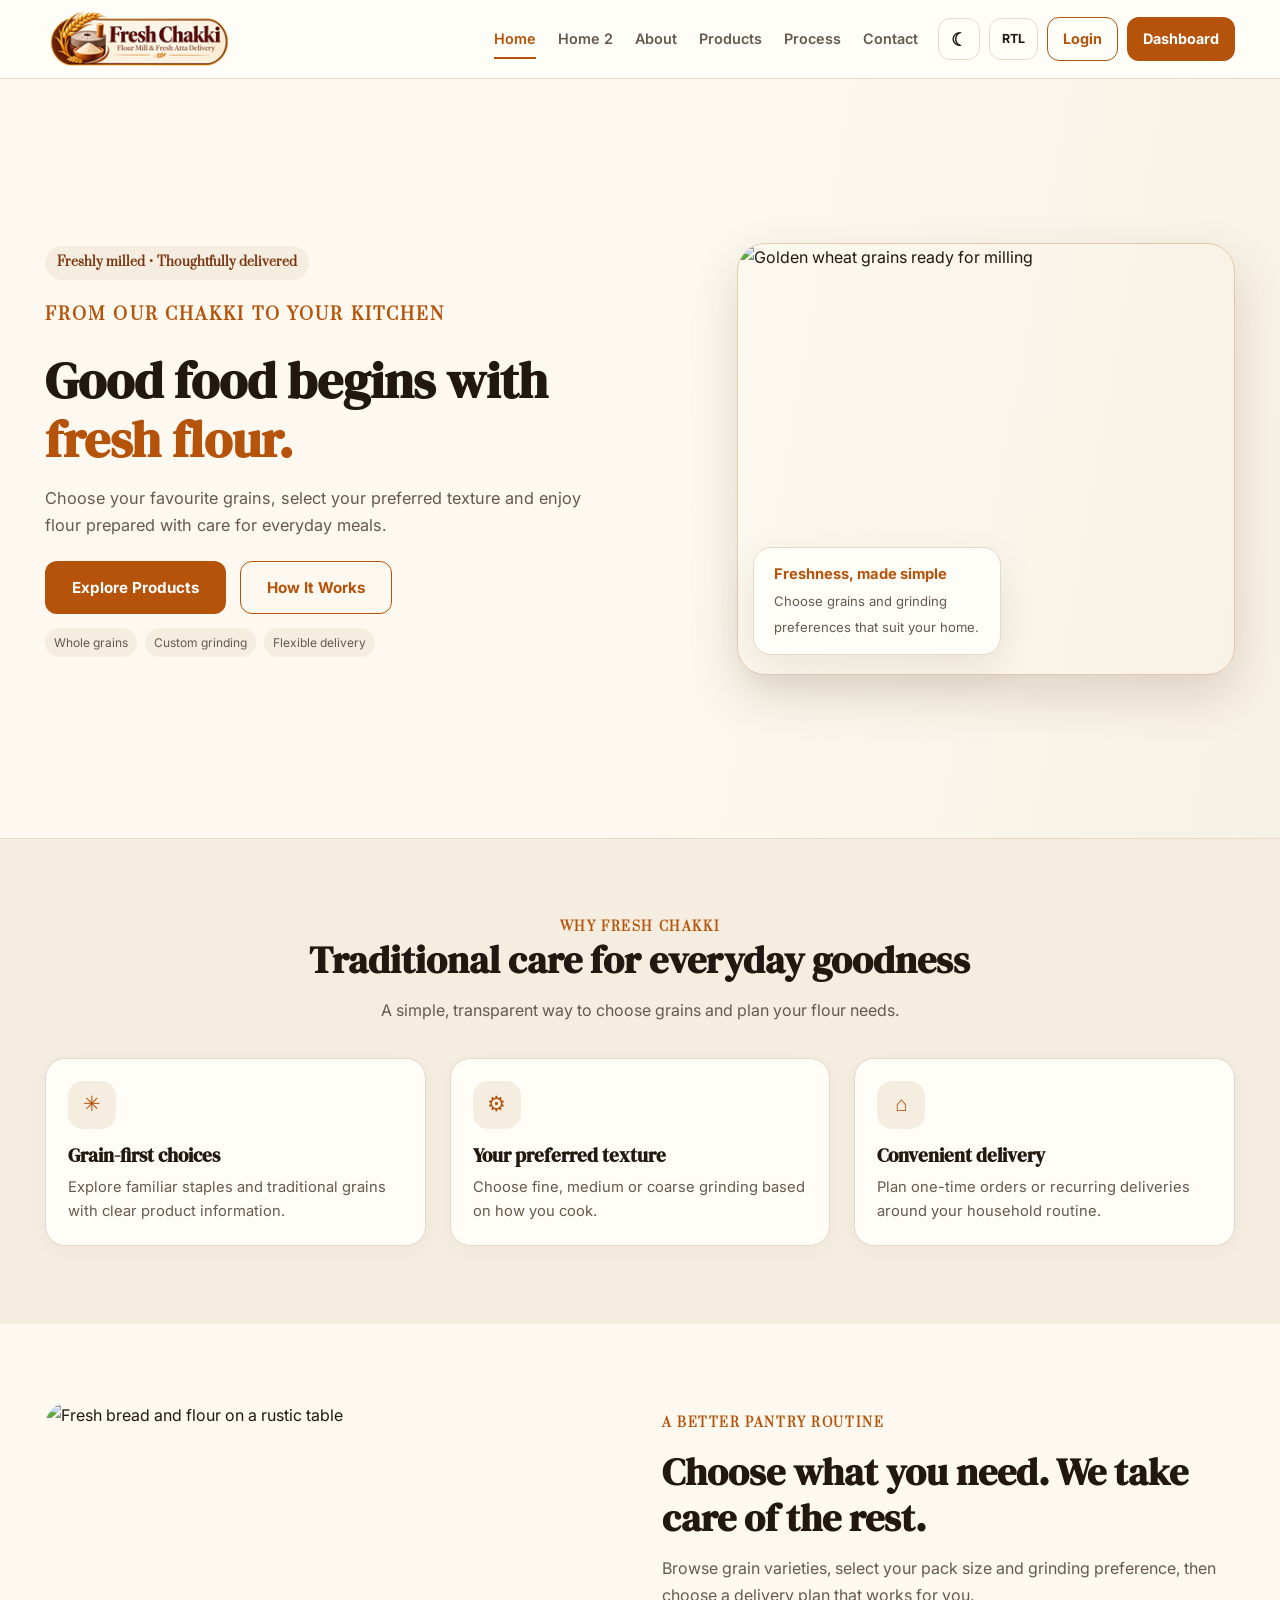
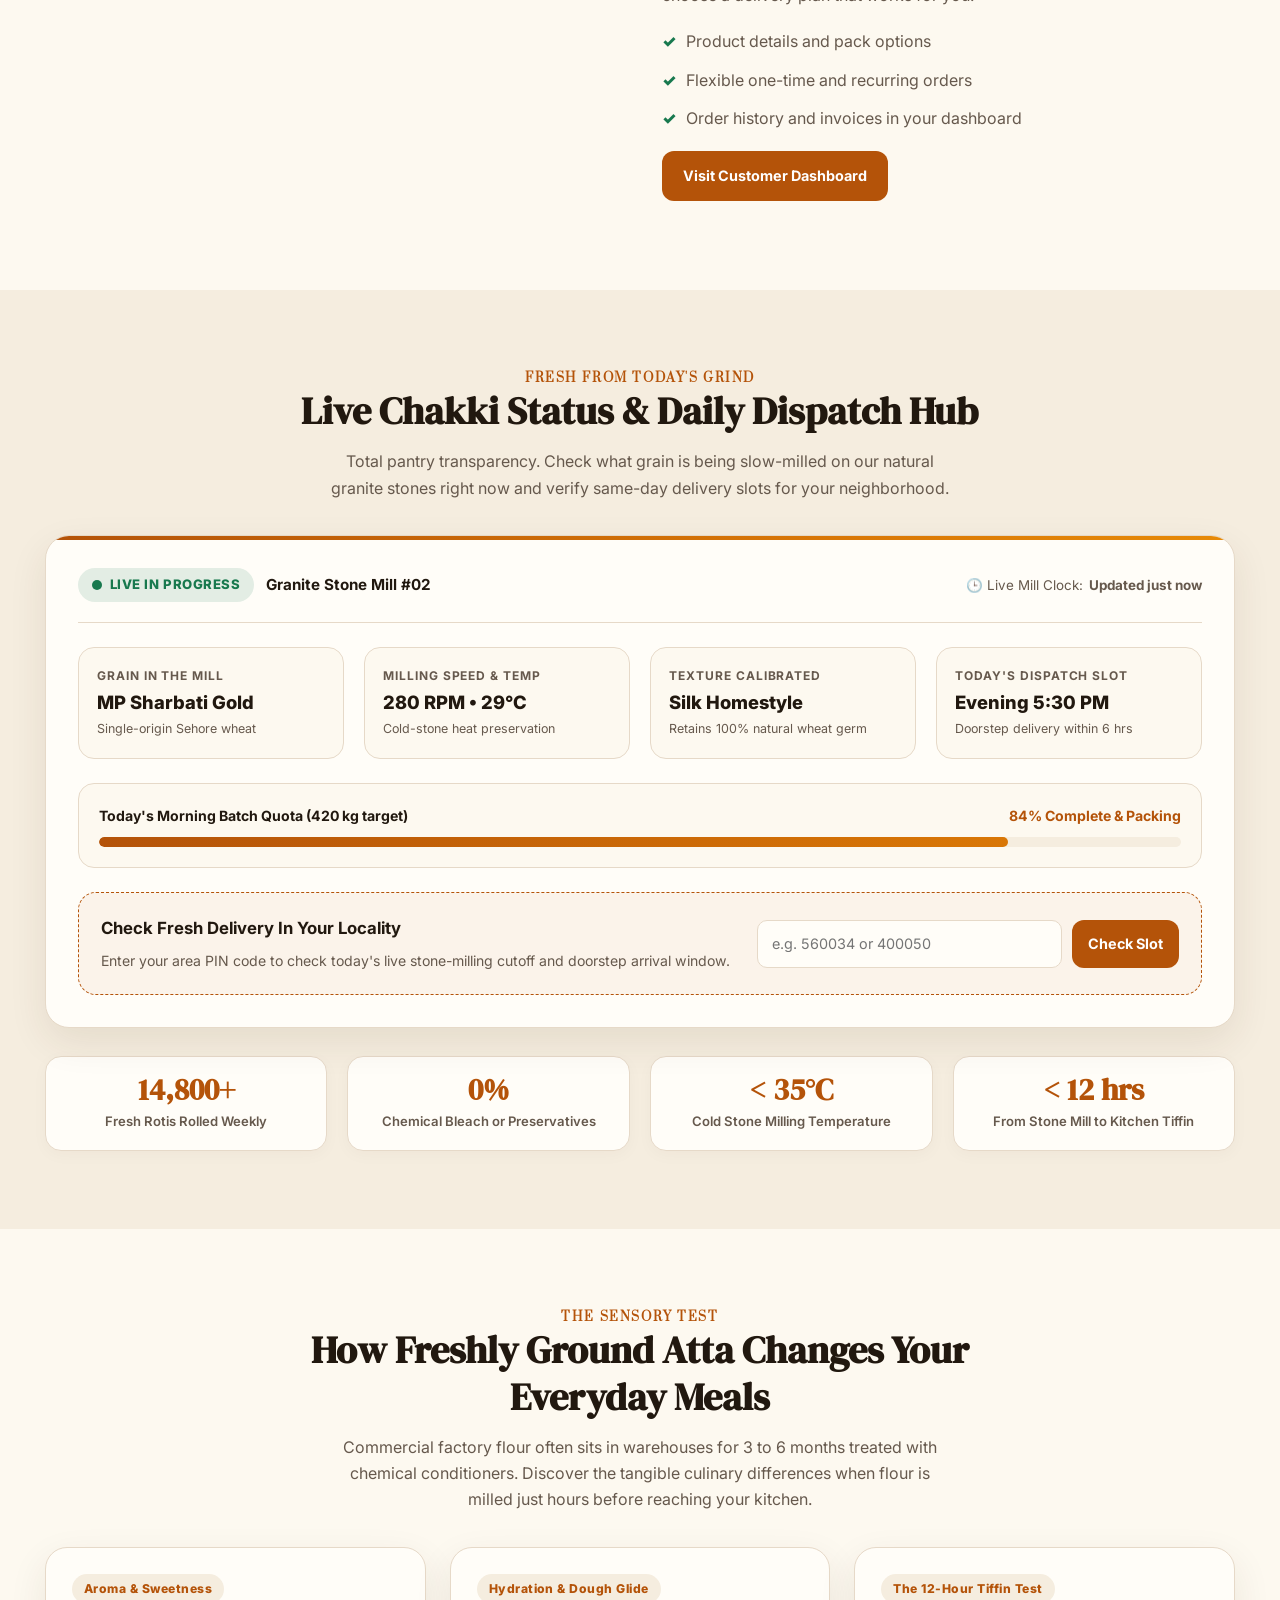
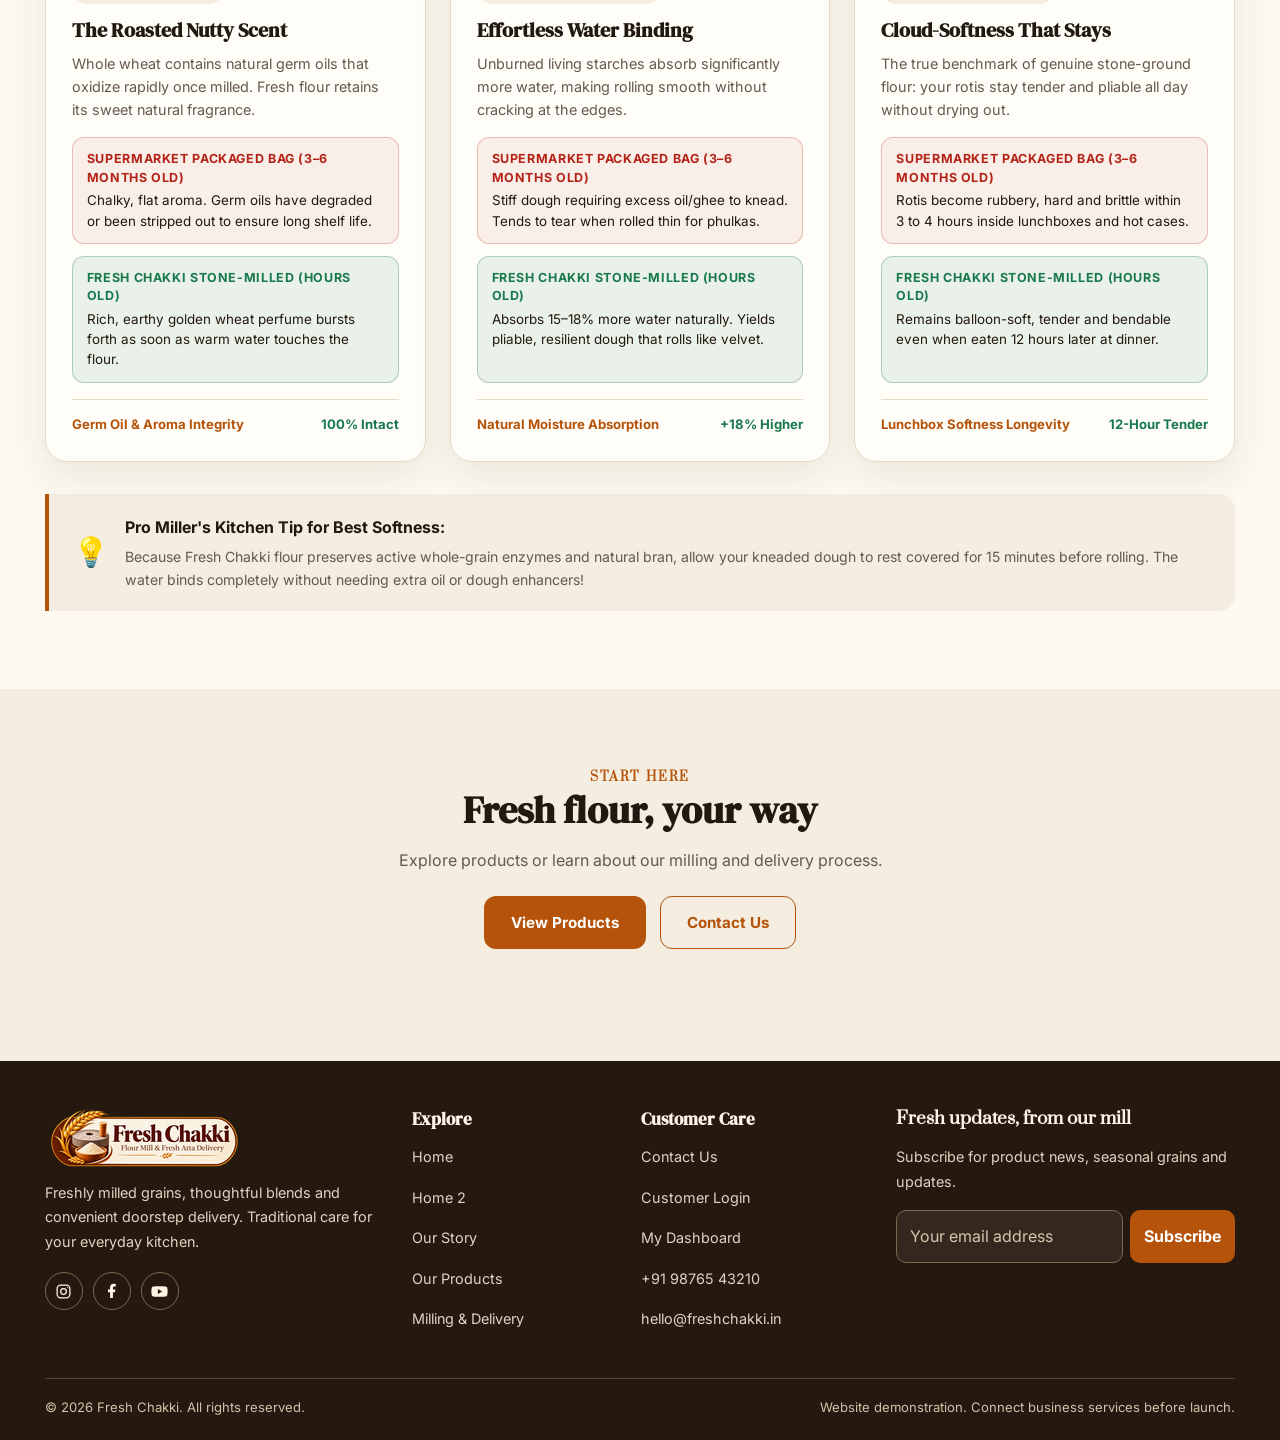
==== index.html @ 71155b8b "firsstCommit" ====
<!doctype html><html lang="en" dir="ltr" data-theme="light"><head><meta charset="utf-8"><meta name="viewport" content="width=device-width, initial-scale=1"><meta name="description" content="Freshly milled flour, traditional grains and convenient atta delivery."><title>Home | Fresh Chakki</title><link rel="icon" type="image/png" href="assets/images/favicon.png"><link rel="apple-touch-icon" href="assets/images/favicon.png"><link rel="stylesheet" href="assets/css/style.css"></head><body>
<header class="site-header"><div class="container header-main">
<a class="brand" href="index.html" aria-label="Fresh Chakki home"><img class="brand-logo" src="assets/images/fresh-chakki-logo.png" alt="Fresh Chakki – Flour Mill and Fresh Atta Delivery"></a>
<div class="nav-wrap"><nav class="main-nav" aria-label="Main navigation">
<a href="index.html" class="active">Home</a><a href="home-2.html">Home 2</a><a href="about.html">About</a><a href="products.html">Products</a><a href="process.html">Process</a><a href="contact.html">Contact</a>
</nav><div class="header-actions"><button class="icon-btn" data-theme-toggle title="Change theme" aria-label="Switch theme">☾</button><button class="rtl-btn" data-rtl-toggle>RTL</button><a class="btn btn-secondary btn-small" href="login.html">Login</a><a class="btn btn-primary btn-small" href="dashboard.html">Dashboard</a></div></div>
<div class="header-actions mobile-actions"><button class="icon-btn" data-theme-toggle aria-label="Switch theme">☾</button><button class="rtl-btn" data-rtl-toggle>RTL</button><button class="menu-btn" data-menu-toggle aria-label="Open navigation" aria-expanded="false">☰</button></div>
</div><div class="container mobile-nav"><a href="index.html">Home</a><a href="home-2.html">Home 2</a><a href="about.html">About</a><a href="products.html">Products</a><a href="process.html">Process</a><a href="contact.html">Contact</a><a href="login.html">Login</a><a href="dashboard.html">Dashboard</a></div></header>

<main><section class="hero"><div class="container hero-grid"><div class="hero-copy"><span class="pill">Freshly milled • Thoughtfully delivered</span><p class="eyebrow" style="margin-top:22px">From our chakki to your kitchen</p><h1>Good food begins with <span style="color:var(--brand)">fresh flour.</span></h1><p>Choose your favourite grains, select your preferred texture and enjoy flour prepared with care for everyday meals.</p><div class="hero-actions"><a class="btn btn-primary" href="products.html">Explore Products</a><a class="btn btn-secondary" href="process.html">How It Works</a></div><div class="tag-row"><span class="tag">Whole grains</span><span class="tag">Custom grinding</span><span class="tag">Flexible delivery</span></div></div><div class="hero-photo"><img src="https://images.unsplash.com/photo-1574323347407-f5e1ad6d020b?auto=format&fit=crop&w=1100&q=85" alt="Golden wheat grains ready for milling"><div class="photo-note"><strong>Freshness, made simple</strong><span>Choose grains and grinding preferences that suit your home.</span></div></div></div></section>
<section class="section soft"><div class="container"><div class="section-head"><p class="eyebrow">Why Fresh Chakki</p><h2>Traditional care for everyday goodness</h2><p>A simple, transparent way to choose grains and plan your flour needs.</p></div><div class="grid grid-3"><article class="card card-body"><div class="feature-icon">✳</div><h3>Grain-first choices</h3><p>Explore familiar staples and traditional grains with clear product information.</p></article><article class="card card-body"><div class="feature-icon">⚙</div><h3>Your preferred texture</h3><p>Choose fine, medium or coarse grinding based on how you cook.</p></article><article class="card card-body"><div class="feature-icon">⌂</div><h3>Convenient delivery</h3><p>Plan one-time orders or recurring deliveries around your household routine.</p></article></div></div></section>
<section class="section"><div class="container split"><img src="https://images.unsplash.com/photo-1509440159596-0249088772ff?auto=format&fit=crop&w=1000&q=85" alt="Fresh bread and flour on a rustic table"><div><p class="eyebrow">A better pantry routine</p><h2>Choose what you need. We take care of the rest.</h2><p>Browse grain varieties, select your pack size and grinding preference, then choose a delivery plan that works for you.</p><ul class="checks"><li>Product details and pack options</li><li>Flexible one-time and recurring orders</li><li>Order history and invoices in your dashboard</li></ul><a class="btn btn-primary" href="dashboard.html">Visit Customer Dashboard</a></div></div></section>

<!-- UNIQUE SECTION 1: Live Mill Status & Daily Dispatch Hub -->
<section class="section soft" id="live-dispatch-hub">
  <div class="container">
    <div class="section-head">
      <p class="eyebrow">Fresh From Today's Grind</p>
      <h2>Live Chakki Status &amp; Daily Dispatch Hub</h2>
      <p>Total pantry transparency. Check what grain is being slow-milled on our natural granite stones right now and verify same-day delivery slots for your neighborhood.</p>
    </div>

    <div class="live-board-wrap">
      <div class="live-board-header">
        <div style="display:flex;align-items:center;gap:12px;">
          <span class="live-status-pill"><span class="live-dot"></span> LIVE IN PROGRESS</span>
          <span style="font-size:0.95rem;font-weight:700;">Granite Stone Mill #02</span>
        </div>
        <div class="live-timestamp">
          <span>🕒 Live Mill Clock:</span>
          <strong>Updated just now</strong>
        </div>
      </div>

      <div class="live-metrics-grid">
        <div class="live-metric-card">
          <div class="live-metric-label">Grain In The Mill</div>
          <div class="live-metric-val">MP Sharbati Gold</div>
          <div class="live-metric-sub">Single-origin Sehore wheat</div>
        </div>
        <div class="live-metric-card">
          <div class="live-metric-label">Milling Speed &amp; Temp</div>
          <div class="live-metric-val">280 RPM • 29°C</div>
          <div class="live-metric-sub">Cold-stone heat preservation</div>
        </div>
        <div class="live-metric-card">
          <div class="live-metric-label">Texture Calibrated</div>
          <div class="live-metric-val">Silk Homestyle</div>
          <div class="live-metric-sub">Retains 100% natural wheat germ</div>
        </div>
        <div class="live-metric-card">
          <div class="live-metric-label">Today's Dispatch Slot</div>
          <div class="live-metric-val">Evening 5:30 PM</div>
          <div class="live-metric-sub">Doorstep delivery within 6 hrs</div>
        </div>
      </div>

      <div class="milling-progress-wrap">
        <div class="milling-progress-top">
          <span>Today's Morning Batch Quota (420 kg target)</span>
          <strong style="color:var(--brand)">84% Complete &amp; Packing</strong>
        </div>
        <div class="milling-progress-track">
          <div class="milling-progress-fill"></div>
        </div>
      </div>

      <div class="pincode-hub">
        <div class="pincode-copy">
          <h4>Check Fresh Delivery In Your Locality</h4>
          <p>Enter your area PIN code to check today's live stone-milling cutoff and doorstep arrival window.</p>
        </div>
        <div>
          <form class="pincode-form" data-pincode-form>
            <label class="visually-hidden" for="pincode-input">Enter Pincode</label>
            <input class="pincode-input" id="pincode-input" type="text" placeholder="e.g. 560034 or 400050" maxlength="6" required>
            <button class="btn btn-primary btn-small" type="submit">Check Slot</button>
          </form>
          <div class="pincode-feedback" data-pincode-feedback></div>
        </div>
      </div>
    </div>

    <div class="trust-stats-grid">
      <div class="trust-stat-box">
        <div class="trust-stat-number">14,800+</div>
        <div class="trust-stat-text">Fresh Rotis Rolled Weekly</div>
      </div>
      <div class="trust-stat-box">
        <div class="trust-stat-number">0%</div>
        <div class="trust-stat-text">Chemical Bleach or Preservatives</div>
      </div>
      <div class="trust-stat-box">
        <div class="trust-stat-number">&lt; 35°C</div>
        <div class="trust-stat-text">Cold Stone Milling Temperature</div>
      </div>
      <div class="trust-stat-box">
        <div class="trust-stat-number">&lt; 12 hrs</div>
        <div class="trust-stat-text">From Stone Mill to Kitchen Tiffin</div>
      </div>
    </div>
  </div>
</section>

<!-- UNIQUE SECTION 2: The Sensory Kitchen Spotlight -->
<section class="section">
  <div class="container">
    <div class="section-head">
      <p class="eyebrow">The Sensory Test</p>
      <h2>How Freshly Ground Atta Changes Your Everyday Meals</h2>
      <p>Commercial factory flour often sits in warehouses for 3 to 6 months treated with chemical conditioners. Discover the tangible culinary differences when flour is milled just hours before reaching your kitchen.</p>
    </div>

    <div class="sensory-card-grid">
      <article class="sensory-card">
        <span class="sensory-badge">Aroma &amp; Sweetness</span>
        <h3>The Roasted Nutty Scent</h3>
        <p>Whole wheat contains natural germ oils that oxidize rapidly once milled. Fresh flour retains its sweet natural fragrance.</p>
        <div class="sensory-row store">
          <strong>Supermarket Packaged Bag (3–6 Months Old)</strong>
          Chalky, flat aroma. Germ oils have degraded or been stripped out to ensure long shelf life.
        </div>
        <div class="sensory-row fresh">
          <strong>Fresh Chakki Stone-Milled (Hours Old)</strong>
          Rich, earthy golden wheat perfume bursts forth as soon as warm water touches the flour.
        </div>
        <div class="sensory-metric">
          <span>Germ Oil &amp; Aroma Integrity</span>
          <strong style="color:var(--success)">100% Intact</strong>
        </div>
      </article>

      <article class="sensory-card">
        <span class="sensory-badge">Hydration &amp; Dough Glide</span>
        <h3>Effortless Water Binding</h3>
        <p>Unburned living starches absorb significantly more water, making rolling smooth without cracking at the edges.</p>
        <div class="sensory-row store">
          <strong>Supermarket Packaged Bag (3–6 Months Old)</strong>
          Stiff dough requiring excess oil/ghee to knead. Tends to tear when rolled thin for phulkas.
        </div>
        <div class="sensory-row fresh">
          <strong>Fresh Chakki Stone-Milled (Hours Old)</strong>
          Absorbs 15–18% more water naturally. Yields pliable, resilient dough that rolls like velvet.
        </div>
        <div class="sensory-metric">
          <span>Natural Moisture Absorption</span>
          <strong style="color:var(--success)">+18% Higher</strong>
        </div>
      </article>

      <article class="sensory-card">
        <span class="sensory-badge">The 12-Hour Tiffin Test</span>
        <h3>Cloud-Softness That Stays</h3>
        <p>The true benchmark of genuine stone-ground flour: your rotis stay tender and pliable all day without drying out.</p>
        <div class="sensory-row store">
          <strong>Supermarket Packaged Bag (3–6 Months Old)</strong>
          Rotis become rubbery, hard and brittle within 3 to 4 hours inside lunchboxes and hot cases.
        </div>
        <div class="sensory-row fresh">
          <strong>Fresh Chakki Stone-Milled (Hours Old)</strong>
          Remains balloon-soft, tender and bendable even when eaten 12 hours later at dinner.
        </div>
        <div class="sensory-metric">
          <span>Lunchbox Softness Longevity</span>
          <strong style="color:var(--success)">12-Hour Tender</strong>
        </div>
      </article>
    </div>

    <div class="sensory-tip-banner">
      <div class="sensory-tip-icon">💡</div>
      <div class="sensory-tip-text">
        <h4>Pro Miller's Kitchen Tip for Best Softness:</h4>
        <p>Because Fresh Chakki flour preserves active whole-grain enzymes and natural bran, allow your kneaded dough to rest covered for 15 minutes before rolling. The water binds completely without needing extra oil or dough enhancers!</p>
      </div>
    </div>
  </div>
</section>
<section class="section soft"><div class="container section-head"><p class="eyebrow">Start here</p><h2>Fresh flour, your way</h2><p>Explore products or learn about our milling and delivery process.</p><div class="hero-actions" style="justify-content:center"><a class="btn btn-primary" href="products.html">View Products</a><a class="btn btn-secondary" href="contact.html">Contact Us</a></div></div></section></main>
<footer class="footer"><div class="container"><div class="footer-grid">
<div class="footer-brand-col"><a class="brand footer-brand" href="index.html" aria-label="Fresh Chakki home"><img class="footer-logo" src="assets/images/fresh-chakki-logo.png" alt="Fresh Chakki – Flour Mill and Fresh Atta Delivery"></a><p>Freshly milled grains, thoughtful blends and convenient doorstep delivery. Traditional care for your everyday kitchen.</p><div class="social-links" aria-label="Social media"><a href="#" aria-label="Instagram" title="Instagram"><svg viewBox="0 0 24 24" aria-hidden="true"><rect x="3" y="3" width="18" height="18" rx="5"/><circle cx="12" cy="12" r="4"/><circle cx="17.5" cy="6.5" r=".8" class="social-fill"/></svg></a><a href="#" aria-label="Facebook" title="Facebook"><svg viewBox="0 0 24 24" aria-hidden="true"><path d="M14 21v-8h3l.5-4H14V7c0-1.2.4-2 2-2h2V1.4C17.3 1.2 16.2 1 15 1c-3.2 0-5 1.9-5 5.4V9H7v4h3v8z"/></svg></a><a href="#" aria-label="YouTube" title="YouTube"><svg viewBox="0 0 24 24" aria-hidden="true"><path d="M23 7.2a3 3 0 0 0-2.1-2.1C19 4.6 12 4.6 12 4.6s-7 0-8.9.5A3 3 0 0 0 1 7.2 31 31 0 0 0 .5 12 31 31 0 0 0 1 16.8a3 3 0 0 0 2.1 2.1c1.9.5 8.9.5 8.9.5s7 0 8.9-.5a3 3 0 0 0 2.1-2.1 31 31 0 0 0 .5-4.8 31 31 0 0 0-.5-4.8ZM9.7 15.5v-7l6 3.5z"/></svg></a></div></div>
<div><h3>Explore</h3><p><a href="index.html">Home</a></p><p><a href="home-2.html">Home 2</a></p><p><a href="about.html">Our Story</a></p><p><a href="products.html">Our Products</a></p><p><a href="process.html">Milling &amp; Delivery</a></p></div>
<div><h3>Customer Care</h3><p><a href="contact.html">Contact Us</a></p><p><a href="login.html">Customer Login</a></p><p><a href="dashboard.html">My Dashboard</a></p><p><a href="tel:+919876543210">+91 98765 43210</a></p><p><a href="mailto:hello@freshchakki.in">hello@freshchakki.in</a></p></div>
<div class="newsletter-col"><h3>Fresh updates, from our mill</h3><p>Subscribe for product news, seasonal grains and updates.</p><form class="newsletter-form" data-demo-form data-message="Thank you for subscribing. Newsletter delivery needs backend setup."><label class="visually-hidden" for="newsletter-email">Email address</label><input id="newsletter-email" type="email" placeholder="Your email address" required><button type="submit" aria-label="Subscribe to newsletter">Subscribe</button></form></div>
</div><div class="footer-bottom"><span>© <span data-year></span> Fresh Chakki. All rights reserved.</span><span class="footer-note">Website demonstration. Connect business services before launch.</span></div></div></footer><div class="toast" role="status" aria-live="polite"></div>
<script src="assets/js/main.js"></script></body></html>
---- assets/css/style.css ----
@import url('https://fonts.googleapis.com/css2?family=DM+Serif+Display&family=Prata&family=Inter:wght@400;500;600;700;800&display=swap');
:root{--brand:#B45309;--brand-2:#78350F;--bg:#FDF9F0;--surface:#fffdf8;--surface-2:#f5eddf;--text:#21180f;--muted:#66594d;--border:#e6d9c8;--shadow:0 14px 38px rgba(65,39,12,.09);--success:#18794e;--danger:#b42318;--radius:20px}
[data-theme="dark"]{--bg:#181512;--surface:#231e19;--surface-2:#30271f;--text:#fff7e9;--muted:#d2c2ad;--border:#4c3c2d;--shadow:0 14px 38px rgba(0,0,0,.28);--success:#69d6a0;--danger:#ff8a80}
*{box-sizing:border-box}html{scroll-behavior:smooth}body{margin:0;background:var(--bg);color:var(--text);font-family:Inter,Arial,sans-serif;line-height:1.65;transition:background .2s,color .2s}a{color:inherit;text-decoration:none}button,input,select,textarea{font:inherit}button,a{ -webkit-tap-highlight-color:transparent}img{max-width:100%;display:block} .container{width:min(1200px,calc(100% - clamp(48px,7vw,112px)));margin-inline:auto}
h1,h2,h3,.brand-name{font-family:'DM Serif Display',Georgia,serif;line-height:1.2}h1{font-size:clamp(2.35rem,5vw,4.5rem);margin:0 0 20px}h2{font-size:clamp(1.7rem,3vw,2.6rem);margin:0 0 14px}h3{font-size:1.2rem;margin:0 0 8px}p{color:var(--muted);margin:0 0 16px}.eyebrow{color:var(--brand);font-weight:800;letter-spacing:.13em;text-transform:uppercase;font-size:.76rem}.section{padding:78px 0}.section-head{max-width:690px;margin:0 auto 34px;text-align:center}.section-head p{max-width:620px;margin:0 auto}.grid{display:grid;gap:22px}.grid-2{grid-template-columns:repeat(2,minmax(0,1fr))}.grid-3{grid-template-columns:repeat(3,minmax(0,1fr))}.grid-4{grid-template-columns:repeat(4,minmax(0,1fr))}
.site-header{position:sticky;top:0;z-index:50;background:color-mix(in srgb,var(--surface) 94%,transparent);backdrop-filter:blur(14px);border-bottom:1px solid var(--border)}.header-main{min-height:78px;display:flex;align-items:center;justify-content:space-between;gap:20px}.brand{display:flex;align-items:center;gap:11px;min-width:max-content}.brand-mark{width:43px;height:43px;border-radius:50%;background:var(--brand);color:#fff8e9;display:grid;place-items:center;font-size:1.35rem;border:3px solid color-mix(in srgb,var(--brand) 25%,var(--surface))}.brand-name{font-size:1.12rem;font-weight:700;color:var(--text)}.brand-tag{font-size:.65rem;color:var(--muted);letter-spacing:.04em}.nav-wrap{display:flex;align-items:center;gap:20px}.main-nav{display:flex;align-items:center;gap:22px}.main-nav a{font-size:.9rem;font-weight:600;color:var(--muted);padding:8px 0;position:relative}.main-nav a:hover,.main-nav a.active{color:var(--brand)}.main-nav a.active:after{content:"";height:2px;background:var(--brand);position:absolute;bottom:0;left:0;right:0}.header-actions{display:flex;align-items:center;gap:9px}.mobile-actions{display:none}.icon-btn,.rtl-btn,.menu-btn{height:42px;min-width:42px;border:1px solid var(--border);border-radius:12px;background:var(--surface);color:var(--text);display:inline-flex;align-items:center;justify-content:center;cursor:pointer;font-weight:700}.icon-btn{font-size:1.15rem}.rtl-btn{padding:0 12px;font-size:.78rem}.menu-btn{display:none;font-size:1.2rem}.btn{display:inline-flex;align-items:center;justify-content:center;gap:8px;padding:12px 20px;border-radius:12px;border:1px solid transparent;font-weight:700;font-size:.9rem;cursor:pointer;transition:.2s;min-height:46px}.btn-primary{background:var(--brand);color:#fff!important}.btn-primary:hover{background:var(--brand-2);transform:translateY(-1px)}.btn-secondary{background:transparent;border-color:var(--brand);color:var(--brand)}.btn-secondary:hover{background:var(--surface-2)}.btn-small{min-height:40px;padding:9px 15px}.mobile-nav{display:none;padding:0 0 18px}.mobile-nav.open{display:grid;gap:4px}.mobile-nav a{padding:10px 12px;border-radius:10px;color:var(--muted);font-weight:600}.mobile-nav a:hover{background:var(--surface-2);color:var(--brand)}
.hero{position:relative;min-height:clamp(560px,calc(100vh - 78px),760px);display:flex;align-items:center;padding:clamp(48px,6vh,76px) 0;background-color:var(--bg);background-image:linear-gradient(100deg,rgba(253,249,240,.92) 0%,rgba(253,249,240,.83) 52%,rgba(245,237,223,.68) 100%),url('https://images.unsplash.com/photo-1437252611977-07f74518abd7?auto=format&fit=crop&w=1800&q=85');background-size:cover;background-position:center;border-bottom:1px solid var(--border);overflow:hidden}[data-theme="dark"] .hero{background-image:linear-gradient(100deg,rgba(24,21,18,.93) 0%,rgba(24,21,18,.84) 52%,rgba(35,30,25,.74) 100%),url('https://images.unsplash.com/photo-1437252611977-07f74518abd7?auto=format&fit=crop&w=1800&q=85')}.hero>.container{width:min(1200px,calc(100% - clamp(48px,7vw,112px)));margin-inline:auto;flex:0 0 auto}.hero-grid{display:grid;grid-template-columns:1.12fr .88fr;gap:clamp(34px,4.5vw,58px);align-items:center}.hero-copy{max-width:600px}.hero-copy h1{font-size:clamp(2.45rem,4vw,3.85rem);line-height:1.15;margin:0 0 16px}.hero-copy p{font-size:clamp(1.02rem,1.15vw,1.12rem);max-width:540px;line-height:1.65;margin:0 0 22px}.hero-actions{display:flex;gap:14px;flex-wrap:wrap;margin-top:22px}.hero-actions .btn{padding:13px 26px;min-height:48px;font-size:.95rem;font-weight:700}.hero-photo{position:relative;display:flex;justify-content:flex-end}.hero-photo img{width:100%;max-width:520px;height:clamp(380px,48vh,460px);object-fit:cover;border-radius:28px;box-shadow:0 20px 50px rgba(65,39,12,.16);border:1px solid color-mix(in srgb,var(--brand) 28%,transparent)}.photo-note{position:absolute;bottom:20px;inset-inline-start:16px;background:var(--surface);border:1px solid var(--border);padding:14px 20px;border-radius:18px;box-shadow:var(--shadow);max-width:248px}.photo-note strong{display:block;color:var(--brand);font-size:.92rem}.photo-note span{font-size:.82rem;color:var(--muted)}
.pill{display:inline-flex;padding:7px 12px;border-radius:999px;background:var(--surface-2);color:var(--brand-2);font-size:.78rem;font-weight:800}.card{background:var(--surface);border:1px solid var(--border);border-radius:var(--radius);overflow:hidden;box-shadow:0 5px 22px rgba(65,39,12,.035)}.card-body{padding:22px}.card p{font-size:.92rem}.card-img{width:100%;height:205px;object-fit:cover}.feature-icon{width:48px;height:48px;border-radius:15px;background:var(--surface-2);color:var(--brand);display:grid;place-items:center;font-size:1.3rem;margin-bottom:15px}.soft{background:var(--surface-2)}.split{display:grid;grid-template-columns:1fr 1fr;gap:44px;align-items:center}.split img{width:100%;height:410px;object-fit:cover;border-radius:24px}.checks{list-style:none;padding:0;margin:20px 0;display:grid;gap:12px}.checks li{display:flex;gap:10px;color:var(--muted)}.checks li:before{content:"✓";color:var(--success);font-weight:900}
.page-hero{position:relative;min-height:clamp(560px,calc(100vh - 78px),760px);display:flex;flex-direction:column;align-items:center;justify-content:center;padding:clamp(60px,8vh,92px) 0;text-align:center;color:#FFF8F0;background-color:#1E150E;background-image:linear-gradient(180deg,rgba(20,14,8,.62) 0%,rgba(28,19,11,.76) 100%),var(--hero-bg,url('https://images.unsplash.com/photo-1500937386664-56d1dfef3854?auto=format&fit=crop&w=1800&q=85'));background-size:cover;background-position:center;border-bottom:1px solid var(--border);overflow:hidden}.page-hero.hero-about{--hero-bg:url('https://images.unsplash.com/photo-1500937386664-56d1dfef3854?auto=format&fit=crop&w=1800&q=85')}.page-hero.hero-products{--hero-bg:url('https://images.unsplash.com/photo-1586201375761-83865001e31c?auto=format&fit=crop&w=1800&q=85')}.page-hero.hero-process{--hero-bg:url('https://images.unsplash.com/photo-1509440159596-0249088772ff?auto=format&fit=crop&w=1800&q=85')}.page-hero.hero-contact{--hero-bg:url('https://images.unsplash.com/photo-1464226184884-fa280b87c399?auto=format&fit=crop&w=1800&q=85')}.page-hero.hero-login{--hero-bg:url('https://images.unsplash.com/photo-1574323347407-f5e1ad6d020b?auto=format&fit=crop&w=1800&q=85')}.page-hero.hero-signup{--hero-bg:url('https://images.unsplash.com/photo-1506368249639-73a05d6f6488?auto=format&fit=crop&w=1800&q=85')}.page-hero>.container{position:relative;z-index:2;width:min(1200px,calc(100% - clamp(48px,7vw,112px)));margin-inline:auto;flex:0 0 auto}.page-hero .eyebrow{display:inline-flex;align-items:center;gap:8px;padding:7px 18px;border-radius:999px;background:rgba(217,119,6,.24);border:1px solid rgba(253,230,138,.45);color:#FDE68A;font-size:.78rem;margin:0 0 18px;backdrop-filter:blur(10px)}.page-hero h1{color:#FFF8F0;font-size:clamp(2.5rem,4.4vw,4rem);line-height:1.15;margin:0 auto 16px;max-width:820px;text-shadow:0 4px 24px rgba(0,0,0,.35)}.page-hero p{color:#EFE3D3;max-width:660px;margin:0 auto;font-size:clamp(1.04rem,1.2vw,1.16rem);line-height:1.65}.page-hero-actions{display:flex;justify-content:center;gap:14px;flex-wrap:wrap;margin-top:26px}.page-hero-actions .btn-secondary{color:#FFF8F0;border-color:rgba(253,230,138,.55);background:rgba(255,255,255,.08);backdrop-filter:blur(8px)}.page-hero-actions .btn-secondary:hover{background:rgba(217,119,6,.28);border-color:#FDE68A}.page-hero-meta{display:flex;justify-content:center;gap:12px;flex-wrap:wrap;margin-top:24px}.page-hero-chip{display:inline-flex;align-items:center;gap:7px;padding:7px 15px;border-radius:999px;background:rgba(20,14,9,.58);border:1px solid rgba(255,248,240,.22);color:#F8EFE4;font-size:.82rem;font-weight:600;backdrop-filter:blur(8px)}.product-card .card-img{height:190px}.price{font-weight:800;color:var(--brand);font-size:1.05rem}.tag-row{display:flex;gap:8px;flex-wrap:wrap;margin:14px 0}.tag{font-size:.75rem;padding:5px 9px;background:var(--surface-2);border-radius:999px;color:var(--muted)}.plan-card{padding:28px}.plan-card.popular{border:2px solid var(--brand);transform:translateY(-7px)}.plan-price{font-size:2rem;font-weight:800;color:var(--brand);margin:12px 0}.plan-price small{font-size:.8rem;color:var(--muted);font-weight:500}.form-card{max-width:540px;margin:48px auto 64px;background:var(--surface);border:1px solid var(--border);border-radius:24px;padding:28px;box-shadow:var(--shadow)}.grid-2>.form-card{margin:0;max-width:none;width:100%}.field{display:grid;gap:7px;margin-bottom:16px}.field label{font-size:.86rem;font-weight:700}.field input,.field select,.field textarea{width:100%;padding:13px 14px;border-radius:11px;border:1px solid var(--border);background:var(--bg);color:var(--text);outline:none}.field input:focus,.field select:focus,.field textarea:focus{border-color:var(--brand);box-shadow:0 0 0 3px color-mix(in srgb,var(--brand) 18%,transparent)}.field input::placeholder,.field textarea::placeholder{color:var(--muted);opacity:.85}.form-row{display:grid;grid-template-columns:1fr 1fr;gap:14px}.notice{padding:14px 16px;background:var(--surface-2);border:1px solid var(--border);border-radius:12px;color:var(--muted);font-size:.88rem}.toast{position:fixed;bottom:22px;inset-inline-end:22px;background:var(--text);color:var(--bg);padding:13px 18px;border-radius:12px;z-index:100;box-shadow:var(--shadow);display:none}.toast.show{display:block}
.contact-box{padding:28px}.contact-item{display:flex;gap:14px;margin:18px 0;align-items:flex-start}.contact-item .feature-icon{margin-bottom:0;flex-shrink:0}.contact-item b{display:block;margin-bottom:2px}.contact-item a{color:var(--muted);font-weight:600;transition:color .2s}.contact-item a:hover{color:var(--brand)}.footer{background:#24180f;color:#fff4e5;padding:48px 0 22px}.footer p,.footer a{color:#e2d3c0}.footer-grid{display:grid;grid-template-columns:1.4fr 1fr 1fr;gap:35px}.footer h3{color:#fff4e5}.footer-bottom{border-top:1px solid #594534;margin-top:30px;padding-top:18px;font-size:.82rem;color:#d5c1a9}
.dashboard-shell{display:grid;grid-template-columns:260px 1fr;min-height:calc(100vh - 78px)}.dash-side{background:var(--surface);border-inline-end:1px solid var(--border);padding:25px 17px}.dash-side h3{padding:0 12px}.dash-nav{display:grid;gap:5px;margin-top:20px}.dash-nav button{border:0;background:transparent;color:var(--muted);text-align:start;padding:12px 13px;border-radius:11px;cursor:pointer;font-weight:600}.dash-nav button.active,.dash-nav button:hover{background:var(--surface-2);color:var(--brand)}.dash-main{padding:34px;min-width:0}.dash-panel{display:none}.dash-panel.active{display:block}.stat-card{padding:20px}.stat-value{font-size:1.8rem;font-weight:800;color:var(--brand)}.table-wrap{overflow:auto}.data-table{width:100%;border-collapse:collapse;min-width:560px}.data-table th,.data-table td{text-align:start;padding:14px;border-bottom:1px solid var(--border);font-size:.88rem}.data-table th{color:var(--muted);background:var(--surface-2)}.status{font-size:.75rem;font-weight:800;color:var(--success);background:color-mix(in srgb,var(--success) 12%,var(--surface));padding:5px 9px;border-radius:999px}.order-layout{display:grid;grid-template-columns:1fr 1fr;gap:22px}.qty-control{display:flex;align-items:center;gap:12px}.qty-control button{width:34px;height:34px;border:1px solid var(--border);border-radius:9px;background:var(--surface-2);color:var(--text);cursor:pointer}
[dir="rtl"]{direction:rtl} [dir="rtl"] body{text-align:inherit} [dir="rtl"] .main-nav a.active:after{left:0;right:0} [dir="rtl"] .checks li{flex-direction:row} [dir="rtl"] .dash-nav button{text-align:start} [dir="rtl"] .data-table th,[dir="rtl"] .data-table td{text-align:start}
@media(max-width:980px){.main-nav{gap:13px}.nav-wrap{gap:12px}.header-actions .btn{padding:10px 13px}.hero-grid{gap:30px}.grid-4{grid-template-columns:repeat(2,1fr)}}
@media(max-width:760px){.mobile-actions{display:flex}.container,.hero>.container,.page-hero>.container{width:min(100% - 32px,600px)}.header-main{min-height:70px}.nav-wrap{display:none}.menu-btn{display:inline-flex}.header-actions{gap:7px}.hero{min-height:auto;padding:48px 0 56px}.hero-grid,.split,.grid-2,.grid-3,.footer-grid,.order-layout{grid-template-columns:1fr}.hero-photo img{height:330px}.photo-note{inset-inline-start:12px}.section{padding:56px 0}.grid-4{grid-template-columns:1fr 1fr}.plan-card.popular{transform:none}.dashboard-shell{grid-template-columns:1fr}.dash-side{border-inline-end:0;border-bottom:1px solid var(--border);padding:15px}.dash-side h3{margin:0}.dash-nav{display:flex;overflow:auto;margin-top:12px}.dash-nav button{white-space:nowrap}.dash-main{padding:22px 14px}.form-card{padding:22px;margin:28px auto 40px}.page-hero{min-height:460px;padding:54px 0}}
@media(max-width:440px){.brand-tag{display:none}.brand-name{font-size:1rem}.header-actions .btn{min-height:39px;padding:8px 10px;font-size:.78rem}.icon-btn,.rtl-btn,.menu-btn{height:39px;min-width:39px}.grid-4{grid-template-columns:1fr}.form-row{grid-template-columns:1fr}.hero-photo img{height:280px}}

/* Fresh Chakki identity refresh */
:root{--font-primary:'DM Serif Display',Georgia,serif;--font-secondary:'Prata',Georgia,serif;--font-body:'Inter',Arial,sans-serif}
body{font-family:var(--font-body)}
h1,h2,h3,.brand-name{font-family:var(--font-primary)}
.eyebrow,.pill,.price,.plan-price,.footer .newsletter-col h3{font-family:var(--font-secondary)}
.brand{gap:0;min-width:0;display:inline-flex;align-items:center}
.brand-logo{display:block;width:190px;height:57px;object-fit:contain;object-position:left center}
.footer-brand{margin-bottom:12px}
.footer-logo{width:200px;height:60px;object-fit:contain}
.auth-logo{width:200px;height:60px;object-fit:contain}
.footer-grid{grid-template-columns:1.35fr .8fr .9fr 1.35fr;gap:28px}
.footer h3{font-size:1.08rem;margin:0 0 16px}
.footer p{font-size:.9rem;line-height:1.7}
.social-links{display:flex;gap:10px;margin-top:18px}
.social-links a{width:38px;height:38px;border:1px solid #80674f;border-radius:50%;display:grid;place-items:center;transition:.2s}
.social-links a:hover{background:#b45309;border-color:#b45309;transform:translateY(-2px)}
.social-links svg{width:17px;height:17px;fill:none;stroke:#fff4e5;stroke-width:1.8;stroke-linecap:round;stroke-linejoin:round}
.social-links a:nth-child(2) svg,.social-links a:nth-child(3) svg{fill:#fff4e5;stroke:none}
.social-links .social-fill{fill:#fff4e5;stroke:none}
.newsletter-form{display:flex;gap:7px;align-items:stretch;margin-top:14px}
.newsletter-form input{min-width:0;width:100%;padding:12px 13px;border:1px solid #80674f;border-radius:10px;background:#34271d;color:#fff4e5;outline:none}
.newsletter-form input::placeholder{color:#d8c5ae}
.newsletter-form button{border:0;border-radius:10px;padding:0 14px;background:#b45309;color:white;font-weight:700;cursor:pointer}
.newsletter-form button:hover{background:#d97706}
.footer-bottom{display:flex;justify-content:space-between;gap:14px;flex-wrap:wrap}
.visually-hidden{position:absolute!important;width:1px;height:1px;padding:0;margin:-1px;overflow:hidden;clip:rect(0,0,0,0);white-space:nowrap;border:0}
[data-theme="dark"] .brand-logo,[data-theme="dark"] .footer-logo,[data-theme="dark"] .auth-logo{filter:drop-shadow(0 2px 5px rgba(0,0,0,.22))}
@media(max-width:980px){.footer-grid{grid-template-columns:1fr 1fr}}
@media(max-width:760px){.brand-logo{width:158px;height:48px}.footer-grid{grid-template-columns:1fr 1fr;gap:24px}.footer-brand-col,.newsletter-col{grid-column:1/-1}.footer-bottom{display:grid}.footer-note{display:block}}
@media(max-width:440px){.brand-logo{width:140px;height:43px}.footer-grid{grid-template-columns:1fr}.footer-brand-col,.newsletter-col{grid-column:auto}.newsletter-form{max-width:100%}}

/* ==========================================================================
   Navigation Badges & Edition Links
   ========================================================================== */
.nav-edition-link{display:inline-flex;align-items:center;gap:6px}
.nav-pill-badge{font-size:.65rem;padding:2px 7px;border-radius:999px;background:linear-gradient(135deg,#b45309,#d97706);color:#fff;font-weight:800;letter-spacing:.04em;text-transform:uppercase;box-shadow:0 2px 6px rgba(180,83,9,.25);vertical-align:middle;line-height:1.2}

/* ==========================================================================
   Keyframe Animations
   ========================================================================== */
@keyframes fcPulseLive{0%,100%{transform:scale(1);opacity:1;box-shadow:0 0 0 0 rgba(24,121,78,.6)}50%{transform:scale(1.15);opacity:.9;box-shadow:0 0 0 7px rgba(24,121,78,0)}}
@keyframes fcFloatSlow{0%,100%{transform:translateY(0)}50%{transform:translateY(-8px)}}
@keyframes fcFloatAlt{0%,100%{transform:translateY(0) rotate(0deg)}50%{transform:translateY(-6px) rotate(1.5deg)}}
@keyframes fcShimmerGold{0%{background-position:0% 50%}50%{background-position:100% 50%}100%{background-position:0% 50%}}
@keyframes fcGlowPulse{0%,100%{box-shadow:0 12px 35px rgba(180,83,9,.15)}50%{box-shadow:0 16px 45px rgba(180,83,9,.28)}}

/* ==========================================================================
   Home 1: New Section 1 - Live Mill Status & Daily Dispatch Hub
   ========================================================================== */
.live-board-wrap{background:var(--surface);border:1px solid var(--border);border-radius:24px;padding:32px;box-shadow:var(--shadow);position:relative;overflow:hidden}
.live-board-wrap::before{content:"";position:absolute;top:0;left:0;right:0;height:4px;background:linear-gradient(90deg,var(--brand),#d97706,#f59e0b,var(--brand));background-size:200% 100%;animation:fcShimmerGold 6s ease infinite}
.live-board-header{display:flex;align-items:center;justify-content:space-between;flex-wrap:wrap;gap:16px;padding-bottom:20px;border-bottom:1px solid var(--border)}
.live-status-pill{display:inline-flex;align-items:center;gap:8px;padding:6px 14px;border-radius:999px;background:color-mix(in srgb,var(--success) 12%,var(--surface));color:var(--success);font-size:.82rem;font-weight:800;letter-spacing:.04em}
.live-dot{width:10px;height:10px;border-radius:50%;background:var(--success);display:inline-block;animation:fcPulseLive 2s infinite ease-in-out}
.live-timestamp{font-size:.84rem;color:var(--muted);display:flex;align-items:center;gap:6px}

.live-metrics-grid{display:grid;grid-template-columns:repeat(4,1fr);gap:18px;margin:24px 0}
.live-metric-card{background:var(--bg);border:1px solid var(--border);border-radius:16px;padding:18px;transition:.25s ease}
.live-metric-card:hover{transform:translateY(-2px);border-color:var(--brand)}
.live-metric-label{font-size:.75rem;text-transform:uppercase;letter-spacing:.08em;color:var(--muted);margin-bottom:6px;font-weight:700}
.live-metric-val{font-size:1.15rem;font-weight:800;color:var(--text);line-height:1.3}
.live-metric-sub{font-size:.78rem;color:var(--muted);margin-top:4px}

.milling-progress-wrap{background:var(--bg);border:1px solid var(--border);border-radius:16px;padding:20px;margin-bottom:24px}
.milling-progress-top{display:flex;justify-content:space-between;align-items:center;margin-bottom:10px;font-size:.88rem;font-weight:700}
.milling-progress-track{height:10px;border-radius:999px;background:var(--surface-2);overflow:hidden;position:relative}
.milling-progress-fill{height:100%;width:84%;background:linear-gradient(90deg,var(--brand),#d97706);border-radius:999px;transition:width 1s ease}

.pincode-hub{display:grid;grid-template-columns:1.2fr .8fr;gap:24px;align-items:center;background:color-mix(in srgb,var(--brand) 6%,var(--surface));border:1px dashed var(--brand);border-radius:18px;padding:22px}
.pincode-copy h4{font-size:1.05rem;margin:0 0 6px;color:var(--text)}
.pincode-copy p{margin:0;font-size:.88rem;color:var(--muted)}
.pincode-form{display:flex;gap:10px}
.pincode-input{flex:1;min-width:0;padding:11px 14px;border:1px solid var(--border);border-radius:10px;background:var(--surface);color:var(--text);font-size:.9rem;outline:none}
.pincode-input:focus{border-color:var(--brand);box-shadow:0 0 0 3px color-mix(in srgb,var(--brand) 20%,transparent)}
.pincode-feedback{grid-column:1/-1;margin-top:8px;padding:10px 14px;border-radius:10px;background:color-mix(in srgb,var(--success) 12%,var(--surface));color:var(--success);font-size:.85rem;font-weight:700;display:none}
.pincode-feedback.show{display:block}

.trust-stats-grid{display:grid;grid-template-columns:repeat(4,1fr);gap:18px;margin-top:28px}
.trust-stat-box{text-align:center;padding:18px 12px;border-radius:16px;background:var(--surface);border:1px solid var(--border);box-shadow:0 4px 16px rgba(65,39,12,.03)}
.trust-stat-number{font-size:1.85rem;font-weight:900;font-family:var(--font-primary);color:var(--brand);line-height:1}
.trust-stat-text{font-size:.82rem;font-weight:600;color:var(--muted);margin-top:6px}

/* ==========================================================================
   Home 1: New Section 2 - The Sensory Kitchen Spotlight
   ========================================================================== */
.sensory-card-grid{display:grid;grid-template-columns:repeat(3,1fr);gap:24px}
.sensory-card{background:var(--surface);border:1px solid var(--border);border-radius:22px;padding:26px;box-shadow:var(--shadow);display:flex;flex-direction:column;justify-content:space-between;transition:.3s ease}
.sensory-card:hover{transform:translateY(-5px);border-color:color-mix(in srgb,var(--brand) 40%,var(--border))}
.sensory-badge{display:inline-block;padding:5px 12px;border-radius:999px;font-size:.76rem;font-weight:800;letter-spacing:.04em;background:var(--surface-2);color:var(--brand);margin-bottom:14px}
.sensory-card h3{font-size:1.25rem;margin-bottom:10px}
.sensory-card p{font-size:.9rem;line-height:1.6}
.sensory-comparison{display:grid;gap:12px;margin:20px 0}
.sensory-row{padding:12px 14px;border-radius:12px;font-size:.84rem;line-height:1.5}
.sensory-row.store{background:color-mix(in srgb,var(--danger) 7%,var(--surface));border:1px solid color-mix(in srgb,var(--danger) 25%,transparent);color:var(--text)}
.sensory-row.store strong{color:var(--danger);display:block;margin-bottom:3px;font-size:.78rem;text-transform:uppercase;letter-spacing:.05em}
.sensory-row.fresh{background:color-mix(in srgb,var(--success) 9%,var(--surface));border:1px solid color-mix(in srgb,var(--success) 30%,transparent);color:var(--text)}
.sensory-row.fresh strong{color:var(--success);display:block;margin-bottom:3px;font-size:.78rem;text-transform:uppercase;letter-spacing:.05em}
.sensory-metric{display:flex;align-items:center;justify-content:space-between;padding-top:14px;border-top:1px solid var(--border);font-size:.82rem;font-weight:700;color:var(--brand)}
.sensory-tip-banner{margin-top:32px;background:var(--surface-2);border-left:4px solid var(--brand);border-radius:0 16px 16px 0;padding:20px 24px;display:flex;align-items:center;gap:16px}
[dir="rtl"] .sensory-tip-banner{border-left:0;border-right:4px solid var(--brand);border-radius:16px 0 0 16px}
.sensory-tip-icon{font-size:1.8rem;line-height:1}
.sensory-tip-text h4{margin:0 0 4px;font-size:1rem;color:var(--text)}
.sensory-tip-text p{margin:0;font-size:.88rem;color:var(--muted)}

/* ==========================================================================
   Home 2: Atelier Edition Master Styling
   ========================================================================== */
.h2-hero{padding:75px 0 85px;position:relative;background:radial-gradient(ellipse 80% 60% at 50% -10%,color-mix(in srgb,var(--brand) 16%,transparent),transparent 80%);overflow:hidden}
.h2-hero-grid{display:grid;grid-template-columns:1.15fr .85fr;gap:54px;align-items:center}
.h2-pre-badge{display:inline-flex;align-items:center;gap:8px;padding:8px 16px;border-radius:999px;background:color-mix(in srgb,var(--brand) 14%,var(--surface));border:1px solid color-mix(in srgb,var(--brand) 30%,transparent);color:var(--brand);font-size:.82rem;font-weight:800;letter-spacing:.06em;text-transform:uppercase;box-shadow:0 4px 14px rgba(180,83,9,.08)}
.h2-title{font-size:clamp(2.5rem,4.5vw,4.4rem);line-height:1.12;margin:20px 0 18px;font-family:var(--font-primary)}
.h2-title-gradient{background:linear-gradient(135deg,var(--brand) 0%,#d97706 50%,#b45309 100%);-webkit-background-clip:text;-webkit-text-fill-color:transparent;display:inline-block}
.h2-lead{font-size:1.12rem;color:var(--muted);max-width:580px;line-height:1.7}

/* Texture Selector Widget */
.texture-selector-panel{margin-top:28px;background:var(--surface);border:1px solid var(--border);border-radius:18px;padding:18px 20px;box-shadow:var(--shadow)}
.texture-selector-title{font-size:.82rem;font-weight:800;text-transform:uppercase;letter-spacing:.08em;color:var(--muted);margin-bottom:12px;display:flex;align-items:center;gap:8px}
.texture-btn-group{display:flex;gap:8px;flex-wrap:wrap}
.texture-btn{padding:9px 16px;border-radius:10px;border:1px solid var(--border);background:var(--surface-2);color:var(--text);font-size:.86rem;font-weight:700;cursor:pointer;transition:.2s ease}
.texture-btn:hover{border-color:var(--brand);background:var(--surface)}
.texture-btn.active{background:var(--brand);border-color:var(--brand);color:#fff;box-shadow:0 4px 14px rgba(180,83,9,.3)}
.texture-info-box{margin-top:14px;padding:11px 14px;border-radius:10px;background:var(--bg);border:1px dashed var(--border);font-size:.84rem;color:var(--muted);display:flex;justify-content:space-between;align-items:center;flex-wrap:wrap;gap:8px}
.texture-info-box strong{color:var(--brand)}

/* Hero Right: Photo with Floating Live Badges */
.h2-hero-visual{position:relative}
.h2-main-photo{width:100%;height:520px;object-fit:cover;border-radius:32px;box-shadow:0 24px 60px rgba(65,39,12,.16);border:1px solid color-mix(in srgb,var(--brand) 25%,transparent)}
.floating-badge{position:absolute;background:var(--surface);border:1px solid var(--border);border-radius:18px;padding:14px 18px;box-shadow:0 16px 40px rgba(0,0,0,.12);backdrop-filter:blur(16px);max-width:240px;z-index:2}
.floating-badge.fb-top-right{top:24px;inset-inline-end:-16px;animation:fcFloatSlow 5s ease-in-out infinite}
.floating-badge.fb-bottom-left{bottom:30px;inset-inline-start:-20px;animation:fcFloatAlt 6s ease-in-out infinite}
.fb-label{font-size:.72rem;text-transform:uppercase;letter-spacing:.06em;color:var(--muted);font-weight:700;display:block;margin-bottom:4px}
.fb-val{font-size:1.05rem;font-weight:800;color:var(--text);display:flex;align-items:center;gap:6px}
.fb-sub{font-size:.78rem;color:var(--brand);margin-top:3px;font-weight:600}

/* Trust Pill Row */
.h2-trust-strip{display:flex;gap:20px;align-items:center;flex-wrap:wrap;margin-top:32px;padding-top:24px;border-top:1px solid var(--border)}
.h2-trust-item{display:flex;align-items:center;gap:8px;font-size:.86rem;font-weight:700;color:var(--muted)}
.h2-trust-item span.icon{color:var(--brand);font-size:1.1rem}

/* ==========================================================================
   Home 2 Section 1: The Cold-Stone Grinding Science (Interactive Matrix)
   ========================================================================== */
.science-matrix-grid{display:grid;grid-template-columns:repeat(2,1fr);gap:24px;margin-top:36px}
.science-card{background:var(--surface);border:1px solid var(--border);border-radius:24px;padding:28px;box-shadow:var(--shadow);position:relative;overflow:hidden;transition:.3s ease}
.science-card:hover{transform:translateY(-4px);border-color:color-mix(in srgb,var(--brand) 45%,var(--border))}
.science-card-header{display:flex;align-items:center;gap:14px;margin-bottom:18px}
.science-icon{width:46px;height:46px;border-radius:14px;background:var(--surface-2);color:var(--brand);display:grid;place-items:center;font-size:1.35rem;flex-shrink:0}
.science-card h3{font-size:1.25rem;margin:0 0 4px}
.science-card p{font-size:.9rem;line-height:1.6;margin-bottom:18px}
.science-vs-table{display:grid;gap:10px;background:var(--bg);border:1px solid var(--border);border-radius:14px;padding:14px}
.science-vs-item{display:flex;justify-content:space-between;align-items:center;font-size:.85rem}
.science-vs-item .vs-label{color:var(--muted);font-weight:600}
.science-vs-item .vs-chakki{color:var(--success);font-weight:800;display:flex;align-items:center;gap:4px}
.science-vs-item .vs-roller{color:var(--danger);font-weight:600;opacity:.85}
.science-meter{margin-top:14px;height:7px;background:var(--surface-2);border-radius:999px;overflow:hidden}
.science-meter-fill{height:100%;border-radius:999px;background:linear-gradient(90deg,var(--brand),var(--success))}

/* ==========================================================================
   Home 2 Section 2: Heritage Grain Reserve Vault
   ========================================================================== */
.reserve-grain-grid{display:grid;grid-template-columns:repeat(4,1fr);gap:20px;margin-top:38px}
.reserve-card{background:var(--surface);border:1px solid var(--border);border-radius:24px;padding:24px;box-shadow:var(--shadow);display:flex;flex-direction:column;justify-content:space-between;position:relative;transition:.3s cubic-bezier(.25,.8,.25,1)}
.reserve-card:hover{transform:translateY(-6px);border-color:var(--brand);box-shadow:0 18px 45px rgba(180,83,9,.12)}
.reserve-top{margin-bottom:16px}
.reserve-tag-row{display:flex;justify-content:space-between;align-items:center;gap:6px;margin-bottom:12px}
.reserve-origin{font-size:.72rem;font-weight:800;letter-spacing:.05em;text-transform:uppercase;color:var(--brand);background:var(--surface-2);padding:4px 9px;border-radius:999px}
.reserve-gi-badge{font-size:.68rem;font-weight:800;background:color-mix(in srgb,var(--brand) 12%,var(--surface));color:var(--brand);padding:3px 7px;border-radius:6px;border:1px solid color-mix(in srgb,var(--brand) 25%,transparent)}
.reserve-card h3{font-size:1.22rem;margin:0 0 6px}
.reserve-card p.reserve-desc{font-size:.88rem;color:var(--muted);line-height:1.55;margin-bottom:16px}
.flavor-profile-box{background:var(--bg);border:1px solid var(--border);border-radius:14px;padding:12px 14px;margin-bottom:16px}
.flavor-label{font-size:.72rem;text-transform:uppercase;letter-spacing:.06em;color:var(--muted);font-weight:700;display:block;margin-bottom:4px}
.flavor-val{font-size:.84rem;font-weight:600;color:var(--text)}
.spec-radar{display:grid;gap:8px;margin-bottom:18px}
.spec-radar-row{display:flex;justify-content:space-between;font-size:.78rem;font-weight:700;color:var(--muted)}
.spec-radar-row strong{color:var(--text)}
.reserve-btn{width:100%;margin-top:auto}

/* ==========================================================================
   Home 2 Section 3: Smart Farm-to-Table Cold Chain & Batch QR Simulator
   ========================================================================== */
.trace-timeline-grid{display:grid;grid-template-columns:repeat(4,1fr);gap:20px;position:relative;margin:40px 0 46px}
.trace-timeline-grid::after{content:"";position:absolute;top:32px;left:40px;right:40px;height:2px;background:var(--border);z-index:0}
[dir="rtl"] .trace-timeline-grid::after{left:40px;right:40px}
.trace-step-card{background:var(--surface);border:1px solid var(--border);border-radius:20px;padding:24px;position:relative;z-index:1;box-shadow:var(--shadow);transition:.25s ease}
.trace-step-card:hover{border-color:var(--brand);transform:translateY(-3px)}
.trace-num{width:42px;height:42px;border-radius:50%;background:var(--brand);color:#fff;display:grid;place-items:center;font-weight:800;font-size:1rem;margin-bottom:16px;border:4px solid var(--surface);box-shadow:0 0 0 2px var(--brand)}
.trace-step-card h4{font-size:1.08rem;margin:0 0 8px}
.trace-step-card p{font-size:.86rem;color:var(--muted);line-height:1.55;margin:0}

/* Batch Scanner Card */
.batch-sim-card{background:var(--surface);border:1px solid var(--border);border-radius:26px;padding:32px;box-shadow:var(--shadow)}
.batch-sim-head{display:flex;justify-content:space-between;align-items:center;flex-wrap:wrap;gap:16px;margin-bottom:24px;padding-bottom:18px;border-bottom:1px solid var(--border)}
.batch-sim-head h3{margin:0;font-size:1.3rem}
.batch-tabs{display:flex;gap:8px;flex-wrap:wrap}
.batch-tab-btn{padding:8px 14px;border-radius:10px;border:1px solid var(--border);background:var(--surface-2);color:var(--text);font-size:.84rem;font-weight:700;cursor:pointer;transition:.2s}
.batch-tab-btn:hover{background:var(--surface);border-color:var(--brand)}
.batch-tab-btn.active{background:var(--brand);color:#fff;border-color:var(--brand)}
.batch-data-grid{display:grid;grid-template-columns:repeat(4,1fr);gap:16px;background:var(--bg);border:1px solid var(--border);border-radius:18px;padding:22px}
.batch-data-item .b-label{font-size:.74rem;text-transform:uppercase;letter-spacing:.08em;color:var(--muted);font-weight:700;display:block;margin-bottom:4px}
.batch-data-item .b-val{font-size:1.05rem;font-weight:800;color:var(--text)}
.batch-data-item .b-sub{font-size:.78rem;color:var(--brand);margin-top:2px;font-weight:600}

/* ==========================================================================
   Home 2 Section 4: Interactive Custom Roti & Flour Configurator
   ========================================================================== */
.configurator-shell{background:var(--surface);border:1px solid var(--border);border-radius:28px;padding:36px;box-shadow:var(--shadow);display:grid;grid-template-columns:1.2fr .8fr;gap:40px}
.config-controls{display:grid;gap:26px}
.config-group label{font-size:.88rem;font-weight:800;text-transform:uppercase;letter-spacing:.06em;color:var(--muted);display:block;margin-bottom:10px}
.config-pill-row{display:flex;gap:10px;flex-wrap:wrap}
.config-pill{padding:10px 18px;border-radius:12px;border:1px solid var(--border);background:var(--surface-2);color:var(--text);font-size:.88rem;font-weight:700;cursor:pointer;transition:.2s ease}
.config-pill:hover{border-color:var(--brand);background:var(--surface)}
.config-pill.active{background:var(--brand);color:#fff;border-color:var(--brand);box-shadow:0 4px 14px rgba(180,83,9,.25)}

/* Configurator Results Panel */
.config-result-panel{background:var(--bg);border:1px solid var(--border);border-radius:22px;padding:28px;display:flex;flex-direction:column;justify-content:space-between}
.config-result-top h4{font-size:1.15rem;margin:0 0 6px}
.config-result-top p{font-size:.85rem;color:var(--muted);margin-bottom:20px}
.config-big-metric{margin:18px 0;padding:18px;background:var(--surface);border-radius:16px;border:1px solid var(--border);text-align:center}
.config-big-metric .metric-num{font-size:2.4rem;font-weight:900;color:var(--brand);font-family:var(--font-primary);line-height:1}
.config-big-metric .metric-sub{font-size:.84rem;color:var(--muted);margin-top:6px;font-weight:600}
.blend-recipe-wrap{margin:18px 0}
.blend-recipe-label{font-size:.78rem;text-transform:uppercase;letter-spacing:.06em;color:var(--muted);font-weight:700;margin-bottom:8px;display:flex;justify-content:space-between}
.blend-bar{height:12px;border-radius:999px;display:flex;overflow:hidden;background:var(--surface-2)}
.blend-seg-1{width:70%;background:var(--brand);height:100%}
.blend-seg-2{width:20%;background:#d97706;height:100%}
.blend-seg-3{width:10%;background:#78350f;height:100%}
.blend-legend{display:flex;gap:12px;flex-wrap:wrap;margin-top:10px;font-size:.78rem;color:var(--muted);font-weight:600}
.blend-legend span{display:flex;align-items:center;gap:5px}
.blend-legend .dot{width:8px;height:8px;border-radius:50%}

/* ==========================================================================
   Home 2 Section 5: Master Chefs & Nutritionist Sensory Reviews
   ========================================================================== */
.chef-reviews-grid{display:grid;grid-template-columns:repeat(3,1fr);gap:24px;margin-top:36px}
.chef-card{background:var(--surface);border:1px solid var(--border);border-radius:24px;padding:28px;box-shadow:var(--shadow);display:flex;flex-direction:column;justify-content:space-between;transition:.3s ease}
.chef-card:hover{transform:translateY(-4px);border-color:color-mix(in srgb,var(--brand) 40%,var(--border))}
.chef-card-quote{font-size:.95rem;line-height:1.7;color:var(--text);margin-bottom:20px;font-style:italic}
.chef-stars{color:#f59e0b;font-size:1.05rem;letter-spacing:2px;margin-bottom:14px}
.chef-profile-row{display:flex;align-items:center;gap:14px;padding-top:16px;border-top:1px solid var(--border)}
.chef-avatar{width:50px;height:50px;border-radius:50%;object-fit:cover;border:2px solid var(--brand)}
.chef-info h4{margin:0;font-size:.98rem;color:var(--text)}
.chef-info span{font-size:.78rem;color:var(--muted);display:block}
.chef-verified{font-size:.72rem;font-weight:800;color:var(--success);display:flex;align-items:center;gap:4px;margin-top:2px}

/* ==========================================================================
   Home 2 Section 6: Artisanal Mill FAQ & 100% Cloud-Soft Roti Guarantee
   ========================================================================== */
.faq-accordion-wrap{max-width:820px;margin:32px auto 0;display:grid;gap:14px}
.faq-accordion-item{background:var(--surface);border:1px solid var(--border);border-radius:18px;overflow:hidden;box-shadow:0 4px 18px rgba(65,39,12,.03);transition:.2s}
.faq-question-btn{width:100%;text-align:start;padding:20px 24px;border:0;background:transparent;color:var(--text);font-size:1.06rem;font-weight:700;font-family:var(--font-primary);cursor:pointer;display:flex;justify-content:space-between;align-items:center;gap:16px}
[dir="rtl"] .faq-question-btn{text-align:start}
.faq-chevron{font-size:1.15rem;transition:transform .25s ease;color:var(--brand)}
.faq-accordion-item.open .faq-chevron{transform:rotate(180deg)}
.faq-answer-panel{max-height:0;overflow:hidden;transition:max-height .35s ease-out;padding:0 24px;color:var(--muted);font-size:.92rem;line-height:1.65}
.faq-accordion-item.open .faq-answer-panel{max-height:300px;padding-bottom:20px}

.guarantee-box{margin-top:44px;background:linear-gradient(135deg,color-mix(in srgb,var(--brand) 12%,var(--surface)),var(--surface-2));border:2px solid var(--brand);border-radius:24px;padding:32px;display:flex;align-items:center;gap:28px;box-shadow:var(--shadow)}
.guarantee-icon{width:70px;height:70px;border-radius:50%;background:var(--brand);color:#fff;display:grid;place-items:center;font-size:2rem;flex-shrink:0;box-shadow:0 8px 24px rgba(180,83,9,.3)}
.guarantee-copy h3{margin:0 0 6px;font-size:1.35rem;color:var(--text)}
.guarantee-copy p{margin:0;font-size:.92rem;color:var(--muted);line-height:1.6}

/* ==========================================================================
   Responsive Breakpoints for New Sections & Home 2
   ========================================================================== */
@media(max-width:1024px){
  .live-metrics-grid{grid-template-columns:repeat(2,1fr)}
  .reserve-grain-grid{grid-template-columns:repeat(2,1fr)}
  .trace-timeline-grid{grid-template-columns:repeat(2,1fr)}
  .trace-timeline-grid::after{display:none}
  .batch-data-grid{grid-template-columns:repeat(2,1fr)}
  .configurator-shell{grid-template-columns:1fr}
}

@media(max-width:768px){
  .h2-hero{padding:50px 0 60px}
  .h2-hero-grid{grid-template-columns:1fr;gap:36px}
  .h2-main-photo{height:360px}
  .floating-badge{position:static;max-width:100%;margin-top:12px;animation:none}
  .floating-badge.fb-top-right,.floating-badge.fb-bottom-left{position:static;inset-inline-start:auto;inset-inline-end:auto}
  .live-board-wrap{padding:22px 18px}
  .live-metrics-grid{grid-template-columns:1fr}
  .pincode-hub{grid-template-columns:1fr}
  .pincode-form{flex-direction:column}
  .trust-stats-grid{grid-template-columns:repeat(2,1fr)}
  .sensory-card-grid{grid-template-columns:1fr}
  .science-matrix-grid{grid-template-columns:1fr}
  .reserve-grain-grid{grid-template-columns:1fr}
  .trace-timeline-grid{grid-template-columns:1fr}
  .batch-data-grid{grid-template-columns:1fr}
  .chef-reviews-grid{grid-template-columns:1fr}
  .guarantee-box{flex-direction:column;text-align:center;padding:24px}
}

@media(max-width:480px){
  .trust-stats-grid{grid-template-columns:1fr}
  .config-pill-row{flex-direction:column}
  .config-pill{width:100%;text-align:center}
}

/* ==========================================================================
   ATELIER RESERVE LUXURY STYLING (AWWWARDS-CALIBER WOW FACTOR)
   ========================================================================== */
:root {
  --gold-gradient: linear-gradient(135deg, #FBE3A1 0%, #D97706 50%, #92400E 100%);
  --gold-glow: 0 0 35px rgba(217,119,6,0.3);
  --gold-border: rgba(217,119,6,0.35);
  --glass-dark: rgba(26,20,15,0.78);
  --glass-border: rgba(217,119,6,0.25);
}

/* Keyframes */
@keyframes spinMillStone {
  from { transform: rotate(0deg); }
  to { transform: rotate(360deg); }
}
@keyframes pulseAura {
  0%, 100% { box-shadow: 0 0 25px rgba(217,119,6,0.18); }
  50% { box-shadow: 0 0 50px rgba(245,158,11,0.38); }
}
@keyframes floatBadgeSmooth {
  0%, 100% { transform: translateY(0); }
  50% { transform: translateY(-8px); }
}
@keyframes needleOscillate {
  0%, 100% { transform: rotate(32deg); }
  50% { transform: rotate(38deg); }
}

/* Atelier Container & Section Overrides */
.atelier-hero {
  position: relative;
  min-height: clamp(560px, calc(100vh - 78px), 760px);
  display: flex;
  align-items: center;
  justify-content: center;
  padding: clamp(48px, 6vh, 76px) 0;
  background-color: #16100A;
  background-image: radial-gradient(ellipse 90% 70% at 50% -15%, rgba(217,119,6,0.26), transparent 75%),
                    linear-gradient(105deg, rgba(18,14,10,0.90) 0%, rgba(24,18,13,0.80) 55%, rgba(18,14,10,0.88) 100%),
                    url('../images/granite-cold-stone-mill.jpg');
  background-size: cover;
  background-position: center;
  color: #F8EFE4;
  overflow: hidden;
  border-bottom: 1px solid var(--gold-border);
}
.atelier-hero::before {
  content: "";
  position: absolute;
  top: 0; left: 0; right: 0; bottom: 0;
  background-image: radial-gradient(rgba(217,119,6,0.12) 1px, transparent 1px);
  background-size: 32px 32px;
  pointer-events: none;
  opacity: 0.55;
}
.atelier-hero .container {
  position: relative;
  z-index: 2;
  width: min(1200px, calc(100% - clamp(48px, 7vw, 112px)));
  margin-inline: auto;
  flex: 0 0 auto;
}

.atelier-badge-strip {
  display: flex;
  align-items: center;
  gap: 12px;
  flex-wrap: wrap;
  margin-bottom: 16px;
}
.atelier-pill-gold {
  display: inline-flex;
  align-items: center;
  gap: 8px;
  padding: 7px 18px;
  border-radius: 999px;
  background: rgba(217,119,6,0.18);
  border: 1px solid var(--gold-border);
  color: #F8EFE4;
  font-size: 0.8rem;
  font-weight: 800;
  letter-spacing: 0.08em;
  text-transform: uppercase;
  backdrop-filter: blur(12px);
  box-shadow: 0 4px 16px rgba(0,0,0,0.25);
}
.atelier-pill-gold .sparkle {
  color: #F59E0B;
}

.atelier-headline {
  font-size: clamp(2.7rem, 4.4vw, 4.2rem);
  line-height: 1.15;
  margin: 0 0 16px;
  font-family: var(--font-primary);
  font-weight: 400;
  color: #FFF7ED;
  letter-spacing: -0.01em;
}
.atelier-headline em {
  font-style: italic;
  background: var(--gold-gradient);
  -webkit-background-clip: text;
  -webkit-text-fill-color: transparent;
  display: inline-block;
  font-family: 'DM Serif Display', Georgia, serif;
}
.atelier-subtext {
  font-size: clamp(1.02rem, 1.2vw, 1.12rem);
  line-height: 1.65;
  color: #D4C3B2;
  max-width: 540px;
  margin-bottom: 24px;
}

.atelier-hero .hero-actions {
  display: flex;
  gap: 14px;
  flex-wrap: wrap;
  margin-top: 0;
}
.atelier-hero .hero-actions .btn {
  padding: 13px 26px;
  min-height: 48px;
  font-size: 0.95rem;
  font-weight: 700;
  border-radius: 14px;
}

.atelier-hero-trust-row {
  display: flex;
  gap: 24px;
  flex-wrap: wrap;
  margin-top: 24px;
  padding-top: 18px;
  border-top: 1px solid rgba(217,119,6,0.25);
  font-size: 0.88rem;
  color: #D4C3B2;
}
.atelier-hero-trust-row > div {
  display: flex;
  align-items: center;
  gap: 7px;
  font-weight: 600;
}

/* Kinetic Stone Mill Stage */
.kinetic-mill-stage {
  position: relative;
  background: rgba(28,22,17,0.85);
  border: 1px solid var(--gold-border);
  border-radius: 28px;
  padding: 26px 30px;
  backdrop-filter: blur(24px);
  box-shadow: 0 25px 70px rgba(0,0,0,0.6), var(--gold-glow);
  display: flex;
  flex-direction: column;
  align-items: center;
  justify-content: center;
  max-width: 480px;
  width: 100%;
  margin: 0 auto;
}
.mill-stone-graphic-wrap {
  position: relative;
  width: 210px;
  height: 210px;
  display: grid;
  place-items: center;
  margin: 10px 0 20px;
}
.mill-stone-ring {
  position: absolute;
  inset: -10px;
  border: 2px dashed rgba(217,119,6,0.45);
  border-radius: 50%;
  animation: spinMillStone 60s linear infinite;
}
.mill-stone-disc {
  width: 185px;
  height: 185px;
  border-radius: 50%;
  background: radial-gradient(circle at 35% 35%, #594D41 0%, #2A231C 70%, #15110E 100%);
  border: 5px solid #786756;
  box-shadow: inset 0 0 25px rgba(0,0,0,0.85), 0 15px 35px rgba(0,0,0,0.65);
  position: relative;
  animation: spinMillStone 18s linear infinite;
  display: grid;
  place-items: center;
}
.stone-groove {
  position: absolute;
  width: 90%;
  height: 2px;
  background: rgba(217,119,6,0.45);
  box-shadow: 0 0 4px rgba(217,119,6,0.3);
}
.stone-groove:nth-child(1) { transform: rotate(0deg); }
.stone-groove:nth-child(2) { transform: rotate(30deg); }
.stone-groove:nth-child(3) { transform: rotate(60deg); }
.stone-groove:nth-child(4) { transform: rotate(90deg); }
.stone-groove:nth-child(5) { transform: rotate(120deg); }
.stone-groove:nth-child(6) { transform: rotate(150deg); }
.mill-center-eye {
  width: 40px;
  height: 40px;
  border-radius: 50%;
  background: #0E0B09;
  border: 3px solid #D97706;
  z-index: 3;
  display: grid;
  place-items: center;
  box-shadow: inset 0 0 8px rgba(0,0,0,0.9), 0 0 14px rgba(217,119,6,0.6);
}
.mill-center-eye::after {
  content: "";
  width: 14px;
  height: 14px;
  border-radius: 50%;
  background: #F59E0B;
}

/* Mill HUD Telemetry Cards */
.mill-hud-grid {
  display: grid;
  grid-template-columns: repeat(3, 1fr);
  gap: 12px;
  width: 100%;
  margin-top: 6px;
}
.mill-hud-item {
  background: rgba(18,14,11,0.9);
  border: 1px solid rgba(217,119,6,0.25);
  border-radius: 14px;
  padding: 10px 12px;
  text-align: center;
}
.hud-label {
  font-size: 0.68rem;
  letter-spacing: 0.08em;
  text-transform: uppercase;
  color: #B8A693;
  font-weight: 700;
  display: block;
  margin-bottom: 3px;
}
.hud-val {
  font-size: 1.15rem;
  font-weight: 900;
  color: #FFF7ED;
  font-family: var(--font-primary);
  line-height: 1.2;
}
.hud-status {
  font-size: 0.72rem;
  color: #10B981;
  font-weight: 700;
  display: flex;
  align-items: center;
  justify-content: center;
  gap: 5px;
  margin-top: 3px;
}

/* ==========================================================================
   SECTION 1: Interactive Grain Sommelier & Tasting Flight
   ========================================================================== */
.sommelier-wrapper {
  margin-top: 38px;
}
.sommelier-flight-nav {
  display: grid;
  grid-template-columns: repeat(4, 1fr);
  gap: 16px;
  margin-bottom: 28px;
}
.sommelier-vial-btn {
  background: var(--surface);
  border: 1px solid var(--border);
  border-radius: 20px;
  padding: 18px;
  cursor: pointer;
  text-align: start;
  transition: all 0.3s cubic-bezier(0.25, 0.8, 0.25, 1);
  position: relative;
  overflow: hidden;
}
[dir="rtl"] .sommelier-vial-btn {
  text-align: start;
}
.sommelier-vial-btn:hover {
  transform: translateY(-4px);
  border-color: var(--brand);
}
.sommelier-vial-btn.active {
  background: color-mix(in srgb, var(--brand) 10%, var(--surface));
  border: 2px solid var(--brand);
  box-shadow: 0 12px 30px rgba(180,83,9,0.15);
}
.vial-flex-row {
  display: flex;
  align-items: center;
  gap: 14px;
}
.vial-thumb {
  width: 52px;
  height: 52px;
  border-radius: 50%;
  object-fit: cover;
  flex-shrink: 0;
  border: 2px solid var(--border);
  box-shadow: 0 4px 10px rgba(0,0,0,0.08);
  transition: transform 0.25s ease;
}
.sommelier-vial-btn:hover .vial-thumb {
  transform: scale(1.08);
}
.sommelier-vial-btn.active .vial-thumb {
  border-color: var(--brand);
}

.somm-dual-photos {
  display: grid;
  grid-template-columns: 1fr 1fr;
  gap: 14px;
}
.somm-photo-item {
  border-radius: 20px;
  overflow: hidden;
  height: 380px;
  position: relative;
  box-shadow: 0 14px 34px rgba(0,0,0,0.12);
}
.somm-photo-item img {
  width: 100%;
  height: 100%;
  object-fit: cover;
  transition: transform 0.5s ease;
}
.somm-photo-item:hover img {
  transform: scale(1.06);
}
.somm-photo-caption {
  position: absolute;
  bottom: 12px;
  left: 12px;
  right: 12px;
  background: rgba(18,14,11,0.75);
  backdrop-filter: blur(8px);
  color: #FFF;
  padding: 6px 12px;
  border-radius: 10px;
  font-size: 0.72rem;
  font-weight: 800;
  letter-spacing: 0.05em;
  text-transform: uppercase;
  border: 1px solid rgba(255,255,255,0.15);
}

.lab-photo-preview {
  width: 100%;
  height: 170px;
  border-radius: 16px;
  object-fit: cover;
  margin-bottom: 18px;
  border: 1px solid rgba(0,0,0,0.08);
}

.blueprint-split {
  display: grid;
  grid-template-columns: 1fr 1.1fr;
  gap: 40px;
  align-items: center;
}
.blueprint-photo-frame {
  position: relative;
  height: 100%;
  min-height: 380px;
  border-radius: 24px;
  overflow: hidden;
  box-shadow: 0 20px 50px rgba(0,0,0,0.3);
  border: 1px solid var(--gold-border);
}
.blueprint-photo-frame img {
  width: 100%;
  height: 100%;
  object-fit: cover;
}
.blueprint-photo-badge {
  position: absolute;
  bottom: 14px;
  left: 14px;
  right: 14px;
  background: rgba(18,14,11,0.88);
  backdrop-filter: blur(12px);
  border: 1px solid rgba(217,119,6,0.35);
  border-radius: 14px;
  padding: 12px 16px;
  color: #FFF7ED;
}
.blueprint-photo-badge span {
  font-size: 0.72rem;
  letter-spacing: 0.08em;
  text-transform: uppercase;
  color: #F59E0B;
  font-weight: 800;
  display: block;
  margin-bottom: 2px;
}
.blueprint-photo-badge strong {
  font-size: 0.88rem;
  font-weight: 700;
}
.vial-origin-pill {
  font-size: 0.7rem;
  font-weight: 800;
  letter-spacing: 0.06em;
  text-transform: uppercase;
  color: var(--brand);
  display: inline-block;
  margin-bottom: 6px;
}
.vial-name {
  font-size: 1.08rem;
  font-family: var(--font-primary);
  font-weight: 700;
  color: var(--text);
  margin-bottom: 6px;
}
.vial-trait {
  font-size: 0.78rem;
  color: var(--muted);
}

.sommelier-stage-card {
  background: var(--surface);
  border: 1px solid var(--border);
  border-radius: 30px;
  padding: 38px;
  box-shadow: var(--shadow);
  display: grid;
  grid-template-columns: 1fr 1.15fr;
  gap: 40px;
  align-items: center;
}
.sommelier-photo-frame {
  position: relative;
  border-radius: 24px;
  overflow: hidden;
  box-shadow: 0 20px 45px rgba(0,0,0,0.12);
  height: 380px;
}
.sommelier-photo-frame img {
  width: 100%;
  height: 100%;
  object-fit: cover;
  transition: transform 0.6s ease;
}
.sommelier-photo-frame:hover img {
  transform: scale(1.05);
}
.sommelier-tag-cloud {
  display: flex;
  gap: 8px;
  flex-wrap: wrap;
  margin: 16px 0 22px;
}
.tasting-note-tag {
  padding: 6px 14px;
  border-radius: 999px;
  background: var(--surface-2);
  border: 1px solid var(--border);
  color: var(--text);
  font-size: 0.8rem;
  font-weight: 700;
}
.chef-pairing-box {
  background: var(--bg);
  border: 1px dashed var(--brand);
  border-radius: 18px;
  padding: 18px 22px;
  margin: 22px 0;
}
.pairing-label {
  font-size: 0.74rem;
  text-transform: uppercase;
  letter-spacing: 0.08em;
  color: var(--brand);
  font-weight: 800;
  display: block;
  margin-bottom: 4px;
}
.pairing-text {
  font-size: 0.92rem;
  color: var(--text);
  font-weight: 600;
  margin: 0;
}

/* ==========================================================================
   SECTION 2: Bespoke Monogram Kraft Bag Studio
   ========================================================================== */
.monogram-studio-grid {
  display: grid;
  grid-template-columns: 1.15fr 0.85fr;
  gap: 45px;
  align-items: center;
  background: var(--surface);
  border: 1px solid var(--border);
  border-radius: 32px;
  padding: 42px;
  box-shadow: var(--shadow);
}
.monogram-controls {
  display: grid;
  gap: 22px;
}
.monogram-field label {
  font-size: 0.82rem;
  text-transform: uppercase;
  letter-spacing: 0.08em;
  font-weight: 800;
  color: var(--muted);
  display: block;
  margin-bottom: 8px;
}
.monogram-input {
  width: 100%;
  padding: 14px 18px;
  border-radius: 14px;
  border: 1px solid var(--border);
  background: var(--bg);
  color: var(--text);
  font-size: 1.05rem;
  font-weight: 700;
  outline: none;
  transition: all 0.2s ease;
}
.monogram-input:focus {
  border-color: var(--brand);
  box-shadow: 0 0 0 4px color-mix(in srgb, var(--brand) 20%, transparent);
}

/* The Live Kraft Bag Mockup */
.bag-mockup-stage {
  display: grid;
  place-items: center;
  padding: 20px 0;
}
.bespoke-kraft-sack {
  width: 290px;
  background: linear-gradient(175deg, #DFCEB7 0%, #CDB697 40%, #B89C76 100%);
  border-radius: 20px 20px 14px 14px;
  box-shadow: 0 28px 65px rgba(65,39,12,0.22), inset 0 3px 12px rgba(255,255,255,0.4);
  position: relative;
  overflow: hidden;
  padding: 28px 24px 34px;
  color: #38291A;
  border: 1px solid #AC906D;
  transition: transform 0.3s ease;
}
.bespoke-kraft-sack:hover {
  transform: translateY(-5px) rotate(-1deg);
}
.sack-stitch-top {
  position: absolute;
  top: 14px; left: 16px; right: 16px;
  height: 2px;
  border-top: 2px dashed #7A5C3D;
  opacity: 0.7;
}
.sack-wax-seal {
  width: 58px;
  height: 58px;
  border-radius: 50%;
  background: radial-gradient(circle at 35% 35%, #EF4444 0%, #B91C1C 60%, #7F1D1D 100%);
  border: 3px solid #FCA5A5;
  box-shadow: 0 6px 18px rgba(185,28,28,0.45);
  display: grid;
  place-items: center;
  color: #FFF;
  font-size: 1.3rem;
  font-weight: 900;
  margin: 10px auto 16px;
  font-family: var(--font-primary);
}
.sack-brand-head {
  text-align: center;
  font-size: 0.75rem;
  letter-spacing: 0.18em;
  text-transform: uppercase;
  color: #5C4530;
  font-weight: 800;
  margin-bottom: 12px;
  border-bottom: 1px solid rgba(92,69,48,0.2);
  padding-bottom: 8px;
}
.sack-monogram-recipient {
  text-align: center;
  font-size: 1.35rem;
  font-family: var(--font-primary);
  color: #21160B;
  font-weight: 800;
  line-height: 1.25;
  margin: 12px 0 8px;
  min-height: 38px;
}
.sack-details-table {
  margin-top: 18px;
  padding-top: 14px;
  border-top: 1px dashed rgba(92,69,48,0.3);
  font-size: 0.78rem;
  line-height: 1.6;
  color: #4A3725;
}
.sack-details-table strong {
  color: #1A1208;
}

/* ==========================================================================
   SECTION 3: 12-Hour Roti Tensile & Elasticity Lab
   ========================================================================== */
.elasticity-lab-card {
  background: var(--surface);
  border: 1px solid var(--border);
  border-radius: 32px;
  padding: 40px;
  box-shadow: var(--shadow);
}
.lab-slider-container {
  max-width: 680px;
  margin: 28px auto 40px;
  text-align: center;
}
.lab-time-slider {
  width: 100%;
  height: 8px;
  border-radius: 999px;
  background: var(--surface-2);
  outline: none;
  accent-color: var(--brand);
  cursor: pointer;
}
.lab-slider-labels {
  display: flex;
  justify-content: space-between;
  margin-top: 12px;
  font-size: 0.8rem;
  font-weight: 800;
  color: var(--muted);
}
.lab-slider-labels span.active {
  color: var(--brand);
}

.lab-comparison-stage {
  display: grid;
  grid-template-columns: 1fr 1fr;
  gap: 32px;
}
.lab-side-box {
  border-radius: 24px;
  padding: 28px;
  position: relative;
  overflow: hidden;
  transition: all 0.3s ease;
}
.lab-side-box.store-dead {
  background: color-mix(in srgb, var(--danger) 7%, var(--surface));
  border: 1px solid color-mix(in srgb, var(--danger) 30%, transparent);
}
.lab-side-box.chakki-alive {
  background: color-mix(in srgb, var(--success) 8%, var(--surface));
  border: 2px solid var(--brand);
  box-shadow: 0 14px 38px rgba(180,83,9,0.12);
}
.lab-badge {
  display: inline-block;
  padding: 5px 12px;
  border-radius: 999px;
  font-size: 0.74rem;
  font-weight: 800;
  letter-spacing: 0.05em;
  text-transform: uppercase;
  margin-bottom: 14px;
}
.lab-side-box.store-dead .lab-badge {
  background: color-mix(in srgb, var(--danger) 18%, transparent);
  color: var(--danger);
}
.lab-side-box.chakki-alive .lab-badge {
  background: var(--brand);
  color: #fff;
}
.lab-metric-dial-row {
  display: grid;
  grid-template-columns: repeat(3, 1fr);
  gap: 12px;
  margin-top: 22px;
  padding-top: 18px;
  border-top: 1px solid var(--border);
  text-align: center;
}
.lab-dial-val {
  font-size: 1.25rem;
  font-weight: 900;
  font-family: var(--font-primary);
  line-height: 1;
}
.lab-dial-lbl {
  font-size: 0.72rem;
  color: var(--muted);
  font-weight: 700;
  margin-top: 4px;
}

/* ==========================================================================
   SECTION 4: Kinetic Granite vs Roller Thermal Blueprint
   ========================================================================== */
.thermal-blueprint-wrap {
  background: #15110E;
  color: #F8EFE4;
  border-radius: 32px;
  padding: 45px;
  border: 1px solid var(--gold-border);
  box-shadow: 0 25px 70px rgba(0,0,0,0.6);
  position: relative;
  overflow: hidden;
}
.thermal-blueprint-wrap h2, .thermal-blueprint-wrap h3 {
  color: #FFF7ED;
}
.thermal-blueprint-wrap p {
  color: #D2C2AD;
}
.thermal-slider-hub {
  background: rgba(30,24,19,0.8);
  border: 1px solid rgba(217,119,6,0.3);
  border-radius: 20px;
  padding: 24px;
  margin: 30px 0;
  display: grid;
  grid-template-columns: 1.2fr 0.8fr;
  gap: 30px;
  align-items: center;
}
.thermal-bar-container {
  height: 14px;
  border-radius: 999px;
  background: #2D231A;
  overflow: hidden;
  position: relative;
  margin: 12px 0;
}
.thermal-bar-fill {
  height: 100%;
  width: 32%;
  background: linear-gradient(90deg, #10B981, #F59E0B 70%, #EF4444 100%);
  border-radius: 999px;
  transition: width 0.3s ease;
}

/* ==========================================================================
   SECTION 5: Private Mill Membership & Connoisseur Concierge
   ========================================================================== */
.concierge-tier-grid {
  display: grid;
  grid-template-columns: repeat(3, 1fr);
  gap: 26px;
  margin-top: 36px;
}
.concierge-card {
  background: var(--surface);
  border: 1px solid var(--border);
  border-radius: 28px;
  padding: 34px 28px;
  box-shadow: var(--shadow);
  display: flex;
  flex-direction: column;
  justify-content: space-between;
  position: relative;
  transition: all 0.3s cubic-bezier(0.25, 0.8, 0.25, 1);
}
.concierge-card:hover {
  transform: translateY(-8px);
  border-color: var(--brand);
  box-shadow: 0 22px 55px rgba(180,83,9,0.14);
}
.concierge-card.signature {
  border: 2px solid var(--brand);
  background: color-mix(in srgb, var(--brand) 6%, var(--surface));
  transform: translateY(-10px);
}
.concierge-pill {
  font-size: 0.72rem;
  font-weight: 800;
  letter-spacing: 0.08em;
  text-transform: uppercase;
  color: var(--brand);
  background: var(--surface-2);
  padding: 5px 12px;
  border-radius: 999px;
  display: inline-block;
  margin-bottom: 12px;
}
.concierge-card.signature .concierge-pill {
  background: var(--brand);
  color: #fff;
}
.concierge-price {
  font-size: 2.2rem;
  font-weight: 900;
  font-family: var(--font-primary);
  color: var(--brand);
  margin: 14px 0 6px;
}
.concierge-price small {
  font-size: 0.85rem;
  font-weight: 500;
  color: var(--muted);
}
.concierge-brass-badge {
  display: flex;
  align-items: center;
  gap: 8px;
  background: color-mix(in srgb, var(--brand) 12%, var(--surface));
  border: 1px dashed var(--brand);
  border-radius: 12px;
  padding: 10px 14px;
  font-size: 0.82rem;
  font-weight: 700;
  color: var(--brand);
  margin: 18px 0;
}

/* ==========================================================================
   SECTION 6: Master Miller Provenance Certificate & Seal
   ========================================================================== */
.provenance-cert-card {
  max-width: 860px;
  margin: 40px auto 0;
  background: var(--surface);
  border: 3px double var(--brand);
  border-radius: 28px;
  padding: 44px;
  box-shadow: var(--shadow);
  text-align: center;
  position: relative;
  overflow: hidden;
}
.provenance-seal-emblem {
  width: 82px;
  height: 82px;
  border-radius: 50%;
  background: radial-gradient(circle, #D97706 0%, #78350F 100%);
  border: 4px solid #FDE68A;
  box-shadow: 0 10px 30px rgba(180,83,9,0.35);
  display: grid;
  place-items: center;
  font-size: 2.2rem;
  color: #FFF;
  margin: 0 auto 20px;
}

/* Mobile & Tablet Overrides for Luxury Home 2 */
@media(max-width: 1024px) {
  .sommelier-flight-nav { grid-template-columns: repeat(2, 1fr); }
  .sommelier-stage-card { grid-template-columns: 1fr; }
  .monogram-studio-grid { grid-template-columns: 1fr; }
  .lab-comparison-stage { grid-template-columns: 1fr; }
  .concierge-tier-grid { grid-template-columns: 1fr; }
  .concierge-card.signature { transform: none; }
  .thermal-slider-hub { grid-template-columns: 1fr; }
}

@media(max-width: 768px) {
  .atelier-hero { min-height: auto; padding: 48px 0 56px; }
  .atelier-hero .container { width: min(100% - 32px, 600px); }
  .atelier-headline { font-size: 2.25rem; }
  .kinetic-mill-stage { padding: 18px 14px; }
  .mill-hud-grid { grid-template-columns: 1fr; }
  .sommelier-flight-nav { grid-template-columns: 1fr; }
  .bespoke-kraft-sack { width: 100%; max-width: 320px; }
  .monogram-studio-grid { padding: 24px 18px; }
  .provenance-cert-card { padding: 26px 18px; }
}

/* ==========================================================================
   About Page: The Grain Custodians & Native Seed Sanctum (#farmer-partnerships)
   ========================================================================== */
.custodians-grid {
  display: grid;
  grid-template-columns: repeat(3, 1fr);
  gap: 26px;
  margin-top: 36px;
}
.custodian-card {
  background: var(--surface);
  border: 1px solid var(--border);
  border-radius: 24px;
  overflow: hidden;
  box-shadow: var(--shadow);
  display: flex;
  flex-direction: column;
  transition: transform 0.3s ease, border-color 0.3s ease, box-shadow 0.3s ease;
}
.custodian-card:hover {
  transform: translateY(-5px);
  border-color: var(--brand);
  box-shadow: 0 18px 45px rgba(65, 39, 12, 0.12);
}
.custodian-img-wrap {
  position: relative;
  height: 220px;
  overflow: hidden;
}
.custodian-img {
  width: 100%;
  height: 100%;
  object-fit: cover;
  transition: transform 0.5s ease;
}
.custodian-card:hover .custodian-img {
  transform: scale(1.05);
}
.custodian-origin-badge {
  position: absolute;
  top: 14px;
  inset-inline-start: 14px;
  background: rgba(20, 16, 12, 0.85);
  color: #FFF;
  border: 1px solid rgba(217, 119, 6, 0.4);
  backdrop-filter: blur(8px);
  font-size: 0.74rem;
  font-weight: 800;
  letter-spacing: 0.05em;
  text-transform: uppercase;
  padding: 5px 12px;
  border-radius: 999px;
}
.custodian-body {
  padding: 24px;
  display: flex;
  flex-direction: column;
  flex: 1;
}
.custodian-farmer {
  font-size: 0.8rem;
  font-weight: 700;
  color: var(--brand);
  text-transform: uppercase;
  letter-spacing: 0.06em;
  margin-bottom: 6px;
}
.custodian-body h3 {
  font-size: 1.25rem;
  margin: 0 0 10px;
  color: var(--text);
}
.custodian-body p {
  font-size: 0.9rem;
  color: var(--muted);
  line-height: 1.6;
  margin-bottom: 20px;
  flex: 1;
}
.custodian-footer {
  padding-top: 14px;
  border-top: 1px solid var(--border);
  display: flex;
  align-items: center;
  justify-content: space-between;
  font-size: 0.82rem;
  font-weight: 700;
  color: var(--success);
}
.custodian-pledge-banner {
  margin-top: 36px;
  background: var(--surface-2);
  border: 1px solid var(--border);
  border-left: 5px solid var(--brand);
  border-radius: 18px;
  padding: 24px 30px;
  display: flex;
  align-items: center;
  gap: 24px;
}
[dir="rtl"] .custodian-pledge-banner {
  border-left: 1px solid var(--border);
  border-right: 5px solid var(--brand);
}
.custodian-pledge-quote {
  font-family: var(--font-primary);
  font-size: clamp(1.1rem, 1.4vw, 1.3rem);
  font-style: italic;
  color: var(--text);
  line-height: 1.45;
  margin: 0 0 6px;
}
.custodian-pledge-author {
  font-size: 0.85rem;
  font-weight: 700;
  color: var(--brand);
  text-transform: uppercase;
  letter-spacing: 0.06em;
  margin: 0;
}

/* ==========================================================================
   Products Page: Master Flour Texture & Roti Pairing Guide (#texture-pairing-guide)
   ========================================================================== */
.texture-guide-grid {
  display: grid;
  grid-template-columns: repeat(4, 1fr);
  gap: 22px;
  margin-top: 36px;
}
.texture-guide-card {
  background: var(--surface);
  border: 1px solid var(--border);
  border-radius: 22px;
  padding: 24px;
  box-shadow: var(--shadow);
  display: flex;
  flex-direction: column;
  justify-content: space-between;
  transition: transform 0.3s ease, border-color 0.3s ease;
  position: relative;
}
.texture-guide-card:hover {
  transform: translateY(-5px);
  border-color: var(--brand);
}
.texture-gauge-header {
  display: flex;
  justify-content: space-between;
  align-items: center;
  margin-bottom: 14px;
}
.texture-microns {
  font-size: 0.74rem;
  font-weight: 800;
  text-transform: uppercase;
  letter-spacing: 0.05em;
  background: var(--surface-2);
  color: var(--brand);
  padding: 4px 10px;
  border-radius: 999px;
}
.texture-guide-card h3 {
  font-size: 1.2rem;
  margin: 0 0 8px;
  color: var(--text);
}
.texture-guide-card p.texture-desc {
  font-size: 0.88rem;
  color: var(--muted);
  line-height: 1.55;
  margin-bottom: 16px;
}
.texture-specs-box {
  background: var(--bg);
  border: 1px solid var(--border);
  border-radius: 14px;
  padding: 12px 14px;
  margin-bottom: 16px;
}
.texture-spec-row {
  display: flex;
  justify-content: space-between;
  align-items: center;
  font-size: 0.8rem;
  padding: 4px 0;
}
.texture-spec-row .spec-name {
  color: var(--muted);
  font-weight: 600;
}
.texture-spec-row .spec-val {
  color: var(--text);
  font-weight: 700;
}
.texture-pairings-list {
  margin-bottom: 18px;
}
.texture-pairings-title {
  font-size: 0.74rem;
  text-transform: uppercase;
  letter-spacing: 0.06em;
  color: var(--muted);
  font-weight: 800;
  display: block;
  margin-bottom: 8px;
}
.texture-dish-tags {
  display: flex;
  flex-wrap: wrap;
  gap: 6px;
}
.texture-dish-tag {
  font-size: 0.75rem;
  background: color-mix(in srgb, var(--brand) 10%, var(--surface));
  color: var(--brand-2);
  border: 1px solid color-mix(in srgb, var(--brand) 20%, transparent);
  border-radius: 6px;
  padding: 3px 8px;
  font-weight: 600;
}

/* ==========================================================================
   Process Page: Sub-38°C Cold-Stone Hygiene & Milling Journey (#milling-hygiene-protocol)
   ========================================================================== */
.hygiene-step-grid {
  display: grid;
  grid-template-columns: repeat(4, 1fr);
  gap: 22px;
  margin-top: 36px;
}
.hygiene-step-card {
  background: var(--surface);
  border: 1px solid var(--border);
  border-radius: 22px;
  overflow: hidden;
  box-shadow: var(--shadow);
  display: flex;
  flex-direction: column;
  transition: transform 0.3s ease, border-color 0.3s ease;
}
.hygiene-step-card:hover {
  transform: translateY(-5px);
  border-color: var(--brand);
}
.hygiene-step-img-box {
  position: relative;
  height: 175px;
  overflow: hidden;
}
.hygiene-step-img {
  width: 100%;
  height: 100%;
  object-fit: cover;
  transition: transform 0.4s ease;
}
.hygiene-step-card:hover .hygiene-step-img {
  transform: scale(1.06);
}
.hygiene-step-num {
  position: absolute;
  top: 12px;
  inset-inline-start: 12px;
  width: 32px;
  height: 32px;
  border-radius: 50%;
  background: var(--brand);
  color: #FFF;
  display: grid;
  place-items: center;
  font-weight: 800;
  font-size: 0.85rem;
  box-shadow: 0 4px 10px rgba(0,0,0,0.3);
}
.hygiene-step-body {
  padding: 20px;
  display: flex;
  flex-direction: column;
  flex: 1;
}
.hygiene-step-body h3 {
  font-size: 1.12rem;
  margin: 0 0 8px;
  color: var(--text);
}
.hygiene-step-body p {
  font-size: 0.86rem;
  color: var(--muted);
  line-height: 1.55;
  margin-bottom: 16px;
  flex: 1;
}
.hygiene-spec-pill {
  padding: 8px 12px;
  border-radius: 10px;
  background: var(--bg);
  border: 1px solid var(--border);
  display: flex;
  align-items: center;
  justify-content: space-between;
  font-size: 0.78rem;
}
.hygiene-spec-pill strong {
  color: var(--success);
}
.cold-chain-guarantee-bar {
  margin-top: 36px;
  background: var(--surface);
  border: 2px dashed var(--brand);
  border-radius: 20px;
  padding: 24px 30px;
  display: flex;
  justify-content: space-between;
  align-items: center;
  flex-wrap: wrap;
  gap: 20px;
}
.cold-chain-info h4 {
  font-size: 1.15rem;
  margin: 0 0 6px;
}
.cold-chain-info p {
  margin: 0;
  font-size: 0.88rem;
  color: var(--muted);
}
.cold-chain-badges {
  display: flex;
  gap: 12px;
  flex-wrap: wrap;
}
.cold-badge {
  display: inline-flex;
  align-items: center;
  gap: 6px;
  padding: 8px 14px;
  border-radius: 10px;
  background: color-mix(in srgb, var(--success) 12%, var(--surface));
  color: var(--success);
  font-size: 0.82rem;
  font-weight: 700;
}

/* ==========================================================================
   Contact Page: The Miller's Direct Consultation & Society Hub (#miller-consultation)
   ========================================================================== */
.consultation-grid {
  display: grid;
  grid-template-columns: repeat(3, 1fr);
  gap: 24px;
  margin-top: 36px;
}
.consultation-card {
  background: var(--surface);
  border: 1px solid var(--border);
  border-radius: 24px;
  padding: 28px;
  box-shadow: var(--shadow);
  display: flex;
  flex-direction: column;
  justify-content: space-between;
  transition: transform 0.3s ease, border-color 0.3s ease;
}
.consultation-card:hover {
  transform: translateY(-5px);
  border-color: var(--brand);
}
.consultation-header-icon {
  width: 48px;
  height: 48px;
  border-radius: 14px;
  background: var(--surface-2);
  color: var(--brand);
  display: grid;
  place-items: center;
  font-size: 1.4rem;
  margin-bottom: 16px;
}
.consultation-card h3 {
  font-size: 1.25rem;
  margin: 0 0 8px;
  color: var(--text);
}
.consultation-card p {
  font-size: 0.88rem;
  color: var(--muted);
  line-height: 1.6;
  margin-bottom: 18px;
}
.consultation-card ul {
  list-style: none;
  padding: 0;
  margin: 0 0 20px;
  display: grid;
  gap: 8px;
}
.consultation-card ul li {
  font-size: 0.82rem;
  color: var(--muted);
  display: flex;
  align-items: center;
  gap: 8px;
}
.consultation-card ul li::before {
  content: "✦";
  color: var(--brand);
  font-size: 0.75rem;
}
.consultation-card .btn {
  width: 100%;
}
.society-calc-box {
  margin-top: 36px;
  background: var(--surface-2);
  border: 1px solid var(--border);
  border-radius: 22px;
  padding: 28px 32px;
  display: grid;
  grid-template-columns: 1.2fr 0.8fr;
  gap: 28px;
  align-items: center;
}
.society-calc-text h4 {
  font-size: 1.2rem;
  margin: 0 0 6px;
}
.society-calc-text p {
  margin: 0;
  font-size: 0.9rem;
  color: var(--muted);
}
.society-direct-hotline {
  background: var(--surface);
  border: 1px solid var(--border);
  border-radius: 16px;
  padding: 18px 22px;
  display: flex;
  align-items: center;
  justify-content: space-between;
  gap: 16px;
}
.society-direct-hotline strong {
  font-size: 1.15rem;
  color: var(--brand);
  display: block;
}
.society-direct-hotline span {
  font-size: 0.78rem;
  color: var(--muted);
}

/* Responsive adjustments for 4 new sections */
@media(max-width: 980px) {
  .custodians-grid,
  .texture-guide-grid,
  .hygiene-step-grid,
  .consultation-grid {
    grid-template-columns: repeat(2, 1fr);
  }
  .society-calc-box {
    grid-template-columns: 1fr;
  }
}
@media(max-width: 640px) {
  .custodians-grid,
  .texture-guide-grid,
  .hygiene-step-grid,
  .consultation-grid {
    grid-template-columns: 1fr;
  }
  .custodian-pledge-banner {
    flex-direction: column;
    text-align: center;
  }
  .cold-chain-guarantee-bar {
    flex-direction: column;
    align-items: flex-start;
  }
  .society-direct-hotline {
    flex-direction: column;
    align-items: flex-start;
  }
}

/* ==========================================================================
   Distinct Inner Page Hero Patterns (About, Products, Process, Contact)
   ========================================================================== */
.hero-kicker {
  display: inline-block;
  color: #FDE68A;
  font-size: 0.76rem;
  font-weight: 800;
  letter-spacing: 0.16em;
  text-transform: uppercase;
  margin-bottom: 14px;
}

/* 1. About Hero: Clean Minimalist Centered Masthead */
.page-hero.hero-about {
  background-image: linear-gradient(180deg, rgba(20, 14, 8, 0.56) 0%, rgba(26, 18, 10, 0.72) 100%),
                    url('https://images.unsplash.com/photo-1500937386664-56d1dfef3854?auto=format&fit=crop&w=1800&q=85');
}
.page-hero.hero-about p {
  max-width: 560px;
}

/* 2. Products Hero: Left-Aligned Split + Compact Frosted Menu Card */
.page-hero.hero-products {
  text-align: start;
  background-image: linear-gradient(95deg, rgba(16, 11, 6, 0.88) 0%, rgba(20, 14, 8, 0.64) 55%, rgba(20, 14, 8, 0.34) 100%),
                    url('https://images.unsplash.com/photo-1586201375761-83865001e31c?auto=format&fit=crop&w=1800&q=85');
}
[dir="rtl"] .page-hero.hero-products {
  background-image: linear-gradient(265deg, rgba(16, 11, 6, 0.88) 0%, rgba(20, 14, 8, 0.64) 55%, rgba(20, 14, 8, 0.34) 100%),
                    url('https://images.unsplash.com/photo-1586201375761-83865001e31c?auto=format&fit=crop&w=1800&q=85');
}
.hero-products-split {
  display: grid;
  grid-template-columns: 1.2fr 0.8fr;
  gap: clamp(32px, 5vw, 64px);
  align-items: center;
}
.page-hero.hero-products h1 {
  margin: 0 0 14px;
  max-width: 600px;
}
.page-hero.hero-products p {
  margin: 0 0 24px;
  max-width: 520px;
}
.hero-harvest-card {
  background: rgba(24, 17, 11, 0.72);
  border: 1px solid rgba(253, 230, 138, 0.28);
  border-radius: 22px;
  padding: 26px 28px;
  backdrop-filter: blur(16px);
  box-shadow: 0 20px 50px rgba(0, 0, 0, 0.35);
}
.hero-harvest-card h3 {
  color: #FFF8F0;
  font-size: 1.15rem;
  margin: 0 0 16px;
  padding-bottom: 12px;
  border-bottom: 1px solid rgba(253, 230, 138, 0.2);
}
.hero-harvest-row {
  display: flex;
  justify-content: space-between;
  align-items: center;
  padding: 9px 0;
  font-size: 0.88rem;
  border-bottom: 1px dashed rgba(255, 248, 240, 0.12);
}
.hero-harvest-row:last-child {
  border-bottom: 0;
  padding-bottom: 0;
}
.hero-harvest-row span {
  color: #D8C7B4;
}
.hero-harvest-row strong {
  color: #FDE68A;
  font-weight: 700;
}

/* 3. Process Hero: Open Photography Top + Bottom Architectural Step Strip */
.page-hero.hero-process {
  justify-content: flex-end;
  text-align: start;
  padding: 56px 0 48px;
  background-image: linear-gradient(180deg, rgba(16, 11, 6, 0.20) 0%, rgba(18, 12, 7, 0.62) 48%, rgba(16, 11, 6, 0.92) 100%),
                    url('https://images.unsplash.com/photo-1509440159596-0249088772ff?auto=format&fit=crop&w=1800&q=85');
}
.hero-process-top {
  display: flex;
  justify-content: space-between;
  align-items: flex-end;
  gap: 28px;
  flex-wrap: wrap;
  padding-bottom: 28px;
  border-bottom: 1px solid rgba(253, 230, 138, 0.24);
}
.page-hero.hero-process h1 {
  margin: 0 0 10px;
  max-width: 640px;
}
.page-hero.hero-process p {
  margin: 0;
  max-width: 560px;
}
.hero-process-steps {
  display: grid;
  grid-template-columns: repeat(4, 1fr);
  gap: 20px;
  padding-top: 22px;
}
.hero-step-mini {
  display: flex;
  align-items: center;
  gap: 12px;
}
.hero-step-mini span {
  font-family: var(--font-primary);
  font-size: 1.35rem;
  color: #F59E0B;
  line-height: 1;
}
.hero-step-mini strong {
  color: #FFF8F0;
  font-size: 0.9rem;
  font-weight: 600;
}

/* 4. Contact Hero: Open Wheat View + Right Frosted Reception Card */
.page-hero.hero-contact {
  text-align: start;
  background-image: linear-gradient(265deg, rgba(16, 11, 6, 0.82) 0%, rgba(20, 14, 8, 0.48) 55%, rgba(20, 14, 8, 0.22) 100%),
                    url('https://images.unsplash.com/photo-1464226184884-fa280b87c399?auto=format&fit=crop&w=1800&q=85');
}
[dir="rtl"] .page-hero.hero-contact {
  background-image: linear-gradient(95deg, rgba(16, 11, 6, 0.82) 0%, rgba(20, 14, 8, 0.48) 55%, rgba(20, 14, 8, 0.22) 100%),
                    url('https://images.unsplash.com/photo-1464226184884-fa280b87c399?auto=format&fit=crop&w=1800&q=85');
}
.hero-contact-wrap {
  display: flex;
  justify-content: flex-end;
}
.hero-contact-card {
  width: 100%;
  max-width: 540px;
  background: rgba(22, 15, 9, 0.78);
  border: 1px solid rgba(253, 230, 138, 0.3);
  border-radius: 26px;
  padding: 34px 36px;
  backdrop-filter: blur(18px);
  box-shadow: 0 24px 60px rgba(0, 0, 0, 0.42);
}
.page-hero.hero-contact h1 {
  font-size: clamp(2.1rem, 3.2vw, 2.85rem);
  margin: 0 0 12px;
}
.page-hero.hero-contact p {
  margin: 0 0 22px;
  font-size: 0.98rem;
}
.hero-contact-direct {
  display: grid;
  grid-template-columns: 1fr 1fr;
  gap: 14px;
  padding: 16px 0;
  margin-bottom: 22px;
  border-top: 1px solid rgba(253, 230, 138, 0.2);
  border-bottom: 1px solid rgba(253, 230, 138, 0.2);
}
.hero-contact-direct small {
  display: block;
  font-size: 0.72rem;
  text-transform: uppercase;
  letter-spacing: 0.08em;
  color: #CBB8A3;
  margin-bottom: 4px;
}
.hero-contact-direct a {
  color: #FDE68A;
  font-weight: 700;
  font-size: 0.92rem;
}
.hero-contact-direct a:hover {
  text-decoration: underline;
}

@media(max-width: 900px) {
  .hero-products-split {
    grid-template-columns: 1fr;
  }
  .hero-process-steps {
    grid-template-columns: repeat(2, 1fr);
    gap: 14px;
  }
  .hero-contact-wrap {
    justify-content: flex-start;
  }
}
@media(max-width: 560px) {
  .hero-process-steps,
  .hero-contact-direct {
    grid-template-columns: 1fr;
  }
  .hero-contact-card {
    padding: 24px 22px;
  }
}

/* ==========================================================================
   Standalone Auth Pages (Login & Signup — No Header / No Footer)
   ========================================================================== */
.auth-page {
  min-height: 100vh;
  padding: 20px 0 clamp(44px, 6vh, 72px);
  background-color: var(--bg);
  background-image: radial-gradient(ellipse 80% 50% at 50% 0%, color-mix(in srgb, var(--brand) 10%, transparent), transparent 75%);
  display: flex;
  flex-direction: column;
}
/* Strictly non-fixed: placed at page right side & scrolls naturally with page */
.auth-topbar {
  position: static;
  width: 100%;
  padding: 0 clamp(20px, 3.5vw, 44px);
  display: flex;
  align-items: center;
  justify-content: flex-end;
  direction: ltr;
  margin-bottom: 14px;
}
.auth-shell {
  width: min(500px, calc(100% - 32px));
  margin: auto;
}
.auth-controls {
  display: inline-flex;
  align-items: center;
  gap: 8px;
}
.auth-card {
  width: 100%;
  background: var(--surface);
  border: 1px solid var(--border);
  border-radius: 26px;
  padding: clamp(26px, 4vw, 38px);
  box-shadow: var(--shadow);
}
.auth-header {
  width: 100%;
  text-align: center;
  margin-bottom: 24px;
  padding-bottom: 20px;
  border-bottom: 1px solid var(--border);
}
.auth-brand-link {
  display: inline-flex;
  justify-content: center;
  margin-bottom: 14px;
}
.auth-card h1 {
  font-size: clamp(1.85rem, 3vw, 2.25rem);
  margin: 0 0 8px;
  color: var(--text);
}
.auth-card .auth-header p {
  font-size: 0.94rem;
  color: var(--muted);
  margin: 0;
}
.auth-card .field {
  width: 100%;
  margin-bottom: 16px;
}
.pw-input-wrap {
  position: relative;
  width: 100%;
  display: flex;
  align-items: center;
}
.pw-input-wrap input {
  width: 100%;
  padding-inline-end: 48px;
}
.pw-toggle-btn {
  position: absolute;
  inset-inline-end: 8px;
  top: 50%;
  transform: translateY(-50%);
  width: 34px;
  height: 34px;
  border: 0;
  border-radius: 9px;
  background: transparent;
  color: var(--muted);
  display: inline-flex;
  align-items: center;
  justify-content: center;
  cursor: pointer;
  transition: color 0.2s, background 0.2s;
}
.pw-toggle-btn:hover {
  color: var(--brand);
  background: var(--surface-2);
}
.pw-toggle-btn svg {
  width: 19px;
  height: 19px;
  fill: none;
  stroke: currentColor;
  stroke-width: 1.85;
  stroke-linecap: round;
  stroke-linejoin: round;
}
.pw-toggle-btn .eye-closed {
  display: none;
}
.pw-toggle-btn.visible .eye-open {
  display: none;
}
.pw-toggle-btn.visible .eye-closed {
  display: block;
}
.auth-meta-row {
  width: 100%;
  display: flex;
  justify-content: space-between;
  align-items: center;
  flex-wrap: wrap;
  gap: 10px;
  margin: 6px 0 20px;
  font-size: 0.88rem;
}
.remember-label {
  display: inline-flex;
  align-items: center;
  gap: 8px;
  color: var(--muted);
  font-weight: 600;
  cursor: pointer;
}
.remember-label input[type="checkbox"],
.field .terms-check-row input[type="checkbox"] {
  width: 18px;
  height: 18px;
  padding: 0;
  margin: 0;
  accent-color: var(--brand);
  cursor: pointer;
  flex-shrink: 0;
}
.field label.terms-check-row,
.terms-check-row {
  width: 100%;
  display: flex;
  align-items: flex-start;
  gap: 11px;
  padding: 13px 14px;
  border-radius: 11px;
  border: 1px solid var(--border);
  background: var(--bg);
  font-size: 0.88rem;
  font-weight: 500;
  color: var(--muted);
  line-height: 1.5;
  cursor: pointer;
}
.field .terms-check-row input[type="checkbox"] {
  margin-top: 2px;
}
.auth-inline-link {
  color: var(--brand);
  font-weight: 700;
}
.auth-inline-link:hover {
  text-decoration: underline;
}
.auth-error {
  display: none;
  width: 100%;
  margin-bottom: 16px;
  padding: 12px 14px;
  border-radius: 11px;
  background: color-mix(in srgb, var(--danger) 10%, var(--surface));
  border: 1px solid color-mix(in srgb, var(--danger) 35%, transparent);
  color: var(--danger);
  font-size: 0.86rem;
  font-weight: 700;
}
.auth-error.show {
  display: block;
}
.auth-submit-btn {
  width: 100%;
  min-height: 48px;
  font-size: 0.96rem;
}
.auth-divider {
  width: 100%;
  display: flex;
  align-items: center;
  gap: 12px;
  margin: 20px 0 16px;
  color: var(--muted);
  font-size: 0.82rem;
  font-weight: 600;
}
.auth-divider::before,
.auth-divider::after {
  content: "";
  flex: 1;
  height: 1px;
  background: var(--border);
}
.auth-social-stack {
  width: 100%;
  display: grid;
  grid-template-columns: 1fr;
  gap: 11px;
}
.auth-social-btn {
  width: 100%;
  min-height: 46px;
  padding: 11px 16px;
  border-radius: 12px;
  border: 1px solid var(--border);
  background: var(--bg);
  color: var(--text);
  font-size: 0.9rem;
  font-weight: 700;
  display: inline-flex;
  align-items: center;
  justify-content: center;
  gap: 10px;
  cursor: pointer;
  transition: border-color 0.2s, background 0.2s, transform 0.2s;
}
.auth-social-btn:hover {
  border-color: var(--brand);
  background: var(--surface-2);
  transform: translateY(-1px);
}
.auth-social-btn svg {
  width: 20px;
  height: 20px;
  flex-shrink: 0;
}
.auth-switch-text {
  width: 100%;
  text-align: center;
  margin: 18px 0 0;
  font-size: 0.92rem;
  color: var(--muted);
}
.auth-switch-text a {
  color: var(--brand);
  font-weight: 800;
}
.auth-switch-text a:hover {
  text-decoration: underline;
}

/* ==========================================================================
   Strict Horizontal-Line Card Alignment & Multi-View Centered Remainder Grids
   ========================================================================== */
/* Eliminate vertical offset jumps & 1px border-width shifts so card tops, inner baselines & bottoms stay on exact straight lines */
.plan-card.popular,
.concierge-card.signature,
.texture-guide-card.featured,
.sommelier-vial-btn.active,
.lab-side-box.chakki-alive {
  transform: none;
  border-width: 1px;
  border-color: var(--brand);
  box-shadow: 0 0 0 1px var(--brand), var(--shadow);
}
.plan-card.popular:hover,
.concierge-card.signature:hover {
  transform: translateY(-4px);
}

/* 2-Column Side-by-Side Form & Summary Card Bottom Alignment */
@media (min-width: 761px) {
  #enquiry-form .grid-2 > .card,
  .order-layout > .card,
  #account .grid-2 > .card {
    display: flex;
    flex-direction: column;
  }
  #enquiry-form .form-card > .btn,
  .order-layout > form.card > .btn,
  .order-layout > .card > .notice:last-child,
  #account .grid-2 > form.card > .btn {
    margin-top: auto;
  }
  #enquiry-form .form-card > .btn {
    width: 100%;
  }
}

/* Product Card & Texture Guide Card inner refinements */
.product-meta-top {
  display: flex;
  justify-content: space-between;
  align-items: center;
  gap: 10px;
  margin-bottom: 10px;
  width: 100%;
}
.product-meta-top .pill,
.product-meta-top .price {
  white-space: nowrap;
}
.product-card .card-img {
  height: 205px;
  width: 100%;
  object-fit: cover;
}
.product-card h3 {
  margin: 0 0 8px;
}
.product-card p {
  margin: 0 0 14px;
}
.product-card .tag-row {
  margin: 0 0 16px;
  align-content: flex-start;
}
.product-card .btn {
  width: 100%;
}

.texture-guide-card {
  padding: 20px;
}
.texture-gauge-header {
  display: flex;
  justify-content: space-between;
  align-items: center;
  gap: 8px;
  margin-bottom: 12px;
  width: 100%;
}
.texture-microns {
  font-size: 0.72rem;
  font-weight: 800;
  text-transform: none;
  letter-spacing: 0.03em;
  background: var(--surface-2);
  color: var(--brand);
  padding: 5px 10px;
  border-radius: 999px;
  white-space: nowrap;
}
.texture-microns.featured-pill {
  background: var(--brand);
  color: #fff;
}
.texture-pass-tag {
  font-size: 0.75rem;
  font-weight: 700;
  color: var(--brand);
  white-space: nowrap;
}
.texture-guide-card h3 {
  font-size: 1.14rem;
  line-height: 1.25;
  margin: 0 0 8px;
}
.texture-guide-card p.texture-desc {
  font-size: 0.86rem;
  line-height: 1.55;
  margin: 0 0 14px;
}
.texture-specs-box {
  padding: 11px 12px;
  margin-bottom: 14px;
  width: 100%;
}
.texture-spec-row {
  display: flex;
  justify-content: space-between;
  align-items: center;
  gap: 8px;
  font-size: 0.78rem;
  padding: 4px 0;
  white-space: nowrap;
}
.texture-pairings-list {
  margin-bottom: 16px;
  width: 100%;
}
.texture-guide-card > .btn {
  width: 100%;
}

/* 1. Multi-View 3-Column Grids:
      - Desktop (>1040px): 3 per row; 5 items -> 3 + 2 centered; 4 items -> 3 + 1 centered
      - Tablet (641px–1040px): 2 per row; 3 or 5 items -> odd last item centered (2 + 1)
      - Mobile (<=640px): 1 full-width column */
@media (min-width: 1041px) {
  .grid.grid-3,
  .sensory-card-grid,
  .custodians-grid,
  .consultation-grid,
  .concierge-tier-grid {
    display: grid;
    grid-template-columns: repeat(6, minmax(0, 1fr));
    column-gap: 24px;
    row-gap: 0;
  }
  .grid.grid-3 > *,
  .sensory-card-grid > *,
  .custodians-grid > *,
  .consultation-grid > *,
  .concierge-tier-grid > * {
    grid-column: span 2;
    margin-top: 0;
  }
  .grid.grid-3 > *:nth-child(n + 4),
  .sensory-card-grid > *:nth-child(n + 4),
  .custodians-grid > *:nth-child(n + 4),
  .consultation-grid > *:nth-child(n + 4),
  .concierge-tier-grid > *:nth-child(n + 4) {
    margin-top: 24px;
  }
  /* 2 remainder cards centered (e.g. 5 cards -> 3 on top + 2 centered below) */
  .grid.grid-3 > *:nth-last-child(2):nth-child(3n + 1),
  .sensory-card-grid > *:nth-last-child(2):nth-child(3n + 1),
  .custodians-grid > *:nth-last-child(2):nth-child(3n + 1),
  .consultation-grid > *:nth-last-child(2):nth-child(3n + 1),
  .concierge-tier-grid > *:nth-last-child(2):nth-child(3n + 1) {
    grid-column: 2 / span 2;
  }
  .grid.grid-3 > *:last-child:nth-child(3n + 2),
  .sensory-card-grid > *:last-child:nth-child(3n + 2),
  .custodians-grid > *:last-child:nth-child(3n + 2),
  .consultation-grid > *:last-child:nth-child(3n + 2),
  .concierge-tier-grid > *:last-child:nth-child(3n + 2) {
    grid-column: 4 / span 2;
  }
  /* 1 remainder card centered (e.g. 4 cards -> 3 on top + 1 centered below) */
  .grid.grid-3 > *:last-child:nth-child(3n + 1),
  .sensory-card-grid > *:last-child:nth-child(3n + 1),
  .custodians-grid > *:last-child:nth-child(3n + 1),
  .consultation-grid > *:last-child:nth-child(3n + 1),
  .concierge-tier-grid > *:last-child:nth-child(3n + 1) {
    grid-column: 3 / span 2;
  }
}

@media (min-width: 641px) and (max-width: 1040px) {
  .grid.grid-3,
  .sensory-card-grid,
  .custodians-grid,
  .consultation-grid,
  .concierge-tier-grid {
    display: grid;
    grid-template-columns: repeat(4, minmax(0, 1fr));
    column-gap: 22px;
    row-gap: 0;
  }
  .grid.grid-3 > *,
  .sensory-card-grid > *,
  .custodians-grid > *,
  .consultation-grid > *,
  .concierge-tier-grid > * {
    grid-column: span 2;
    margin-top: 0;
  }
  .grid.grid-3 > *:nth-child(n + 3),
  .sensory-card-grid > *:nth-child(n + 3),
  .custodians-grid > *:nth-child(n + 3),
  .consultation-grid > *:nth-child(n + 3),
  .concierge-tier-grid > *:nth-child(n + 3) {
    margin-top: 22px;
  }
  /* Odd remainder card centered (e.g. 3 cards -> 2 on top + 1 centered below) */
  .grid.grid-3 > *:last-child:nth-child(odd),
  .sensory-card-grid > *:last-child:nth-child(odd),
  .custodians-grid > *:last-child:nth-child(odd),
  .consultation-grid > *:last-child:nth-child(odd),
  .concierge-tier-grid > *:last-child:nth-child(odd) {
    grid-column: 2 / span 2;
  }
}

/* 2. Multi-View 4-Column Grids:
      - Wide Desktop (>1100px): 4 per row; centered remainders for 1, 2, or 3 trailing items
      - Tablet / Medium (641px–1100px): 2 per row; centered odd last item
      - Mobile (<=640px): 1 full-width column */
@media (min-width: 1101px) {
  .grid.grid-4,
  .texture-guide-grid,
  .hygiene-step-grid,
  .live-metrics-grid,
  .trust-stats-grid,
  .sommelier-flight-nav {
    display: grid;
    grid-template-columns: repeat(8, minmax(0, 1fr));
    column-gap: 20px;
    row-gap: 0;
  }
  .grid.grid-4 > *,
  .texture-guide-grid > *,
  .hygiene-step-grid > *,
  .live-metrics-grid > *,
  .trust-stats-grid > *,
  .sommelier-flight-nav > * {
    grid-column: span 2;
    margin-top: 0;
  }
  .grid.grid-4 > *:nth-child(n + 5),
  .texture-guide-grid > *:nth-child(n + 5),
  .hygiene-step-grid > *:nth-child(n + 5),
  .live-metrics-grid > *:nth-child(n + 5),
  .trust-stats-grid > *:nth-child(n + 5),
  .sommelier-flight-nav > *:nth-child(n + 5) {
    margin-top: 20px;
  }
  /* 1 remainder centered */
  .grid.grid-4 > *:last-child:nth-child(4n + 1),
  .texture-guide-grid > *:last-child:nth-child(4n + 1),
  .hygiene-step-grid > *:last-child:nth-child(4n + 1),
  .live-metrics-grid > *:last-child:nth-child(4n + 1),
  .trust-stats-grid > *:last-child:nth-child(4n + 1),
  .sommelier-flight-nav > *:last-child:nth-child(4n + 1) {
    grid-column: 4 / span 2;
  }
  /* 2 remainders centered */
  .grid.grid-4 > *:nth-last-child(2):nth-child(4n + 1),
  .texture-guide-grid > *:nth-last-child(2):nth-child(4n + 1),
  .hygiene-step-grid > *:nth-last-child(2):nth-child(4n + 1) {
    grid-column: 3 / span 2;
  }
  .grid.grid-4 > *:last-child:nth-child(4n + 2),
  .texture-guide-grid > *:last-child:nth-child(4n + 2),
  .hygiene-step-grid > *:last-child:nth-child(4n + 2) {
    grid-column: 5 / span 2;
  }
  /* 3 remainders centered */
  .grid.grid-4 > *:nth-last-child(3):nth-child(4n + 1),
  .texture-guide-grid > *:nth-last-child(3):nth-child(4n + 1),
  .hygiene-step-grid > *:nth-last-child(3):nth-child(4n + 1) {
    grid-column: 2 / span 2;
  }
  .grid.grid-4 > *:nth-last-child(2):nth-child(4n + 2),
  .texture-guide-grid > *:nth-last-child(2):nth-child(4n + 2),
  .hygiene-step-grid > *:nth-last-child(2):nth-child(4n + 2) {
    grid-column: 4 / span 2;
  }
  .grid.grid-4 > *:last-child:nth-child(4n + 3),
  .texture-guide-grid > *:last-child:nth-child(4n + 3),
  .hygiene-step-grid > *:last-child:nth-child(4n + 3) {
    grid-column: 6 / span 2;
  }
}

@media (min-width: 641px) and (max-width: 1100px) {
  .grid.grid-4,
  .texture-guide-grid,
  .hygiene-step-grid,
  .live-metrics-grid,
  .trust-stats-grid,
  .sommelier-flight-nav {
    display: grid;
    grid-template-columns: repeat(4, minmax(0, 1fr));
    column-gap: 20px;
    row-gap: 0;
  }
  .grid.grid-4 > *,
  .texture-guide-grid > *,
  .hygiene-step-grid > *,
  .live-metrics-grid > *,
  .trust-stats-grid > *,
  .sommelier-flight-nav > * {
    grid-column: span 2;
    margin-top: 0;
  }
  .grid.grid-4 > *:nth-child(n + 3),
  .texture-guide-grid > *:nth-child(n + 3),
  .hygiene-step-grid > *:nth-child(n + 3),
  .live-metrics-grid > *:nth-child(n + 3),
  .trust-stats-grid > *:nth-child(n + 3),
  .sommelier-flight-nav > *:nth-child(n + 3) {
    margin-top: 20px;
  }
  .grid.grid-4 > *:last-child:nth-child(odd),
  .texture-guide-grid > *:last-child:nth-child(odd),
  .hygiene-step-grid > *:last-child:nth-child(odd),
  .live-metrics-grid > *:last-child:nth-child(odd),
  .trust-stats-grid > *:last-child:nth-child(odd),
  .sommelier-flight-nav > *:last-child:nth-child(odd) {
    grid-column: 2 / span 2;
  }
}

/* 3. Strict Straight-Line Horizontal Subgrid Alignment Inside Side-by-Side Cards */
@media (min-width: 641px) {
  /* Feature & Overview Stat Cards (3 bands: icon/label, heading/val, text) */
  .grid-3 > .card.card-body:not(form),
  .grid-4 > .card.card-body:not(form),
  .grid-3 > .stat-card,
  .live-metric-card {
    display: grid;
    grid-template-rows: subgrid;
    grid-row: span 3;
    row-gap: 0;
    align-items: start;
  }
  .grid-3 > .card.card-body:not(form) p,
  .grid-4 > .card.card-body:not(form) p {
    margin-bottom: 0;
  }

  /* Trust Stat Boxes (2 bands: number, label) */
  .trust-stat-box {
    display: grid;
    grid-template-rows: subgrid;
    grid-row: span 2;
    row-gap: 0;
    align-items: center;
  }

  /* Product Catalogue Cards (6 bands: image, pill+price, h3, p, tags, CTA) */
  .product-card {
    display: grid;
    grid-template-rows: subgrid;
    grid-row: span 6;
    row-gap: 0;
  }
  .product-card > .card-body {
    display: grid;
    grid-template-rows: subgrid;
    grid-row: span 5;
    row-gap: 0;
    align-items: start;
  }
  .product-card > .card-body > .btn {
    align-self: end;
  }

  /* Texture Pairing Guide Cards (6 bands: badge row, h3, desc, spec box, pairings, CTA) */
  .texture-guide-card {
    display: grid;
    grid-template-rows: subgrid;
    grid-row: span 6;
    row-gap: 0;
    align-items: start;
  }
  .texture-guide-card > .texture-specs-box,
  .texture-guide-card > .texture-pairings-list {
    align-self: stretch;
  }
  .texture-guide-card > .btn {
    align-self: end;
  }

  /* Sensory Spotlight Cards (6 bands: badge, h3, p, store box, fresh box, metric footer) */
  .sensory-card {
    display: grid;
    grid-template-rows: subgrid;
    grid-row: span 6;
    row-gap: 0;
    align-items: start;
  }
  .sensory-card > .sensory-badge {
    justify-self: start;
  }
  .sensory-card > .sensory-row {
    align-self: stretch;
    margin-bottom: 12px;
  }
  .sensory-card > .sensory-metric {
    align-self: end;
    width: 100%;
    margin-top: 4px;
  }

  /* About Farmer Custodian Cards (5 bands: image, farmer eyebrow, h3, p, footer) */
  .custodian-card {
    display: grid;
    grid-template-rows: subgrid;
    grid-row: span 5;
    row-gap: 0;
  }
  .custodian-card > .custodian-body {
    display: grid;
    grid-template-rows: subgrid;
    grid-row: span 4;
    row-gap: 0;
    align-items: start;
  }
  .custodian-card .custodian-footer {
    align-self: end;
    width: 100%;
  }

  /* Process Delivery Plan Cards (6 bands: pill, h3, price, p, checks, CTA) */
  .plan-card {
    display: grid;
    grid-template-rows: subgrid;
    grid-row: span 6;
    row-gap: 0;
    align-items: start;
  }
  .plan-card > .pill {
    justify-self: start;
    margin-bottom: 12px;
  }
  .plan-card > .btn {
    width: 100%;
    align-self: end;
  }

  /* Process Sanitary Milling Journey Cards (4 bands: image, h3, p, spec pill) */
  .hygiene-step-card {
    display: grid;
    grid-template-rows: subgrid;
    grid-row: span 4;
    row-gap: 0;
  }
  .hygiene-step-card > .hygiene-step-body {
    display: grid;
    grid-template-rows: subgrid;
    grid-row: span 3;
    row-gap: 0;
    align-items: start;
  }
  .hygiene-step-card .hygiene-spec-pill {
    align-self: end;
    width: 100%;
  }

  /* Contact Consultation Cards (5 bands: icon, h3, p, ul, CTA) */
  .consultation-card {
    display: grid;
    grid-template-rows: subgrid;
    grid-row: span 5;
    row-gap: 0;
    align-items: start;
  }
  .consultation-card > .btn {
    width: 100%;
    align-self: end;
  }

  /* Home 2 Thermal Blueprint 2-col Mini Cards */
  .thermal-blueprint-wrap .grid-2 {
    row-gap: 0;
  }
  .thermal-blueprint-wrap .grid-2 > div {
    display: grid;
    grid-template-rows: subgrid;
    grid-row: span 2;
    row-gap: 0;
    align-items: start;
  }
}

/* Home 2 12-Hour Roti Softness Simulator 2-Col Alignment */
@media (min-width: 1025px) {
  .lab-comparison-stage {
    row-gap: 0;
  }
  .lab-side-box {
    display: grid;
    grid-template-rows: subgrid;
    grid-row: span 5;
    row-gap: 0;
    align-items: start;
  }
  .lab-side-box > .lab-badge {
    justify-self: start;
  }
  .lab-side-box > .lab-metric-dial-row {
    align-self: end;
    width: 100%;
  }
}

/* Single-Column Mobile Clean Reset (<= 640px) */
@media (max-width: 640px) {
  .grid.grid-3,
  .grid.grid-4,
  .sensory-card-grid,
  .custodians-grid,
  .consultation-grid,
  .concierge-tier-grid,
  .texture-guide-grid,
  .hygiene-step-grid,
  .live-metrics-grid,
  .trust-stats-grid,
  .sommelier-flight-nav {
    display: grid;
    grid-template-columns: 1fr;
    row-gap: 18px;
  }
  .grid.grid-3 > *,
  .grid.grid-4 > *,
  .sensory-card-grid > *,
  .custodians-grid > *,
  .consultation-grid > *,
  .concierge-tier-grid > *,
  .texture-guide-grid > *,
  .hygiene-step-grid > *,
  .live-metrics-grid > *,
  .trust-stats-grid > *,
  .sommelier-flight-nav > * {
    grid-column: 1 / -1 !important;
    grid-row: auto !important;
    margin-top: 0 !important;
  }
  .sensory-card > .sensory-row {
    margin-bottom: 12px;
  }
  .sensory-card > .sensory-metric {
    margin-top: 8px;
  }
}

.dash-logout-btn {
  margin: 12px 8px 0;
}
@media (max-width: 760px) {
  .dash-nav {
    align-items: center;
    gap: 8px;
  }
  .dash-logout-btn {
    margin: 0;
    margin-inline-start: auto;
    white-space: nowrap;
  }
}
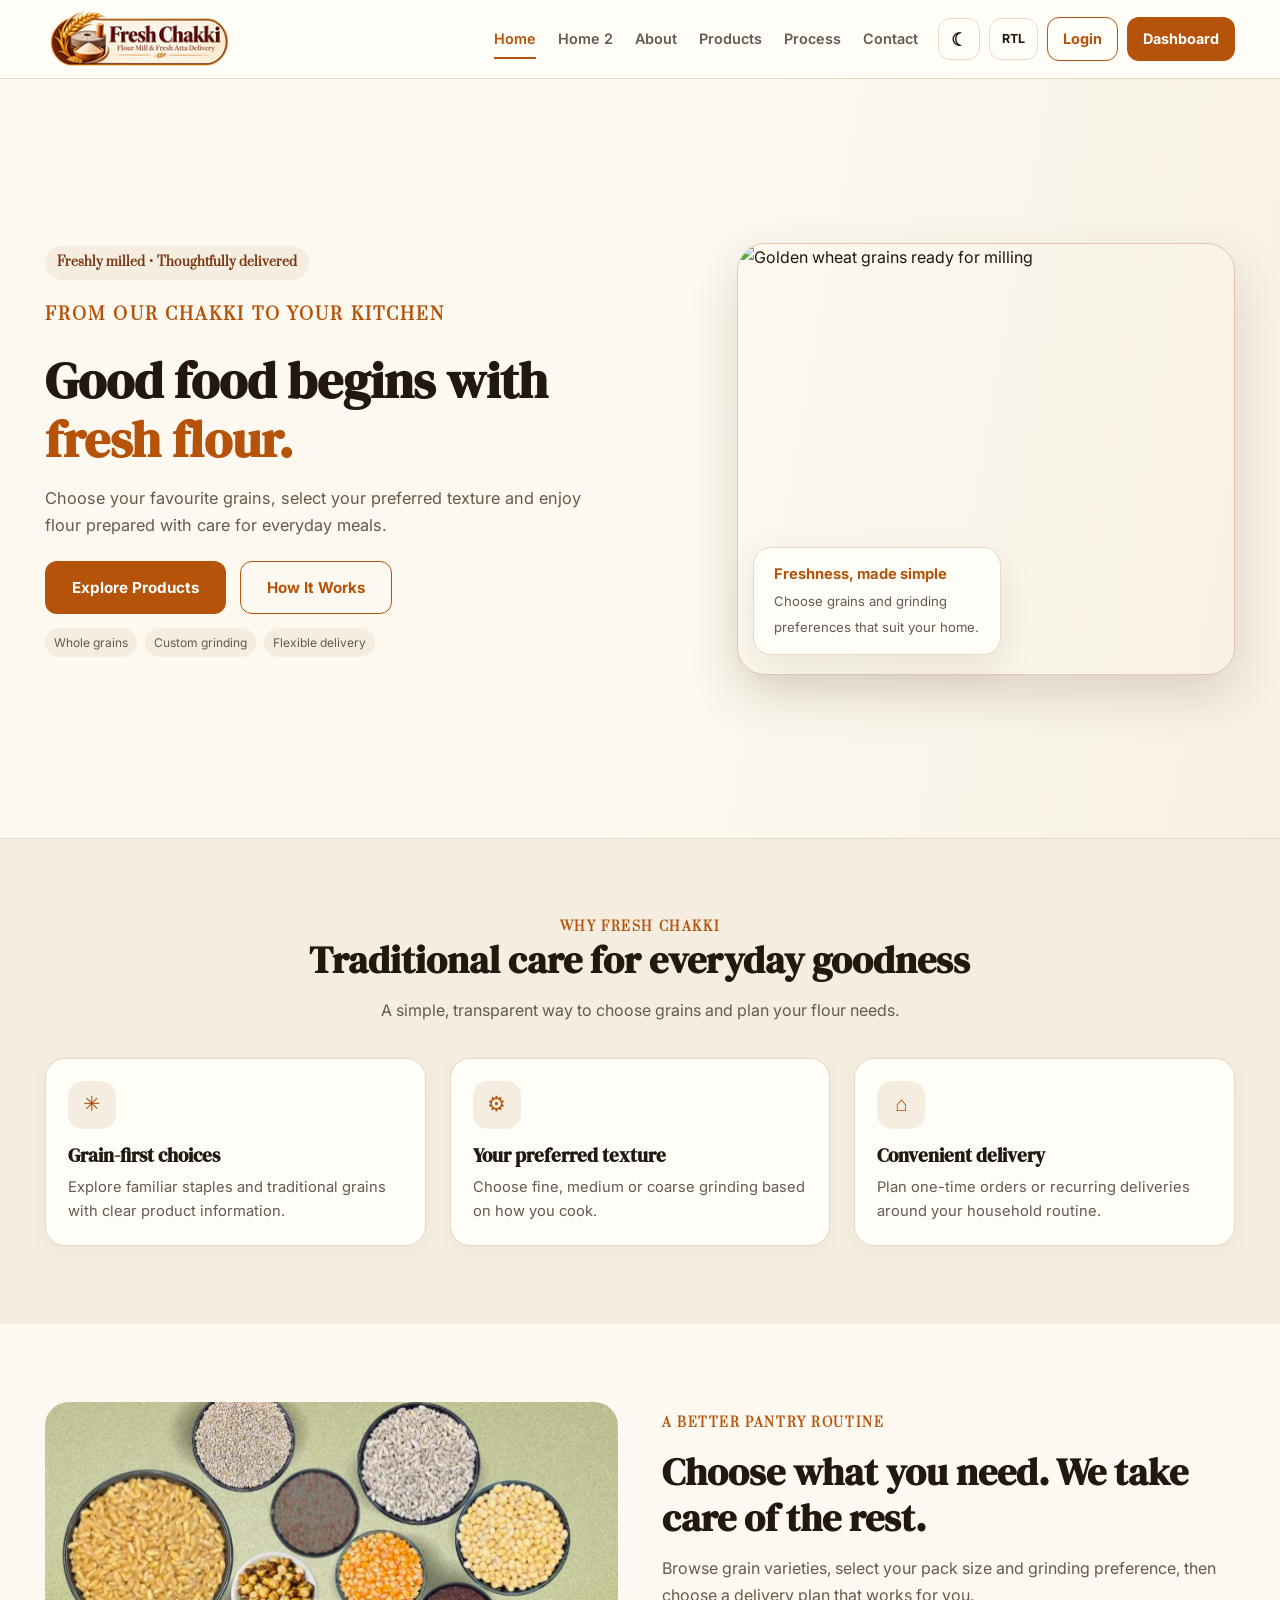
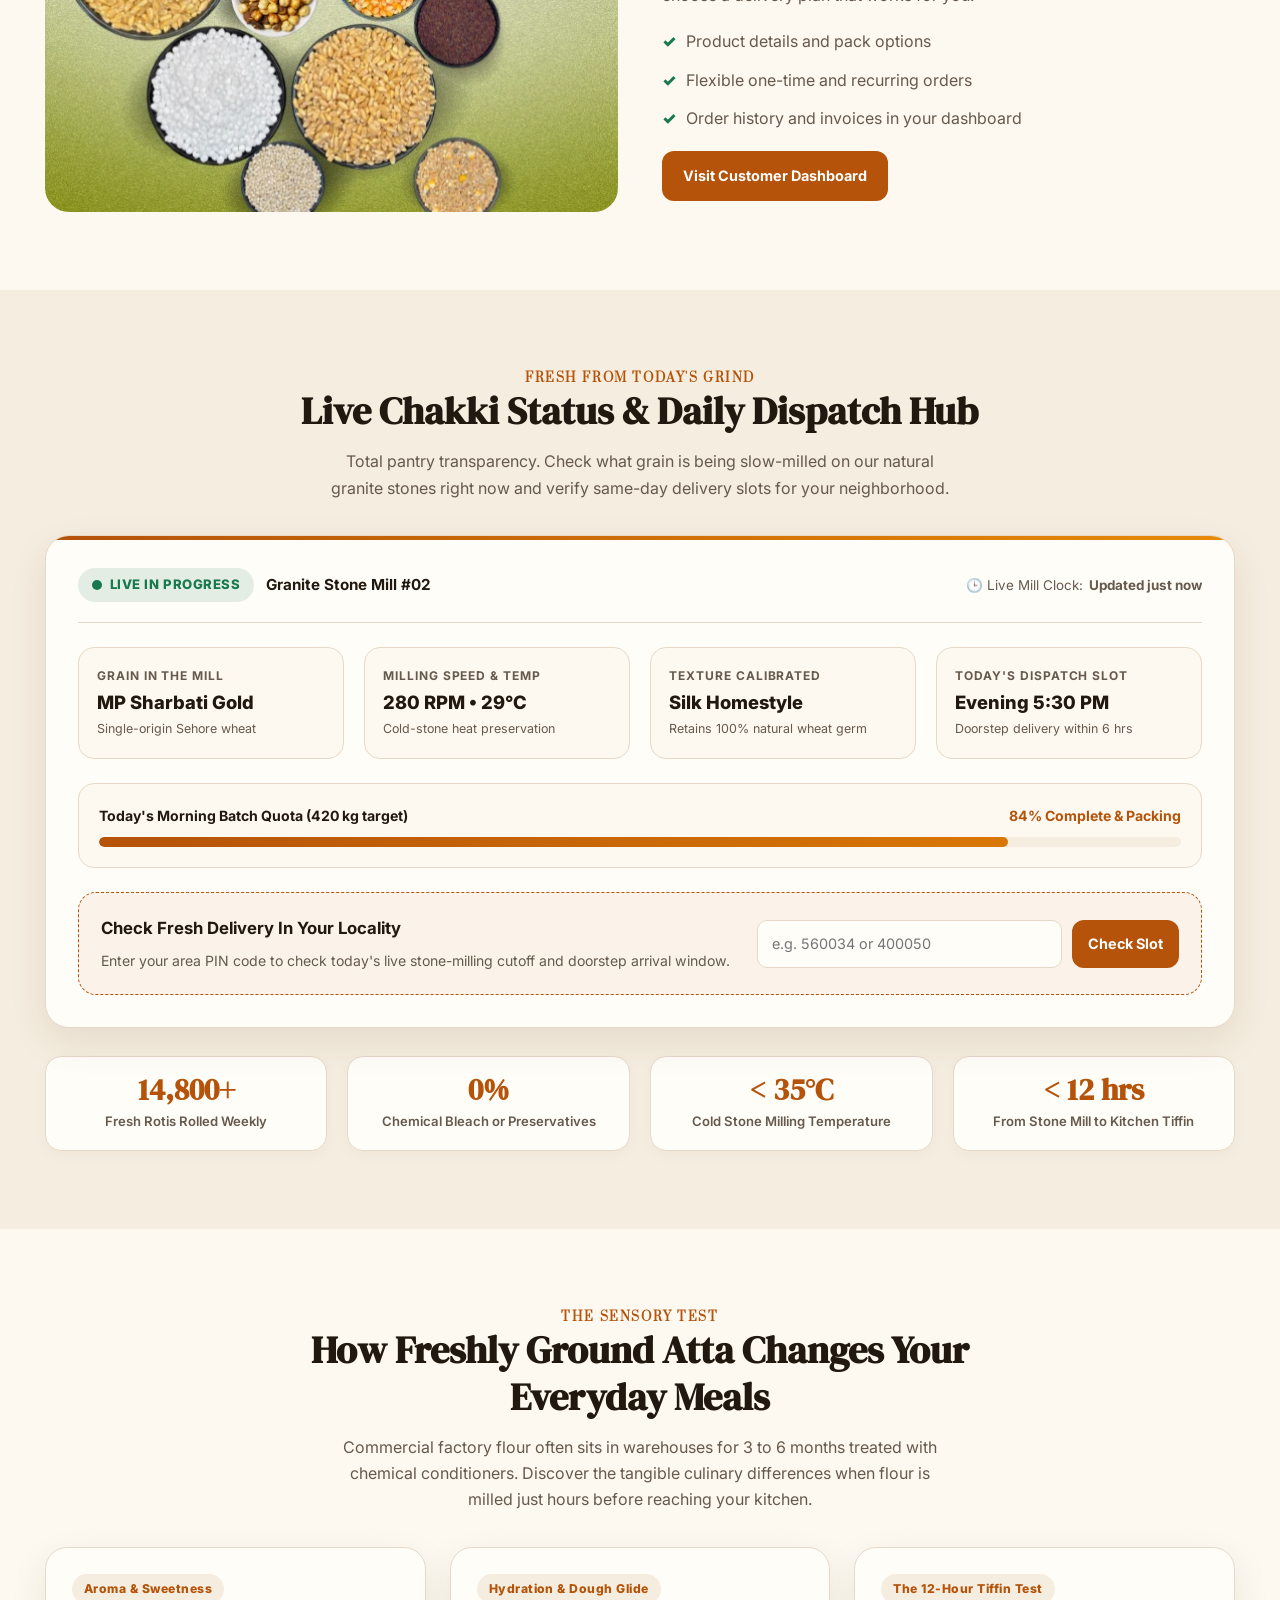
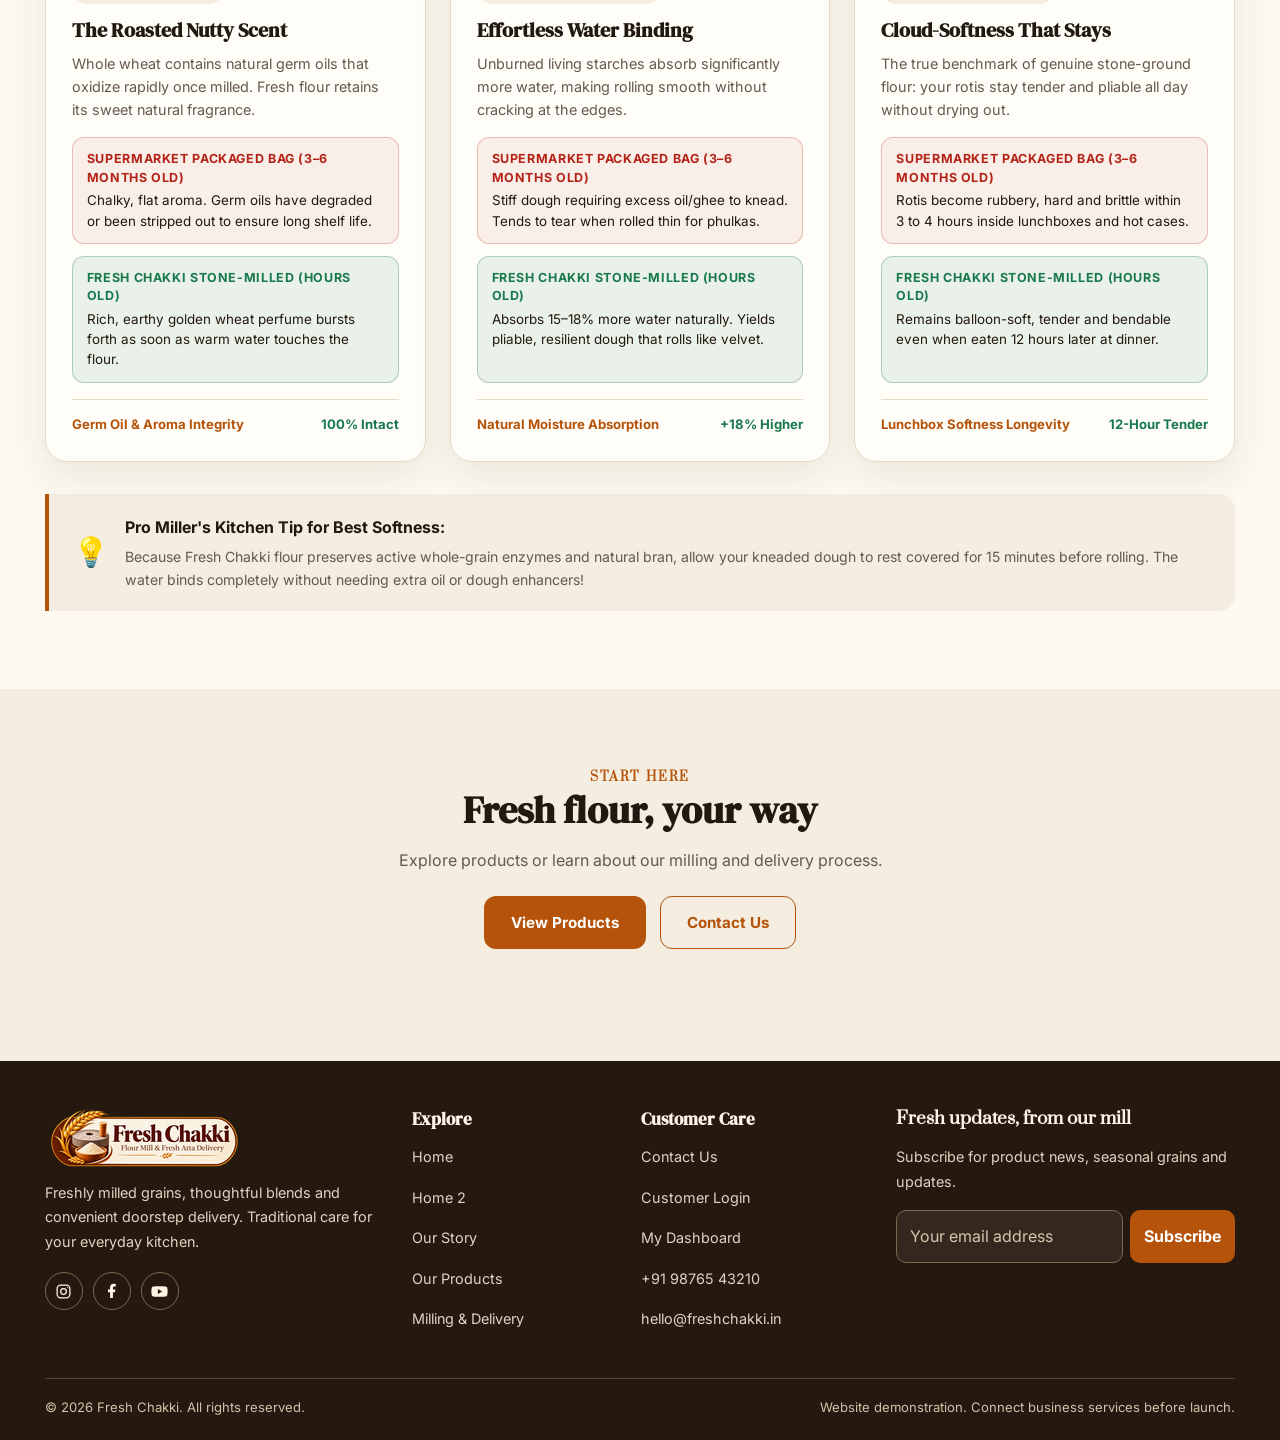
==== commit 236c05dd: "secondcommit" ====
--- a/index.html
+++ b/index.html
@@ -1,186 +1,341 @@
-<!doctype html><html lang="en" dir="ltr" data-theme="light"><head><meta charset="utf-8"><meta name="viewport" content="width=device-width, initial-scale=1"><meta name="description" content="Freshly milled flour, traditional grains and convenient atta delivery."><title>Home | Fresh Chakki</title><link rel="icon" type="image/png" href="assets/images/favicon.png"><link rel="apple-touch-icon" href="assets/images/favicon.png"><link rel="stylesheet" href="assets/css/style.css"></head><body>
-<header class="site-header"><div class="container header-main">
-<a class="brand" href="index.html" aria-label="Fresh Chakki home"><img class="brand-logo" src="assets/images/fresh-chakki-logo.png" alt="Fresh Chakki – Flour Mill and Fresh Atta Delivery"></a>
-<div class="nav-wrap"><nav class="main-nav" aria-label="Main navigation">
-<a href="index.html" class="active">Home</a><a href="home-2.html">Home 2</a><a href="about.html">About</a><a href="products.html">Products</a><a href="process.html">Process</a><a href="contact.html">Contact</a>
-</nav><div class="header-actions"><button class="icon-btn" data-theme-toggle title="Change theme" aria-label="Switch theme">☾</button><button class="rtl-btn" data-rtl-toggle>RTL</button><a class="btn btn-secondary btn-small" href="login.html">Login</a><a class="btn btn-primary btn-small" href="dashboard.html">Dashboard</a></div></div>
-<div class="header-actions mobile-actions"><button class="icon-btn" data-theme-toggle aria-label="Switch theme">☾</button><button class="rtl-btn" data-rtl-toggle>RTL</button><button class="menu-btn" data-menu-toggle aria-label="Open navigation" aria-expanded="false">☰</button></div>
-</div><div class="container mobile-nav"><a href="index.html">Home</a><a href="home-2.html">Home 2</a><a href="about.html">About</a><a href="products.html">Products</a><a href="process.html">Process</a><a href="contact.html">Contact</a><a href="login.html">Login</a><a href="dashboard.html">Dashboard</a></div></header>
-
-<main><section class="hero"><div class="container hero-grid"><div class="hero-copy"><span class="pill">Freshly milled • Thoughtfully delivered</span><p class="eyebrow" style="margin-top:22px">From our chakki to your kitchen</p><h1>Good food begins with <span style="color:var(--brand)">fresh flour.</span></h1><p>Choose your favourite grains, select your preferred texture and enjoy flour prepared with care for everyday meals.</p><div class="hero-actions"><a class="btn btn-primary" href="products.html">Explore Products</a><a class="btn btn-secondary" href="process.html">How It Works</a></div><div class="tag-row"><span class="tag">Whole grains</span><span class="tag">Custom grinding</span><span class="tag">Flexible delivery</span></div></div><div class="hero-photo"><img src="https://images.unsplash.com/photo-1574323347407-f5e1ad6d020b?auto=format&fit=crop&w=1100&q=85" alt="Golden wheat grains ready for milling"><div class="photo-note"><strong>Freshness, made simple</strong><span>Choose grains and grinding preferences that suit your home.</span></div></div></div></section>
-<section class="section soft"><div class="container"><div class="section-head"><p class="eyebrow">Why Fresh Chakki</p><h2>Traditional care for everyday goodness</h2><p>A simple, transparent way to choose grains and plan your flour needs.</p></div><div class="grid grid-3"><article class="card card-body"><div class="feature-icon">✳</div><h3>Grain-first choices</h3><p>Explore familiar staples and traditional grains with clear product information.</p></article><article class="card card-body"><div class="feature-icon">⚙</div><h3>Your preferred texture</h3><p>Choose fine, medium or coarse grinding based on how you cook.</p></article><article class="card card-body"><div class="feature-icon">⌂</div><h3>Convenient delivery</h3><p>Plan one-time orders or recurring deliveries around your household routine.</p></article></div></div></section>
-<section class="section"><div class="container split"><img src="https://images.unsplash.com/photo-1509440159596-0249088772ff?auto=format&fit=crop&w=1000&q=85" alt="Fresh bread and flour on a rustic table"><div><p class="eyebrow">A better pantry routine</p><h2>Choose what you need. We take care of the rest.</h2><p>Browse grain varieties, select your pack size and grinding preference, then choose a delivery plan that works for you.</p><ul class="checks"><li>Product details and pack options</li><li>Flexible one-time and recurring orders</li><li>Order history and invoices in your dashboard</li></ul><a class="btn btn-primary" href="dashboard.html">Visit Customer Dashboard</a></div></div></section>
-
-<!-- UNIQUE SECTION 1: Live Mill Status & Daily Dispatch Hub -->
-<section class="section soft" id="live-dispatch-hub">
-  <div class="container">
-    <div class="section-head">
-      <p class="eyebrow">Fresh From Today's Grind</p>
-      <h2>Live Chakki Status &amp; Daily Dispatch Hub</h2>
-      <p>Total pantry transparency. Check what grain is being slow-milled on our natural granite stones right now and verify same-day delivery slots for your neighborhood.</p>
+<!doctype html>
+<html lang="en" dir="ltr" data-theme="light">
+
+<head>
+  <meta charset="utf-8">
+  <meta name="viewport" content="width=device-width, initial-scale=1">
+  <meta name="description" content="Freshly milled flour, traditional grains and convenient atta delivery.">
+  <title>Home | Fresh Chakki</title>
+  <link rel="icon" type="image/png" href="assets/images/favicon.png">
+  <link rel="apple-touch-icon" href="assets/images/favicon.png">
+  <link rel="stylesheet" href="assets/css/style.css">
+</head>
+
+<body>
+  <header class="site-header">
+    <div class="container header-main">
+      <a class="brand" href="index.html" aria-label="Fresh Chakki home"><img class="brand-logo"
+          src="assets/images/fresh-chakki-logo.png" alt="Fresh Chakki – Flour Mill and Fresh Atta Delivery"></a>
+      <div class="nav-wrap">
+        <nav class="main-nav" aria-label="Main navigation">
+          <a href="index.html" class="active">Home</a><a href="home-2.html">Home 2</a><a href="about.html">About</a><a
+            href="products.html">Products</a><a href="process.html">Process</a><a href="contact.html">Contact</a>
+        </nav>
+        <div class="header-actions"><button class="icon-btn" data-theme-toggle title="Change theme"
+            aria-label="Switch theme">☾</button><button class="rtl-btn" data-rtl-toggle>RTL</button><a
+            class="btn btn-secondary btn-small" href="login.html">Login</a><a class="btn btn-primary btn-small"
+            href="dashboard.html">Dashboard</a></div>
+      </div>
+      <div class="header-actions mobile-actions"><button class="icon-btn" data-theme-toggle
+          aria-label="Switch theme">☾</button><button class="rtl-btn" data-rtl-toggle>RTL</button><button
+          class="menu-btn" data-menu-toggle aria-label="Open navigation" aria-expanded="false">☰</button></div>
     </div>
-
-    <div class="live-board-wrap">
-      <div class="live-board-header">
-        <div style="display:flex;align-items:center;gap:12px;">
-          <span class="live-status-pill"><span class="live-dot"></span> LIVE IN PROGRESS</span>
-          <span style="font-size:0.95rem;font-weight:700;">Granite Stone Mill #02</span>
-        </div>
-        <div class="live-timestamp">
-          <span>🕒 Live Mill Clock:</span>
-          <strong>Updated just now</strong>
-        </div>
-      </div>
-
-      <div class="live-metrics-grid">
-        <div class="live-metric-card">
-          <div class="live-metric-label">Grain In The Mill</div>
-          <div class="live-metric-val">MP Sharbati Gold</div>
-          <div class="live-metric-sub">Single-origin Sehore wheat</div>
-        </div>
-        <div class="live-metric-card">
-          <div class="live-metric-label">Milling Speed &amp; Temp</div>
-          <div class="live-metric-val">280 RPM • 29°C</div>
-          <div class="live-metric-sub">Cold-stone heat preservation</div>
-        </div>
-        <div class="live-metric-card">
-          <div class="live-metric-label">Texture Calibrated</div>
-          <div class="live-metric-val">Silk Homestyle</div>
-          <div class="live-metric-sub">Retains 100% natural wheat germ</div>
-        </div>
-        <div class="live-metric-card">
-          <div class="live-metric-label">Today's Dispatch Slot</div>
-          <div class="live-metric-val">Evening 5:30 PM</div>
-          <div class="live-metric-sub">Doorstep delivery within 6 hrs</div>
-        </div>
-      </div>
-
-      <div class="milling-progress-wrap">
-        <div class="milling-progress-top">
-          <span>Today's Morning Batch Quota (420 kg target)</span>
-          <strong style="color:var(--brand)">84% Complete &amp; Packing</strong>
-        </div>
-        <div class="milling-progress-track">
-          <div class="milling-progress-fill"></div>
-        </div>
-      </div>
-
-      <div class="pincode-hub">
-        <div class="pincode-copy">
-          <h4>Check Fresh Delivery In Your Locality</h4>
-          <p>Enter your area PIN code to check today's live stone-milling cutoff and doorstep arrival window.</p>
-        </div>
+    <div class="container mobile-nav"><a href="index.html">Home</a><a href="home-2.html">Home 2</a><a
+        href="about.html">About</a><a href="products.html">Products</a><a href="process.html">Process</a><a
+        href="contact.html">Contact</a><a href="login.html">Login</a><a href="dashboard.html">Dashboard</a></div>
+  </header>
+
+  <main>
+    <section class="hero">
+      <div class="container hero-grid">
+        <div class="hero-copy"><span class="pill">Freshly milled • Thoughtfully delivered</span>
+          <p class="eyebrow" style="margin-top:22px">From our chakki to your kitchen</p>
+          <h1>Good food begins with <span style="color:var(--brand)">fresh flour.</span></h1>
+          <p>Choose your favourite grains, select your preferred texture and enjoy flour prepared with care for everyday
+            meals.</p>
+          <div class="hero-actions"><a class="btn btn-primary" href="products.html">Explore Products</a><a
+              class="btn btn-secondary" href="process.html">How It Works</a></div>
+          <div class="tag-row"><span class="tag">Whole grains</span><span class="tag">Custom grinding</span><span
+              class="tag">Flexible delivery</span></div>
+        </div>
+        <div class="hero-photo"><img
+            src="https://images.unsplash.com/photo-1574323347407-f5e1ad6d020b?auto=format&fit=crop&w=1100&q=85"
+            alt="Golden wheat grains ready for milling">
+          <div class="photo-note"><strong>Freshness, made simple</strong><span>Choose grains and grinding preferences
+              that suit your home.</span></div>
+        </div>
+      </div>
+    </section>
+    <section class="section soft">
+      <div class="container">
+        <div class="section-head">
+          <p class="eyebrow">Why Fresh Chakki</p>
+          <h2>Traditional care for everyday goodness</h2>
+          <p>A simple, transparent way to choose grains and plan your flour needs.</p>
+        </div>
+        <div class="grid grid-3">
+          <article class="card card-body">
+            <div class="feature-icon">✳</div>
+            <h3>Grain-first choices</h3>
+            <p>Explore familiar staples and traditional grains with clear product information.</p>
+          </article>
+          <article class="card card-body">
+            <div class="feature-icon">⚙</div>
+            <h3>Your preferred texture</h3>
+            <p>Choose fine, medium or coarse grinding based on how you cook.</p>
+          </article>
+          <article class="card card-body">
+            <div class="feature-icon">⌂</div>
+            <h3>Convenient delivery</h3>
+            <p>Plan one-time orders or recurring deliveries around your household routine.</p>
+          </article>
+        </div>
+      </div>
+    </section>
+    <section class="section">
+      <div class="container split"><img src="assets/images/home13.webp" alt="Fresh bread and flour on a rustic table">
         <div>
-          <form class="pincode-form" data-pincode-form>
-            <label class="visually-hidden" for="pincode-input">Enter Pincode</label>
-            <input class="pincode-input" id="pincode-input" type="text" placeholder="e.g. 560034 or 400050" maxlength="6" required>
-            <button class="btn btn-primary btn-small" type="submit">Check Slot</button>
-          </form>
-          <div class="pincode-feedback" data-pincode-feedback></div>
-        </div>
-      </div>
+          <p class="eyebrow">A better pantry routine</p>
+          <h2>Choose what you need. We take care of the rest.</h2>
+          <p>Browse grain varieties, select your pack size and grinding preference, then choose a delivery plan that
+            works for you.</p>
+          <ul class="checks">
+            <li>Product details and pack options</li>
+            <li>Flexible one-time and recurring orders</li>
+            <li>Order history and invoices in your dashboard</li>
+          </ul><a class="btn btn-primary" href="dashboard.html">Visit Customer Dashboard</a>
+        </div>
+      </div>
+    </section>
+
+    <!-- UNIQUE SECTION 1: Live Mill Status & Daily Dispatch Hub -->
+    <section class="section soft" id="live-dispatch-hub">
+      <div class="container">
+        <div class="section-head">
+          <p class="eyebrow">Fresh From Today's Grind</p>
+          <h2>Live Chakki Status &amp; Daily Dispatch Hub</h2>
+          <p>Total pantry transparency. Check what grain is being slow-milled on our natural granite stones right now
+            and verify same-day delivery slots for your neighborhood.</p>
+          </div>
+
+        <div class="live-board-wrap">
+          <div class="live-board-header">
+            <div style="display:flex;align-items:center;gap:12px;">
+              <span class="live-status-pill"><span class="live-dot"></span> LIVE IN PROGRESS</span>
+              <span style="font-size:0.95rem;font-weight:700;">Granite Stone Mill #02</span>
+            </div>
+            <div class="live-timestamp">
+              <span>🕒 Live Mill Clock:</span>
+              <strong>Updated just now</strong>
+            </div>
+          </div>
+
+          <div class="live-metrics-grid">
+            <div class="live-metric-card">
+              <div class="live-metric-label">Grain In The Mill</div>
+              <div class="live-metric-val">MP Sharbati Gold</div>
+              <div class="live-metric-sub">Single-origin Sehore wheat</div>
+            </div>
+            <div class="live-metric-card">
+              <div class="live-metric-label">Milling Speed &amp; Temp</div>
+              <div class="live-metric-val">280 RPM • 29°C</div>
+              <div class="live-metric-sub">Cold-stone heat preservation</div>
+            </div>
+            <div class="live-metric-card">
+              <div class="live-metric-label">Texture Calibrated</div>
+              <div class="live-metric-val">Silk Homestyle</div>
+              <div class="live-metric-sub">Retains 100% natural wheat germ</div>
+            </div>
+            <div class="live-metric-card">
+              <div class="live-metric-label">Today's Dispatch Slot</div>
+              <div class="live-metric-val">Evening 5:30 PM</div>
+              <div class="live-metric-sub">Doorstep delivery within 6 hrs</div>
+            </div>
+          </div>
+
+          <div class="milling-progress-wrap">
+            <div class="milling-progress-top">
+              <span>Today's Morning Batch Quota (420 kg target)</span>
+              <strong style="color:var(--brand)">84% Complete &amp; Packing</strong>
+            </div>
+            <div class="milling-progress-track">
+              <div class="milling-progress-fill"></div>
+            </div>
+          </div>
+
+          <div class="pincode-hub">
+            <div class="pincode-copy">
+              <h4>Check Fresh Delivery In Your Locality</h4>
+              <p>Enter your area PIN code to check today's live stone-milling cutoff and doorstep arrival window.</p>
+            </div>
+            <div>
+              <form class="pincode-form" data-pincode-form>
+                <label class="visually-hidden" for="pincode-input">Enter Pincode</label>
+                <input class="pincode-input" id="pincode-input" type="text" placeholder="e.g. 560034 or 400050" maxlength="6"
+                  required>
+                <button class="btn btn-primary btn-small" type="submit">Check Slot</button>
+              </form>
+              <div class="pincode-feedback" data-pincode-feedback></div>
+            </div>
+          </div>
+          </div>
+
+        <div class="trust-stats-grid">
+          <div class="trust-stat-box">
+            <div class="trust-stat-number">14,800+</div>
+            <div class="trust-stat-text">Fresh Rotis Rolled Weekly</div>
+          </div>
+          <div class="trust-stat-box">
+            <div class="trust-stat-number">0%</div>
+            <div class="trust-stat-text">Chemical Bleach or Preservatives</div>
+          </div>
+          <div class="trust-stat-box">
+            <div class="trust-stat-number">&lt; 35°C</div>
+            <div class="trust-stat-text">Cold Stone Milling Temperature</div>
+          </div>
+          <div class="trust-stat-box">
+            <div class="trust-stat-number">&lt; 12 hrs</div>
+            <div class="trust-stat-text">From Stone Mill to Kitchen Tiffin</div>
+          </div>
+        </div>
+        </div>
+        </section>
+
+    <!-- UNIQUE SECTION 2: The Sensory Kitchen Spotlight -->
+    <section class="section">
+      <div class="container">
+        <div class="section-head">
+          <p class="eyebrow">The Sensory Test</p>
+          <h2>How Freshly Ground Atta Changes Your Everyday Meals</h2>
+          <p>Commercial factory flour often sits in warehouses for 3 to 6 months treated with chemical conditioners.
+            Discover the tangible culinary differences when flour is milled just hours before reaching your kitchen.</p>
+          </div>
+
+        <div class="sensory-card-grid">
+          <article class="sensory-card">
+            <span class="sensory-badge">Aroma &amp; Sweetness</span>
+            <h3>The Roasted Nutty Scent</h3>
+            <p>Whole wheat contains natural germ oils that oxidize rapidly once milled. Fresh flour retains its sweet
+              natural fragrance.</p>
+            <div class="sensory-row store">
+              <strong>Supermarket Packaged Bag (3–6 Months Old)</strong>
+              Chalky, flat aroma. Germ oils have degraded or been stripped out to ensure long shelf life.
+            </div>
+            <div class="sensory-row fresh">
+              <strong>Fresh Chakki Stone-Milled (Hours Old)</strong>
+              Rich, earthy golden wheat perfume bursts forth as soon as warm water touches the flour.
+            </div>
+            <div class="sensory-metric">
+              <span>Germ Oil &amp; Aroma Integrity</span>
+              <strong style="color:var(--success)">100% Intact</strong>
+            </div>
+            </article>
+
+          <article class="sensory-card">
+            <span class="sensory-badge">Hydration &amp; Dough Glide</span>
+            <h3>Effortless Water Binding</h3>
+            <p>Unburned living starches absorb significantly more water, making rolling smooth without cracking at the
+              edges.</p>
+            <div class="sensory-row store">
+              <strong>Supermarket Packaged Bag (3–6 Months Old)</strong>
+              Stiff dough requiring excess oil/ghee to knead. Tends to tear when rolled thin for phulkas.
+            </div>
+            <div class="sensory-row fresh">
+              <strong>Fresh Chakki Stone-Milled (Hours Old)</strong>
+              Absorbs 15–18% more water naturally. Yields pliable, resilient dough that rolls like velvet.
+            </div>
+            <div class="sensory-metric">
+              <span>Natural Moisture Absorption</span>
+              <strong style="color:var(--success)">+18% Higher</strong>
+            </div>
+            </article>
+
+          <article class="sensory-card">
+            <span class="sensory-badge">The 12-Hour Tiffin Test</span>
+            <h3>Cloud-Softness That Stays</h3>
+            <p>The true benchmark of genuine stone-ground flour: your rotis stay tender and pliable all day without
+              drying out.</p>
+            <div class="sensory-row store">
+              <strong>Supermarket Packaged Bag (3–6 Months Old)</strong>
+              Rotis become rubbery, hard and brittle within 3 to 4 hours inside lunchboxes and hot cases.
+            </div>
+            <div class="sensory-row fresh">
+              <strong>Fresh Chakki Stone-Milled (Hours Old)</strong>
+              Remains balloon-soft, tender and bendable even when eaten 12 hours later at dinner.
+            </div>
+            <div class="sensory-metric">
+              <span>Lunchbox Softness Longevity</span>
+              <strong style="color:var(--success)">12-Hour Tender</strong>
+            </div>
+            </article>
+            </div>
+
+        <div class="sensory-tip-banner">
+          <div class="sensory-tip-icon">💡</div>
+          <div class="sensory-tip-text">
+            <h4>Pro Miller's Kitchen Tip for Best Softness:</h4>
+            <p>Because Fresh Chakki flour preserves active whole-grain enzymes and natural bran, allow your kneaded
+              dough to rest covered for 15 minutes before rolling. The water binds completely without needing extra oil
+              or dough enhancers!</p>
+            </div>
+            </div>
+      </div>
+      </section>
+      <section class="section soft">
+        <div class="container section-head">
+          <p class="eyebrow">Start here</p>
+          <h2>Fresh flour, your way</h2>
+          <p>Explore products or learn about our milling and delivery process.</p>
+          <div class="hero-actions" style="justify-content:center"><a class="btn btn-primary" href="products.html">View
+              Products</a><a class="btn btn-secondary" href="contact.html">Contact Us</a></div>
+      </div>
+      </section>
+  </main>
+  <footer class="footer">
+    <div class="container">
+      <div class="footer-grid">
+        <div class="footer-brand-col"><a class="brand footer-brand" href="index.html" aria-label="Fresh Chakki home"><img
+              class="footer-logo" src="assets/images/fresh-chakki-logo.png"
+              alt="Fresh Chakki – Flour Mill and Fresh Atta Delivery"></a>
+          <p>Freshly milled grains, thoughtful blends and convenient doorstep delivery. Traditional care for your
+            everyday kitchen.</p>
+          <div class="social-links" aria-label="Social media"><a href="#" aria-label="Instagram" title="Instagram"><svg
+                viewBox="0 0 24 24" aria-hidden="true">
+                <rect x="3" y="3" width="18" height="18" rx="5" />
+                <circle cx="12" cy="12" r="4" />
+                <circle cx="17.5" cy="6.5" r=".8" class="social-fill" />
+              </svg></a><a href="#" aria-label="Facebook" title="Facebook"><svg viewBox="0 0 24 24" aria-hidden="true">
+                <path d="M14 21v-8h3l.5-4H14V7c0-1.2.4-2 2-2h2V1.4C17.3 1.2 16.2 1 15 1c-3.2 0-5 1.9-5 5.4V9H7v4h3v8z" />
+              </svg></a><a href="#" aria-label="YouTube" title="YouTube"><svg viewBox="0 0 24 24" aria-hidden="true">
+                <path
+                  d="M23 7.2a3 3 0 0 0-2.1-2.1C19 4.6 12 4.6 12 4.6s-7 0-8.9.5A3 3 0 0 0 1 7.2 31 31 0 0 0 .5 12 31 31 0 0 0 1 16.8a3 3 0 0 0 2.1 2.1c1.9.5 8.9.5 8.9.5s7 0 8.9-.5a3 3 0 0 0 2.1-2.1 31 31 0 0 0 .5-4.8 31 31 0 0 0-.5-4.8ZM9.7 15.5v-7l6 3.5z" />
+              </svg></a></div>
+        </div>
+        <div>
+          <h3>Explore</h3>
+          <p><a href="index.html">Home</a></p>
+          <p><a href="home-2.html">Home 2</a></p>
+          <p><a href="about.html">Our Story</a></p>
+          <p><a href="products.html">Our Products</a></p>
+          <p><a href="process.html">Milling &amp; Delivery</a></p>
+        </div>
+        <div>
+          <h3>Customer Care</h3>
+          <p><a href="contact.html">Contact Us</a></p>
+          <p><a href="login.html">Customer Login</a></p>
+          <p><a href="dashboard.html">My Dashboard</a></p>
+          <p><a href="tel:+919876543210">+91 98765 43210</a></p>
+          <p><a href="mailto:hello@freshchakki.in">hello@freshchakki.in</a></p>
+        </div>
+        <div class="newsletter-col">
+          <h3>Fresh updates, from our mill</h3>
+          <p>Subscribe for product news, seasonal grains and updates.</p>
+          <form class="newsletter-form" data-demo-form
+            data-message="Thank you for subscribing. Newsletter delivery needs backend setup."><label
+              class="visually-hidden" for="newsletter-email">Email address</label><input id="newsletter-email"
+              type="email" placeholder="Your email address" required><button type="submit"
+              aria-label="Subscribe to newsletter">Subscribe</button></form>
+        </div>
+      </div>
+      <div class="footer-bottom"><span>© <span data-year></span> Fresh Chakki. All rights reserved.</span><span
+          class="footer-note">Website demonstration. Connect business services before launch.</span></div>
     </div>
-
-    <div class="trust-stats-grid">
-      <div class="trust-stat-box">
-        <div class="trust-stat-number">14,800+</div>
-        <div class="trust-stat-text">Fresh Rotis Rolled Weekly</div>
-      </div>
-      <div class="trust-stat-box">
-        <div class="trust-stat-number">0%</div>
-        <div class="trust-stat-text">Chemical Bleach or Preservatives</div>
-      </div>
-      <div class="trust-stat-box">
-        <div class="trust-stat-number">&lt; 35°C</div>
-        <div class="trust-stat-text">Cold Stone Milling Temperature</div>
-      </div>
-      <div class="trust-stat-box">
-        <div class="trust-stat-number">&lt; 12 hrs</div>
-        <div class="trust-stat-text">From Stone Mill to Kitchen Tiffin</div>
-      </div>
-    </div>
-  </div>
-</section>
-
-<!-- UNIQUE SECTION 2: The Sensory Kitchen Spotlight -->
-<section class="section">
-  <div class="container">
-    <div class="section-head">
-      <p class="eyebrow">The Sensory Test</p>
-      <h2>How Freshly Ground Atta Changes Your Everyday Meals</h2>
-      <p>Commercial factory flour often sits in warehouses for 3 to 6 months treated with chemical conditioners. Discover the tangible culinary differences when flour is milled just hours before reaching your kitchen.</p>
-    </div>
-
-    <div class="sensory-card-grid">
-      <article class="sensory-card">
-        <span class="sensory-badge">Aroma &amp; Sweetness</span>
-        <h3>The Roasted Nutty Scent</h3>
-        <p>Whole wheat contains natural germ oils that oxidize rapidly once milled. Fresh flour retains its sweet natural fragrance.</p>
-        <div class="sensory-row store">
-          <strong>Supermarket Packaged Bag (3–6 Months Old)</strong>
-          Chalky, flat aroma. Germ oils have degraded or been stripped out to ensure long shelf life.
-        </div>
-        <div class="sensory-row fresh">
-          <strong>Fresh Chakki Stone-Milled (Hours Old)</strong>
-          Rich, earthy golden wheat perfume bursts forth as soon as warm water touches the flour.
-        </div>
-        <div class="sensory-metric">
-          <span>Germ Oil &amp; Aroma Integrity</span>
-          <strong style="color:var(--success)">100% Intact</strong>
-        </div>
-      </article>
-
-      <article class="sensory-card">
-        <span class="sensory-badge">Hydration &amp; Dough Glide</span>
-        <h3>Effortless Water Binding</h3>
-        <p>Unburned living starches absorb significantly more water, making rolling smooth without cracking at the edges.</p>
-        <div class="sensory-row store">
-          <strong>Supermarket Packaged Bag (3–6 Months Old)</strong>
-          Stiff dough requiring excess oil/ghee to knead. Tends to tear when rolled thin for phulkas.
-        </div>
-        <div class="sensory-row fresh">
-          <strong>Fresh Chakki Stone-Milled (Hours Old)</strong>
-          Absorbs 15–18% more water naturally. Yields pliable, resilient dough that rolls like velvet.
-        </div>
-        <div class="sensory-metric">
-          <span>Natural Moisture Absorption</span>
-          <strong style="color:var(--success)">+18% Higher</strong>
-        </div>
-      </article>
-
-      <article class="sensory-card">
-        <span class="sensory-badge">The 12-Hour Tiffin Test</span>
-        <h3>Cloud-Softness That Stays</h3>
-        <p>The true benchmark of genuine stone-ground flour: your rotis stay tender and pliable all day without drying out.</p>
-        <div class="sensory-row store">
-          <strong>Supermarket Packaged Bag (3–6 Months Old)</strong>
-          Rotis become rubbery, hard and brittle within 3 to 4 hours inside lunchboxes and hot cases.
-        </div>
-        <div class="sensory-row fresh">
-          <strong>Fresh Chakki Stone-Milled (Hours Old)</strong>
-          Remains balloon-soft, tender and bendable even when eaten 12 hours later at dinner.
-        </div>
-        <div class="sensory-metric">
-          <span>Lunchbox Softness Longevity</span>
-          <strong style="color:var(--success)">12-Hour Tender</strong>
-        </div>
-      </article>
-    </div>
-
-    <div class="sensory-tip-banner">
-      <div class="sensory-tip-icon">💡</div>
-      <div class="sensory-tip-text">
-        <h4>Pro Miller's Kitchen Tip for Best Softness:</h4>
-        <p>Because Fresh Chakki flour preserves active whole-grain enzymes and natural bran, allow your kneaded dough to rest covered for 15 minutes before rolling. The water binds completely without needing extra oil or dough enhancers!</p>
-      </div>
-    </div>
-  </div>
-</section>
-<section class="section soft"><div class="container section-head"><p class="eyebrow">Start here</p><h2>Fresh flour, your way</h2><p>Explore products or learn about our milling and delivery process.</p><div class="hero-actions" style="justify-content:center"><a class="btn btn-primary" href="products.html">View Products</a><a class="btn btn-secondary" href="contact.html">Contact Us</a></div></div></section></main>
-<footer class="footer"><div class="container"><div class="footer-grid">
-<div class="footer-brand-col"><a class="brand footer-brand" href="index.html" aria-label="Fresh Chakki home"><img class="footer-logo" src="assets/images/fresh-chakki-logo.png" alt="Fresh Chakki – Flour Mill and Fresh Atta Delivery"></a><p>Freshly milled grains, thoughtful blends and convenient doorstep delivery. Traditional care for your everyday kitchen.</p><div class="social-links" aria-label="Social media"><a href="#" aria-label="Instagram" title="Instagram"><svg viewBox="0 0 24 24" aria-hidden="true"><rect x="3" y="3" width="18" height="18" rx="5"/><circle cx="12" cy="12" r="4"/><circle cx="17.5" cy="6.5" r=".8" class="social-fill"/></svg></a><a href="#" aria-label="Facebook" title="Facebook"><svg viewBox="0 0 24 24" aria-hidden="true"><path d="M14 21v-8h3l.5-4H14V7c0-1.2.4-2 2-2h2V1.4C17.3 1.2 16.2 1 15 1c-3.2 0-5 1.9-5 5.4V9H7v4h3v8z"/></svg></a><a href="#" aria-label="YouTube" title="YouTube"><svg viewBox="0 0 24 24" aria-hidden="true"><path d="M23 7.2a3 3 0 0 0-2.1-2.1C19 4.6 12 4.6 12 4.6s-7 0-8.9.5A3 3 0 0 0 1 7.2 31 31 0 0 0 .5 12 31 31 0 0 0 1 16.8a3 3 0 0 0 2.1 2.1c1.9.5 8.9.5 8.9.5s7 0 8.9-.5a3 3 0 0 0 2.1-2.1 31 31 0 0 0 .5-4.8 31 31 0 0 0-.5-4.8ZM9.7 15.5v-7l6 3.5z"/></svg></a></div></div>
-<div><h3>Explore</h3><p><a href="index.html">Home</a></p><p><a href="home-2.html">Home 2</a></p><p><a href="about.html">Our Story</a></p><p><a href="products.html">Our Products</a></p><p><a href="process.html">Milling &amp; Delivery</a></p></div>
-<div><h3>Customer Care</h3><p><a href="contact.html">Contact Us</a></p><p><a href="login.html">Customer Login</a></p><p><a href="dashboard.html">My Dashboard</a></p><p><a href="tel:+919876543210">+91 98765 43210</a></p><p><a href="mailto:hello@freshchakki.in">hello@freshchakki.in</a></p></div>
-<div class="newsletter-col"><h3>Fresh updates, from our mill</h3><p>Subscribe for product news, seasonal grains and updates.</p><form class="newsletter-form" data-demo-form data-message="Thank you for subscribing. Newsletter delivery needs backend setup."><label class="visually-hidden" for="newsletter-email">Email address</label><input id="newsletter-email" type="email" placeholder="Your email address" required><button type="submit" aria-label="Subscribe to newsletter">Subscribe</button></form></div>
-</div><div class="footer-bottom"><span>© <span data-year></span> Fresh Chakki. All rights reserved.</span><span class="footer-note">Website demonstration. Connect business services before launch.</span></div></div></footer><div class="toast" role="status" aria-live="polite"></div>
-<script src="assets/js/main.js"></script></body></html>+  </footer>
+  <div class="toast" role="status" aria-live="polite"></div>
+  <button class="back-to-top" type="button" data-back-to-top aria-label="Back to top" title="Back to top">
+    <svg viewBox="0 0 24 24" aria-hidden="true"><path d="M12 19V5M5 12l7-7 7 7"/></svg>
+  </button>
+  <script src="assets/js/main.js"></script>
+  </body>
+  
+  </html>
--- a/assets/css/style.css
+++ b/assets/css/style.css
@@ -2722,4 +2722,190 @@
   }
 }
 
-
+/* ==========================================================================
+   Contact Page: Get in Touch Social Bar & Mill Location Map
+   ========================================================================== */
+.contact-box .contact-item:last-of-type {
+  margin-bottom: 20px;
+}
+.contact-social {
+  margin-top: auto;
+  padding-top: 20px;
+  border-top: 1px solid var(--border);
+  display: flex;
+  align-items: center;
+  justify-content: space-between;
+  gap: 16px;
+  flex-wrap: wrap;
+}
+.contact-social-copy b {
+  display: block;
+  margin-bottom: 2px;
+  color: var(--text);
+}
+.contact-social-copy span {
+  font-size: 0.88rem;
+  color: var(--muted);
+}
+.contact-social-links {
+  display: inline-flex;
+  align-items: center;
+  gap: 10px;
+}
+.contact-social-links a {
+  width: 44px;
+  height: 44px;
+  border-radius: 14px;
+  border: 1px solid var(--border);
+  background: var(--surface-2);
+  color: var(--brand);
+  display: inline-flex;
+  align-items: center;
+  justify-content: center;
+  transition: background 0.2s ease, border-color 0.2s ease, color 0.2s ease, transform 0.2s ease, box-shadow 0.2s ease;
+}
+.contact-social-links a:hover,
+.contact-social-links a:focus-visible {
+  background: var(--brand);
+  border-color: var(--brand);
+  color: #fff;
+  transform: translateY(-2px);
+  box-shadow: 0 6px 16px rgba(180, 83, 9, 0.24);
+  outline: none;
+}
+.contact-social-links svg {
+  width: 19px;
+  height: 19px;
+  display: block;
+}
+
+.contact-map-card {
+  border-radius: 24px;
+  overflow: hidden;
+  box-shadow: var(--shadow);
+}
+.contact-map-frame {
+  width: 100%;
+  height: 420px;
+  background: var(--surface-2);
+}
+.contact-map-frame iframe {
+  width: 100%;
+  height: 100%;
+  border: 0;
+  display: block;
+}
+[data-theme="dark"] .contact-map-frame iframe {
+  filter: brightness(0.9) contrast(1.04);
+}
+.contact-map-footer {
+  padding: 20px 26px;
+  display: flex;
+  align-items: center;
+  justify-content: space-between;
+  gap: 20px;
+  flex-wrap: wrap;
+  border-top: 1px solid var(--border);
+  background: var(--surface);
+}
+.contact-map-address {
+  display: flex;
+  align-items: center;
+  gap: 14px;
+}
+.contact-map-address .feature-icon {
+  margin-bottom: 0;
+  flex-shrink: 0;
+}
+.contact-map-address b {
+  display: block;
+  margin-bottom: 2px;
+  color: var(--text);
+}
+.contact-map-address span {
+  font-size: 0.9rem;
+  color: var(--muted);
+}
+
+@media (max-width: 760px) {
+  .contact-social {
+    margin-top: 18px;
+  }
+  .contact-map-frame {
+    height: 320px;
+  }
+  .contact-map-footer {
+    padding: 18px 20px;
+  }
+  .contact-map-address {
+    align-items: flex-start;
+  }
+  .contact-map-footer > .btn {
+    width: 100%;
+  }
+}
+
+/* ==========================================================================
+   Back to Top Floating Action Button (Public Pages Only)
+   ========================================================================== */
+.back-to-top {
+  position: fixed;
+  bottom: 24px;
+  inset-inline-end: 24px;
+  z-index: 90;
+  width: 48px;
+  height: 48px;
+  border-radius: 50%;
+  border: 1px solid rgba(255, 248, 240, 0.34);
+  background: var(--brand);
+  color: #FFF8F0;
+  display: inline-flex;
+  align-items: center;
+  justify-content: center;
+  cursor: pointer;
+  box-shadow: 0 10px 26px rgba(24, 15, 8, 0.28);
+  opacity: 0;
+  visibility: hidden;
+  pointer-events: none;
+  transform: translateY(12px);
+  transition: opacity 0.25s ease, transform 0.25s ease, visibility 0.25s ease, background 0.2s ease, box-shadow 0.2s ease;
+}
+.back-to-top svg {
+  width: 20px;
+  height: 20px;
+  fill: none;
+  stroke: currentColor;
+  stroke-width: 2.3;
+  stroke-linecap: round;
+  stroke-linejoin: round;
+}
+.back-to-top.visible {
+  opacity: 1;
+  visibility: visible;
+  pointer-events: auto;
+  transform: translateY(0);
+}
+.back-to-top.visible:hover,
+.back-to-top.visible:focus-visible {
+  background: var(--brand-2);
+  transform: translateY(-3px);
+  box-shadow: 0 14px 30px rgba(180, 83, 9, 0.42);
+  outline: none;
+}
+body:has(.back-to-top.visible) .toast {
+  bottom: 82px;
+}
+
+@media (max-width: 760px) {
+  .back-to-top {
+    width: 44px;
+    height: 44px;
+    bottom: 18px;
+    inset-inline-end: 18px;
+  }
+  body:has(.back-to-top.visible) .toast {
+    bottom: 72px;
+  }
+}
+
+
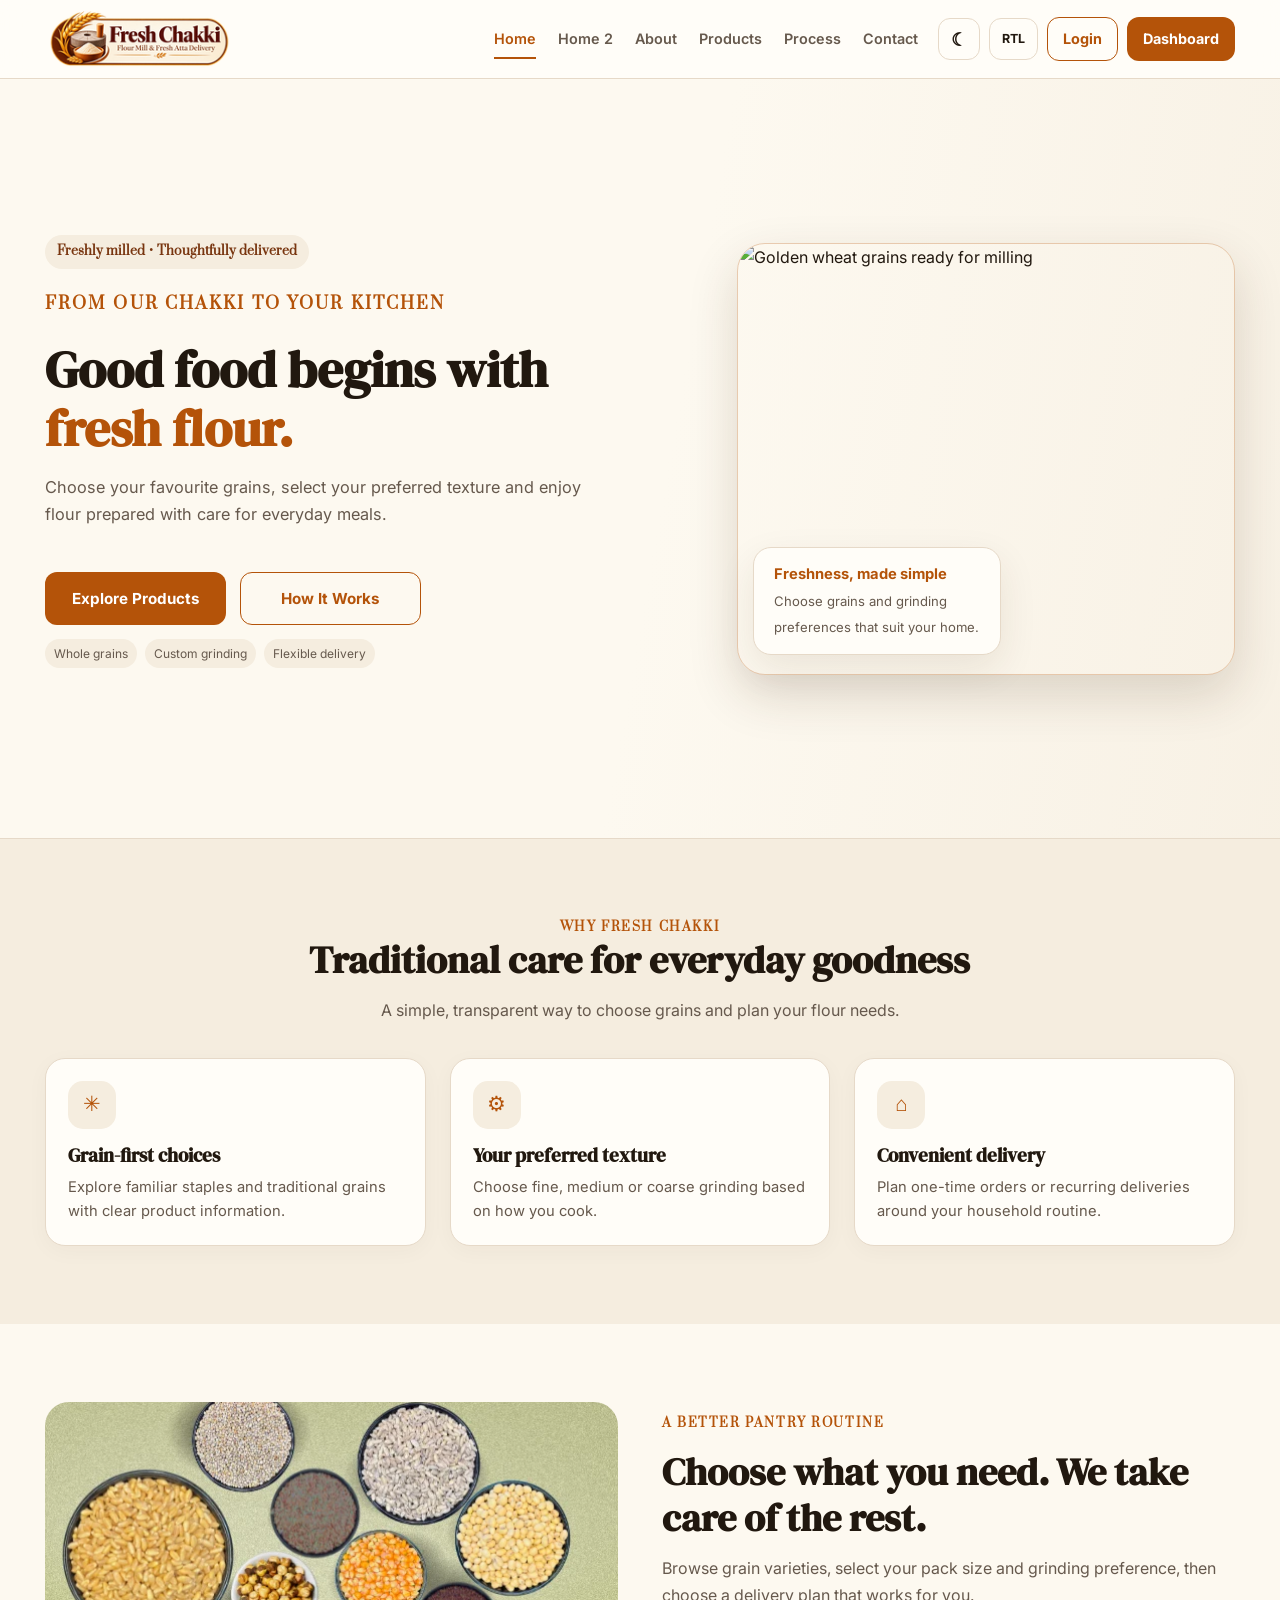
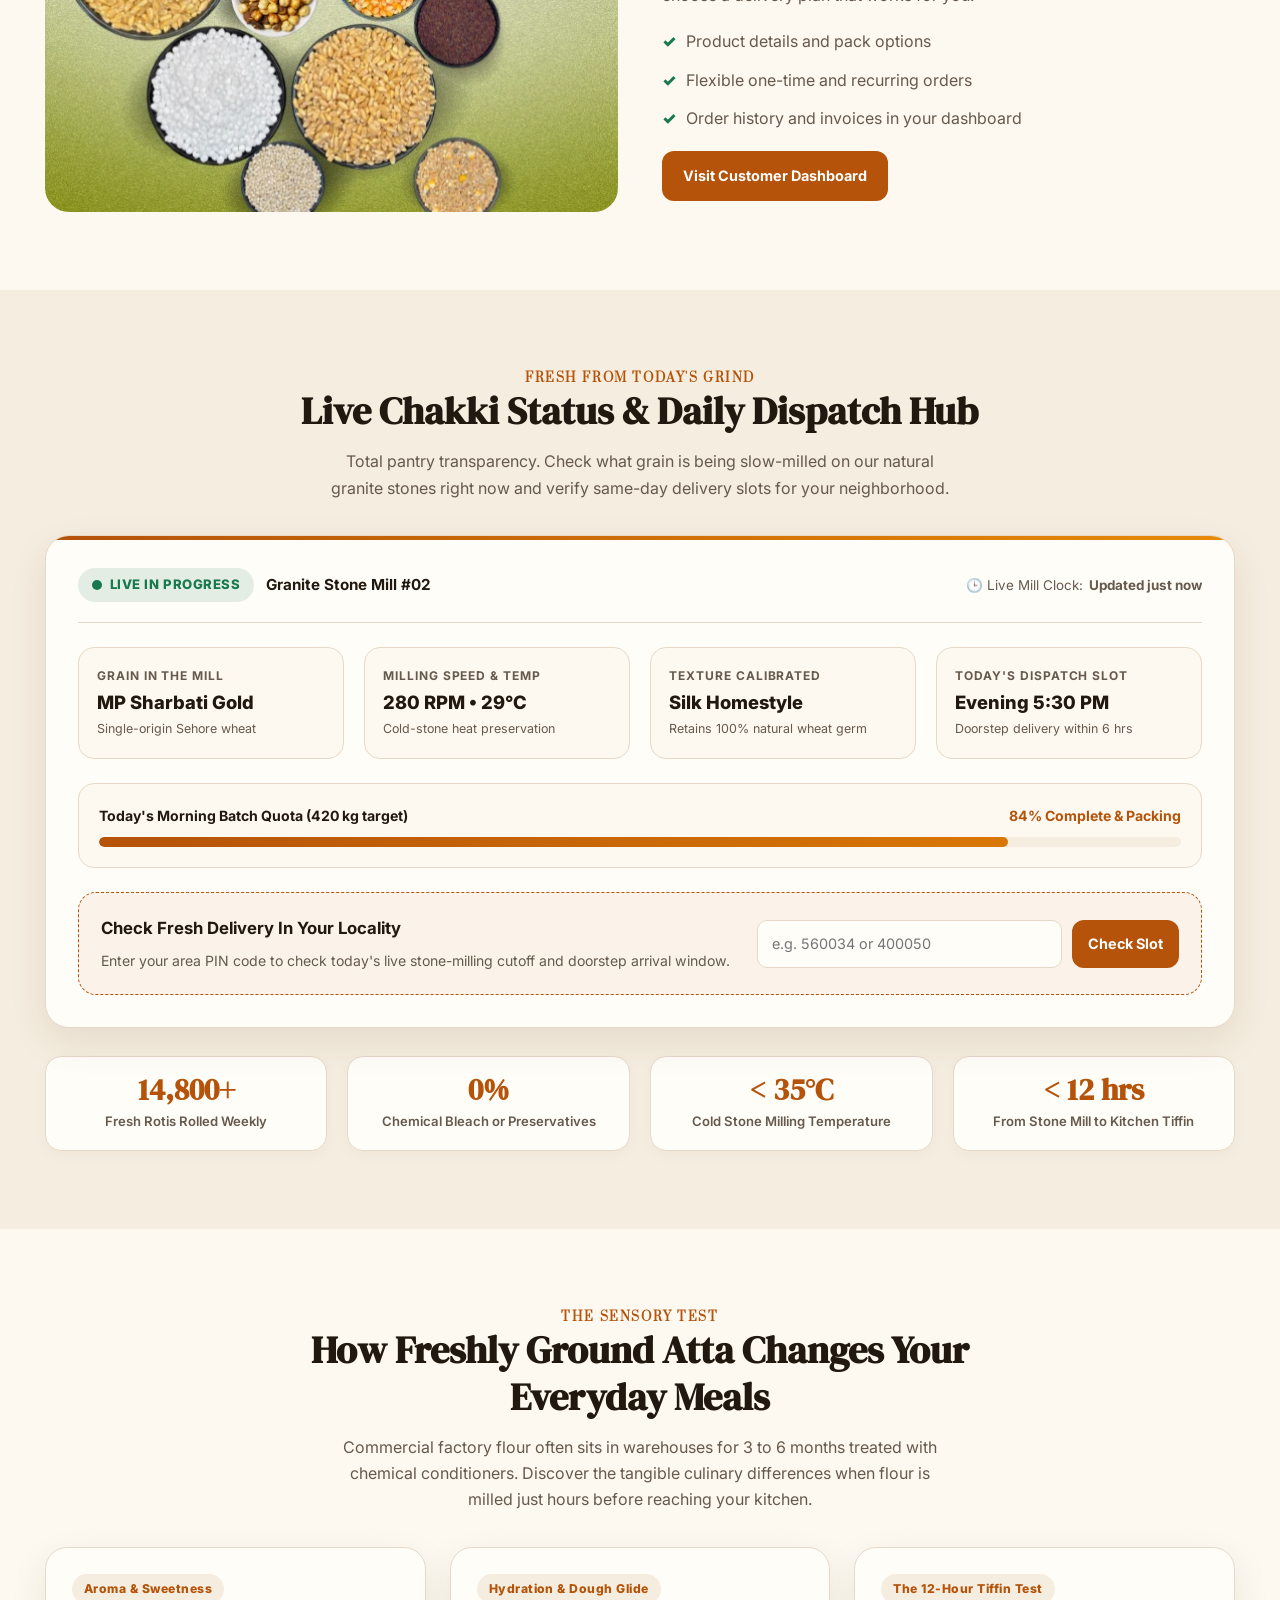
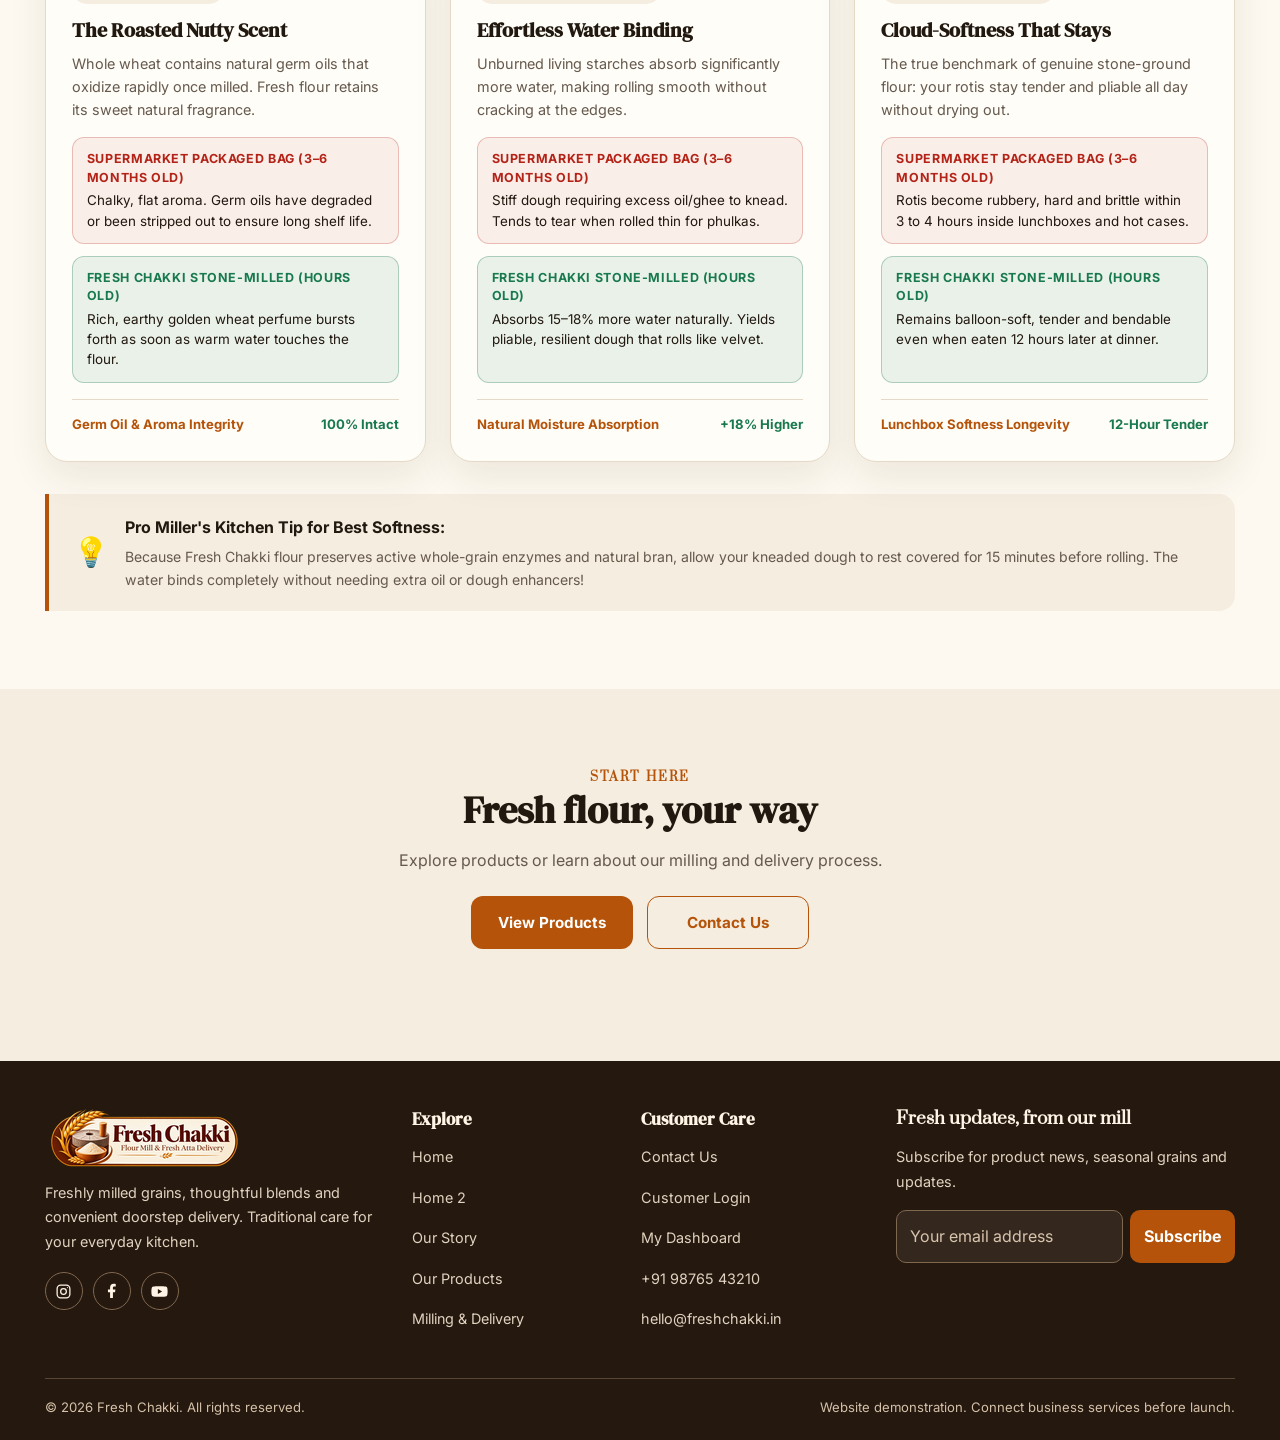
==== commit 6a2b7853: "fixed1int" ====
--- a/index.html
+++ b/index.html
@@ -26,13 +26,19 @@
             class="btn btn-secondary btn-small" href="login.html">Login</a><a class="btn btn-primary btn-small"
             href="dashboard.html">Dashboard</a></div>
       </div>
-      <div class="header-actions mobile-actions"><button class="icon-btn" data-theme-toggle
-          aria-label="Switch theme">☾</button><button class="rtl-btn" data-rtl-toggle>RTL</button><button
-          class="menu-btn" data-menu-toggle aria-label="Open navigation" aria-expanded="false">☰</button></div>
+      <div class="header-actions mobile-actions"><button
+          class="menu-btn" type="button" data-menu-toggle aria-label="Open navigation" aria-expanded="false">☰</button></div>
     </div>
-    <div class="container mobile-nav"><a href="index.html">Home</a><a href="home-2.html">Home 2</a><a
+    <div class="container mobile-nav"><a href="index.html" class="active">Home</a><a href="home-2.html">Home 2</a><a
         href="about.html">About</a><a href="products.html">Products</a><a href="process.html">Process</a><a
-        href="contact.html">Contact</a><a href="login.html">Login</a><a href="dashboard.html">Dashboard</a></div>
+        href="contact.html">Contact</a>
+      <div class="mobile-nav-actions">
+        <div class="mobile-nav-toggles"><button class="icon-btn" type="button" data-theme-toggle title="Change theme"
+            aria-label="Switch theme">☾</button><button class="rtl-btn" type="button" data-rtl-toggle>RTL</button></div>
+        <div class="mobile-nav-cta"><a class="btn btn-secondary btn-small" href="login.html">Login</a><a
+            class="btn btn-primary btn-small" href="dashboard.html">Dashboard</a></div>
+      </div>
+    </div>
   </header>
 
   <main>
--- a/assets/css/style.css
+++ b/assets/css/style.css
@@ -4,14 +4,16 @@
 [data-theme="dark"]{--bg:#181512;--surface:#231e19;--surface-2:#30271f;--text:#fff7e9;--muted:#d2c2ad;--border:#4c3c2d;--shadow:0 14px 38px rgba(0,0,0,.28);--success:#69d6a0;--danger:#ff8a80}
 *{box-sizing:border-box}html{scroll-behavior:smooth}body{margin:0;background:var(--bg);color:var(--text);font-family:Inter,Arial,sans-serif;line-height:1.65;transition:background .2s,color .2s}a{color:inherit;text-decoration:none}button,input,select,textarea{font:inherit}button,a{ -webkit-tap-highlight-color:transparent}img{max-width:100%;display:block} .container{width:min(1200px,calc(100% - clamp(48px,7vw,112px)));margin-inline:auto}
 h1,h2,h3,.brand-name{font-family:'DM Serif Display',Georgia,serif;line-height:1.2}h1{font-size:clamp(2.35rem,5vw,4.5rem);margin:0 0 20px}h2{font-size:clamp(1.7rem,3vw,2.6rem);margin:0 0 14px}h3{font-size:1.2rem;margin:0 0 8px}p{color:var(--muted);margin:0 0 16px}.eyebrow{color:var(--brand);font-weight:800;letter-spacing:.13em;text-transform:uppercase;font-size:.76rem}.section{padding:78px 0}.section-head{max-width:690px;margin:0 auto 34px;text-align:center}.section-head p{max-width:620px;margin:0 auto}.grid{display:grid;gap:22px}.grid-2{grid-template-columns:repeat(2,minmax(0,1fr))}.grid-3{grid-template-columns:repeat(3,minmax(0,1fr))}.grid-4{grid-template-columns:repeat(4,minmax(0,1fr))}
-.site-header{position:sticky;top:0;z-index:50;background:color-mix(in srgb,var(--surface) 94%,transparent);backdrop-filter:blur(14px);border-bottom:1px solid var(--border)}.header-main{min-height:78px;display:flex;align-items:center;justify-content:space-between;gap:20px}.brand{display:flex;align-items:center;gap:11px;min-width:max-content}.brand-mark{width:43px;height:43px;border-radius:50%;background:var(--brand);color:#fff8e9;display:grid;place-items:center;font-size:1.35rem;border:3px solid color-mix(in srgb,var(--brand) 25%,var(--surface))}.brand-name{font-size:1.12rem;font-weight:700;color:var(--text)}.brand-tag{font-size:.65rem;color:var(--muted);letter-spacing:.04em}.nav-wrap{display:flex;align-items:center;gap:20px}.main-nav{display:flex;align-items:center;gap:22px}.main-nav a{font-size:.9rem;font-weight:600;color:var(--muted);padding:8px 0;position:relative}.main-nav a:hover,.main-nav a.active{color:var(--brand)}.main-nav a.active:after{content:"";height:2px;background:var(--brand);position:absolute;bottom:0;left:0;right:0}.header-actions{display:flex;align-items:center;gap:9px}.mobile-actions{display:none}.icon-btn,.rtl-btn,.menu-btn{height:42px;min-width:42px;border:1px solid var(--border);border-radius:12px;background:var(--surface);color:var(--text);display:inline-flex;align-items:center;justify-content:center;cursor:pointer;font-weight:700}.icon-btn{font-size:1.15rem}.rtl-btn{padding:0 12px;font-size:.78rem}.menu-btn{display:none;font-size:1.2rem}.btn{display:inline-flex;align-items:center;justify-content:center;gap:8px;padding:12px 20px;border-radius:12px;border:1px solid transparent;font-weight:700;font-size:.9rem;cursor:pointer;transition:.2s;min-height:46px}.btn-primary{background:var(--brand);color:#fff!important}.btn-primary:hover{background:var(--brand-2);transform:translateY(-1px)}.btn-secondary{background:transparent;border-color:var(--brand);color:var(--brand)}.btn-secondary:hover{background:var(--surface-2)}.btn-small{min-height:40px;padding:9px 15px}.mobile-nav{display:none;padding:0 0 18px}.mobile-nav.open{display:grid;gap:4px}.mobile-nav a{padding:10px 12px;border-radius:10px;color:var(--muted);font-weight:600}.mobile-nav a:hover{background:var(--surface-2);color:var(--brand)}
-.hero{position:relative;min-height:clamp(560px,calc(100vh - 78px),760px);display:flex;align-items:center;padding:clamp(48px,6vh,76px) 0;background-color:var(--bg);background-image:linear-gradient(100deg,rgba(253,249,240,.92) 0%,rgba(253,249,240,.83) 52%,rgba(245,237,223,.68) 100%),url('https://images.unsplash.com/photo-1437252611977-07f74518abd7?auto=format&fit=crop&w=1800&q=85');background-size:cover;background-position:center;border-bottom:1px solid var(--border);overflow:hidden}[data-theme="dark"] .hero{background-image:linear-gradient(100deg,rgba(24,21,18,.93) 0%,rgba(24,21,18,.84) 52%,rgba(35,30,25,.74) 100%),url('https://images.unsplash.com/photo-1437252611977-07f74518abd7?auto=format&fit=crop&w=1800&q=85')}.hero>.container{width:min(1200px,calc(100% - clamp(48px,7vw,112px)));margin-inline:auto;flex:0 0 auto}.hero-grid{display:grid;grid-template-columns:1.12fr .88fr;gap:clamp(34px,4.5vw,58px);align-items:center}.hero-copy{max-width:600px}.hero-copy h1{font-size:clamp(2.45rem,4vw,3.85rem);line-height:1.15;margin:0 0 16px}.hero-copy p{font-size:clamp(1.02rem,1.15vw,1.12rem);max-width:540px;line-height:1.65;margin:0 0 22px}.hero-actions{display:flex;gap:14px;flex-wrap:wrap;margin-top:22px}.hero-actions .btn{padding:13px 26px;min-height:48px;font-size:.95rem;font-weight:700}.hero-photo{position:relative;display:flex;justify-content:flex-end}.hero-photo img{width:100%;max-width:520px;height:clamp(380px,48vh,460px);object-fit:cover;border-radius:28px;box-shadow:0 20px 50px rgba(65,39,12,.16);border:1px solid color-mix(in srgb,var(--brand) 28%,transparent)}.photo-note{position:absolute;bottom:20px;inset-inline-start:16px;background:var(--surface);border:1px solid var(--border);padding:14px 20px;border-radius:18px;box-shadow:var(--shadow);max-width:248px}.photo-note strong{display:block;color:var(--brand);font-size:.92rem}.photo-note span{font-size:.82rem;color:var(--muted)}
-.pill{display:inline-flex;padding:7px 12px;border-radius:999px;background:var(--surface-2);color:var(--brand-2);font-size:.78rem;font-weight:800}.card{background:var(--surface);border:1px solid var(--border);border-radius:var(--radius);overflow:hidden;box-shadow:0 5px 22px rgba(65,39,12,.035)}.card-body{padding:22px}.card p{font-size:.92rem}.card-img{width:100%;height:205px;object-fit:cover}.feature-icon{width:48px;height:48px;border-radius:15px;background:var(--surface-2);color:var(--brand);display:grid;place-items:center;font-size:1.3rem;margin-bottom:15px}.soft{background:var(--surface-2)}.split{display:grid;grid-template-columns:1fr 1fr;gap:44px;align-items:center}.split img{width:100%;height:410px;object-fit:cover;border-radius:24px}.checks{list-style:none;padding:0;margin:20px 0;display:grid;gap:12px}.checks li{display:flex;gap:10px;color:var(--muted)}.checks li:before{content:"✓";color:var(--success);font-weight:900}
-.page-hero{position:relative;min-height:clamp(560px,calc(100vh - 78px),760px);display:flex;flex-direction:column;align-items:center;justify-content:center;padding:clamp(60px,8vh,92px) 0;text-align:center;color:#FFF8F0;background-color:#1E150E;background-image:linear-gradient(180deg,rgba(20,14,8,.62) 0%,rgba(28,19,11,.76) 100%),var(--hero-bg,url('https://images.unsplash.com/photo-1500937386664-56d1dfef3854?auto=format&fit=crop&w=1800&q=85'));background-size:cover;background-position:center;border-bottom:1px solid var(--border);overflow:hidden}.page-hero.hero-about{--hero-bg:url('https://images.unsplash.com/photo-1500937386664-56d1dfef3854?auto=format&fit=crop&w=1800&q=85')}.page-hero.hero-products{--hero-bg:url('https://images.unsplash.com/photo-1586201375761-83865001e31c?auto=format&fit=crop&w=1800&q=85')}.page-hero.hero-process{--hero-bg:url('https://images.unsplash.com/photo-1509440159596-0249088772ff?auto=format&fit=crop&w=1800&q=85')}.page-hero.hero-contact{--hero-bg:url('https://images.unsplash.com/photo-1464226184884-fa280b87c399?auto=format&fit=crop&w=1800&q=85')}.page-hero.hero-login{--hero-bg:url('https://images.unsplash.com/photo-1574323347407-f5e1ad6d020b?auto=format&fit=crop&w=1800&q=85')}.page-hero.hero-signup{--hero-bg:url('https://images.unsplash.com/photo-1506368249639-73a05d6f6488?auto=format&fit=crop&w=1800&q=85')}.page-hero>.container{position:relative;z-index:2;width:min(1200px,calc(100% - clamp(48px,7vw,112px)));margin-inline:auto;flex:0 0 auto}.page-hero .eyebrow{display:inline-flex;align-items:center;gap:8px;padding:7px 18px;border-radius:999px;background:rgba(217,119,6,.24);border:1px solid rgba(253,230,138,.45);color:#FDE68A;font-size:.78rem;margin:0 0 18px;backdrop-filter:blur(10px)}.page-hero h1{color:#FFF8F0;font-size:clamp(2.5rem,4.4vw,4rem);line-height:1.15;margin:0 auto 16px;max-width:820px;text-shadow:0 4px 24px rgba(0,0,0,.35)}.page-hero p{color:#EFE3D3;max-width:660px;margin:0 auto;font-size:clamp(1.04rem,1.2vw,1.16rem);line-height:1.65}.page-hero-actions{display:flex;justify-content:center;gap:14px;flex-wrap:wrap;margin-top:26px}.page-hero-actions .btn-secondary{color:#FFF8F0;border-color:rgba(253,230,138,.55);background:rgba(255,255,255,.08);backdrop-filter:blur(8px)}.page-hero-actions .btn-secondary:hover{background:rgba(217,119,6,.28);border-color:#FDE68A}.page-hero-meta{display:flex;justify-content:center;gap:12px;flex-wrap:wrap;margin-top:24px}.page-hero-chip{display:inline-flex;align-items:center;gap:7px;padding:7px 15px;border-radius:999px;background:rgba(20,14,9,.58);border:1px solid rgba(255,248,240,.22);color:#F8EFE4;font-size:.82rem;font-weight:600;backdrop-filter:blur(8px)}.product-card .card-img{height:190px}.price{font-weight:800;color:var(--brand);font-size:1.05rem}.tag-row{display:flex;gap:8px;flex-wrap:wrap;margin:14px 0}.tag{font-size:.75rem;padding:5px 9px;background:var(--surface-2);border-radius:999px;color:var(--muted)}.plan-card{padding:28px}.plan-card.popular{border:2px solid var(--brand);transform:translateY(-7px)}.plan-price{font-size:2rem;font-weight:800;color:var(--brand);margin:12px 0}.plan-price small{font-size:.8rem;color:var(--muted);font-weight:500}.form-card{max-width:540px;margin:48px auto 64px;background:var(--surface);border:1px solid var(--border);border-radius:24px;padding:28px;box-shadow:var(--shadow)}.grid-2>.form-card{margin:0;max-width:none;width:100%}.field{display:grid;gap:7px;margin-bottom:16px}.field label{font-size:.86rem;font-weight:700}.field input,.field select,.field textarea{width:100%;padding:13px 14px;border-radius:11px;border:1px solid var(--border);background:var(--bg);color:var(--text);outline:none}.field input:focus,.field select:focus,.field textarea:focus{border-color:var(--brand);box-shadow:0 0 0 3px color-mix(in srgb,var(--brand) 18%,transparent)}.field input::placeholder,.field textarea::placeholder{color:var(--muted);opacity:.85}.form-row{display:grid;grid-template-columns:1fr 1fr;gap:14px}.notice{padding:14px 16px;background:var(--surface-2);border:1px solid var(--border);border-radius:12px;color:var(--muted);font-size:.88rem}.toast{position:fixed;bottom:22px;inset-inline-end:22px;background:var(--text);color:var(--bg);padding:13px 18px;border-radius:12px;z-index:100;box-shadow:var(--shadow);display:none}.toast.show{display:block}
+.site-header{position:sticky;top:0;z-index:50;background:color-mix(in srgb,var(--surface) 94%,transparent);backdrop-filter:blur(14px);border-bottom:1px solid var(--border)}.header-main{min-height:78px;display:flex;align-items:center;justify-content:space-between;gap:20px}.brand{display:flex;align-items:center;gap:11px;min-width:max-content;flex-shrink:0}.brand-mark{width:43px;height:43px;border-radius:50%;background:var(--brand);color:#fff8e9;display:grid;place-items:center;font-size:1.35rem;border:3px solid color-mix(in srgb,var(--brand) 25%,var(--surface))}.brand-name{font-size:1.12rem;font-weight:700;color:var(--text)}.brand-tag{font-size:.65rem;color:var(--muted);letter-spacing:.04em}.nav-wrap{display:flex;align-items:center;gap:20px}.main-nav{display:flex;align-items:center;gap:22px}.main-nav a{font-size:.9rem;font-weight:600;color:var(--muted);padding:8px 0;position:relative;white-space:nowrap}.main-nav a:hover,.main-nav a.active{color:var(--brand)}.main-nav a.active:after{content:"";height:2px;background:var(--brand);position:absolute;bottom:0;left:0;right:0}.header-actions{display:flex;align-items:center;gap:9px;flex-shrink:0}.mobile-actions{display:none}.icon-btn,.rtl-btn,.menu-btn{height:42px;min-width:42px;border:1px solid var(--border);border-radius:12px;background:var(--surface);color:var(--text);display:inline-flex;align-items:center;justify-content:center;cursor:pointer;font-weight:700}.icon-btn{font-size:1.15rem}.rtl-btn{padding:0 12px;font-size:.78rem}.menu-btn{display:none;font-size:1.2rem}.btn{display:inline-flex;align-items:center;justify-content:center;gap:8px;padding:12px 20px;border-radius:12px;border:1px solid transparent;font-weight:700;font-size:.9rem;cursor:pointer;transition:.2s;min-height:46px;white-space:nowrap}.btn-primary{background:var(--brand);color:#fff!important}.btn-primary:hover{background:var(--brand-2);transform:translateY(-1px)}.btn-secondary{background:transparent;border-color:var(--brand);color:var(--brand)}.btn-secondary:hover{background:var(--brand);border-color:var(--brand);color:#fff!important;transform:translateY(-1px)}.btn-small{min-height:40px;padding:9px 15px}.mobile-nav{display:none;padding:0 0 18px}.mobile-nav.open{display:grid;gap:4px}.mobile-nav>a{padding:10px 12px;border-radius:10px;color:var(--muted);font-weight:600}.mobile-nav>a:hover,.mobile-nav>a.active{background:var(--surface-2);color:var(--brand)}.mobile-nav-actions{display:flex;align-items:center;gap:10px;flex-wrap:wrap;margin-top:8px;padding-top:12px;border-top:1px solid var(--border)}.mobile-nav-toggles{display:flex;align-items:center;gap:9px}.mobile-nav-cta{display:inline-grid;grid-auto-flow:column;grid-auto-columns:1fr;gap:10px}.mobile-nav-cta .btn{width:100%}
+.hero{position:relative;min-height:clamp(560px,calc(100vh - 78px),760px);display:flex;align-items:center;padding:clamp(48px,6vh,76px) 0;background-color:var(--bg);background-image:linear-gradient(100deg,rgba(253,249,240,.92) 0%,rgba(253,249,240,.83) 52%,rgba(245,237,223,.68) 100%),url('https://images.unsplash.com/photo-1437252611977-07f74518abd7?auto=format&fit=crop&w=1800&q=85');background-size:cover;background-position:center;border-bottom:1px solid var(--border);overflow:hidden}[data-theme="dark"] .hero{background-image:linear-gradient(100deg,rgba(24,21,18,.93) 0%,rgba(24,21,18,.84) 52%,rgba(35,30,25,.74) 100%),url('https://images.unsplash.com/photo-1437252611977-07f74518abd7?auto=format&fit=crop&w=1800&q=85')}.hero>.container{width:min(1200px,calc(100% - clamp(48px,7vw,112px)));margin-inline:auto;flex:0 0 auto}.hero-grid{display:grid;grid-template-columns:1.12fr .88fr;gap:clamp(34px,4.5vw,58px);align-items:center}.hero-copy{max-width:600px}.hero-copy h1{font-size:clamp(2.45rem,4vw,3.85rem);line-height:1.15;margin:0 0 16px}.hero-copy p{font-size:clamp(1.02rem,1.15vw,1.12rem);max-width:540px;line-height:1.65;margin:0 0 22px}.hero-actions{display:inline-grid;grid-auto-flow:column;grid-auto-columns:1fr;gap:14px;margin-top:22px;max-width:100%}.hero-actions .btn{width:100%;padding:13px 26px;min-height:48px;font-size:.95rem;font-weight:700}.hero-photo{position:relative;display:flex;justify-content:flex-end}.hero-photo img{width:100%;max-width:520px;height:clamp(380px,48vh,460px);object-fit:cover;border-radius:28px;box-shadow:0 20px 50px rgba(65,39,12,.16);border:1px solid color-mix(in srgb,var(--brand) 28%,transparent)}.photo-note{position:absolute;bottom:20px;inset-inline-start:16px;background:var(--surface);border:1px solid var(--border);padding:14px 20px;border-radius:18px;box-shadow:var(--shadow);max-width:248px}.photo-note strong{display:block;color:var(--brand);font-size:.92rem}.photo-note span{font-size:.82rem;color:var(--muted)}
+.pill{display:inline-flex;align-items:center;justify-content:center;white-space:nowrap;padding:7px 12px;border-radius:999px;background:var(--surface-2);color:var(--brand-2);font-size:.78rem;font-weight:800}.card{background:var(--surface);border:1px solid var(--border);border-radius:var(--radius);overflow:hidden;box-shadow:0 5px 22px rgba(65,39,12,.035)}.card-body{padding:22px}.card p{font-size:.92rem}.card-img{width:100%;height:205px;object-fit:cover}.feature-icon{width:48px;height:48px;border-radius:15px;background:var(--surface-2);color:var(--brand);display:grid;place-items:center;font-size:1.3rem;margin-bottom:15px}.soft{background:var(--surface-2)}.split{display:grid;grid-template-columns:1fr 1fr;gap:44px;align-items:center}.split img{width:100%;height:410px;object-fit:cover;border-radius:24px}.checks{list-style:none;padding:0;margin:20px 0;display:grid;gap:12px}.checks li{display:flex;gap:10px;color:var(--muted)}.checks li:before{content:"✓";color:var(--success);font-weight:900}
+.page-hero{position:relative;min-height:clamp(560px,calc(100vh - 78px),760px);display:flex;flex-direction:column;align-items:center;justify-content:center;padding:clamp(60px,8vh,92px) 0;text-align:center;color:#FFF8F0;background-color:#1E150E;background-image:linear-gradient(180deg,rgba(20,14,8,.62) 0%,rgba(28,19,11,.76) 100%),var(--hero-bg,url('https://images.unsplash.com/photo-1500937386664-56d1dfef3854?auto=format&fit=crop&w=1800&q=85'));background-size:cover;background-position:center;border-bottom:1px solid var(--border);overflow:hidden}.page-hero.hero-about{--hero-bg:url('https://images.unsplash.com/photo-1500937386664-56d1dfef3854?auto=format&fit=crop&w=1800&q=85')}.page-hero.hero-products{--hero-bg:url('https://images.unsplash.com/photo-1586201375761-83865001e31c?auto=format&fit=crop&w=1800&q=85')}.page-hero.hero-process{--hero-bg:url('https://images.unsplash.com/photo-1509440159596-0249088772ff?auto=format&fit=crop&w=1800&q=85')}.page-hero.hero-contact{--hero-bg:url('https://images.unsplash.com/photo-1464226184884-fa280b87c399?auto=format&fit=crop&w=1800&q=85')}.page-hero.hero-login{--hero-bg:url('https://images.unsplash.com/photo-1574323347407-f5e1ad6d020b?auto=format&fit=crop&w=1800&q=85')}.page-hero.hero-signup{--hero-bg:url('https://images.unsplash.com/photo-1506368249639-73a05d6f6488?auto=format&fit=crop&w=1800&q=85')}.page-hero>.container{position:relative;z-index:2;width:min(1200px,calc(100% - clamp(48px,7vw,112px)));margin-inline:auto;flex:0 0 auto}.page-hero .eyebrow{display:inline-flex;align-items:center;gap:8px;padding:7px 18px;border-radius:999px;background:rgba(217,119,6,.24);border:1px solid rgba(253,230,138,.45);color:#FDE68A;font-size:.78rem;margin:0 0 18px;backdrop-filter:blur(10px)}.page-hero h1{color:#FFF8F0;font-size:clamp(2.5rem,4.4vw,4rem);line-height:1.15;margin:0 auto 16px;max-width:820px;text-shadow:0 4px 24px rgba(0,0,0,.35)}.page-hero p{color:#EFE3D3;max-width:660px;margin:0 auto;font-size:clamp(1.04rem,1.2vw,1.16rem);line-height:1.65}.page-hero-actions{display:flex;justify-content:center;gap:14px;flex-wrap:wrap;margin-top:26px}.page-hero-actions .btn-secondary{color:#FFF8F0;border-color:rgba(253,230,138,.55);background:rgba(255,255,255,.08);backdrop-filter:blur(8px)}.page-hero-actions .btn-secondary:hover{background:rgba(217,119,6,.28);border-color:#FDE68A}.page-hero-meta{display:flex;justify-content:center;gap:12px;flex-wrap:wrap;margin-top:24px}.page-hero-chip{display:inline-flex;align-items:center;gap:7px;padding:7px 15px;border-radius:999px;background:rgba(20,14,9,.58);border:1px solid rgba(255,248,240,.22);color:#F8EFE4;font-size:.82rem;font-weight:600;backdrop-filter:blur(8px)}.product-card .card-img{height:190px}.price{font-weight:800;color:var(--brand);font-size:1.05rem}.tag-row{display:flex;gap:8px;flex-wrap:wrap;margin:14px 0}.tag{font-size:.75rem;padding:5px 9px;background:var(--surface-2);border-radius:999px;color:var(--muted)}.plan-card{padding:28px}.plan-card.popular{border:2px solid var(--brand);transform:translateY(-7px)}.plan-price{font-size:2rem;font-weight:800;color:var(--brand);margin:12px 0}.plan-price small{font-size:.8rem;color:var(--muted);font-weight:500}.form-card{max-width:540px;margin:48px auto 64px;background:var(--surface);border:1px solid var(--border);border-radius:24px;padding:28px;box-shadow:var(--shadow)}.grid-2>.form-card{margin:0;max-width:none;width:100%}.field{display:grid;grid-template-columns:minmax(0,1fr);gap:7px;margin-bottom:16px;min-width:0}.field label{font-size:.86rem;font-weight:700}.field input,.field select,.field textarea{width:100%;min-width:0;padding:13px 14px;border-radius:11px;border:1px solid var(--border);background:var(--bg);color:var(--text);outline:none}.field input:focus,.field select:focus,.field textarea:focus{border-color:var(--brand);box-shadow:0 0 0 3px color-mix(in srgb,var(--brand) 18%,transparent)}.field input::placeholder,.field textarea::placeholder{color:var(--muted);opacity:.85}.form-row{display:grid;grid-template-columns:repeat(2,minmax(0,1fr));gap:14px}.notice{padding:14px 16px;background:var(--surface-2);border:1px solid var(--border);border-radius:12px;color:var(--muted);font-size:.88rem}.toast{position:fixed;bottom:22px;inset-inline-end:22px;background:var(--text);color:var(--bg);padding:13px 18px;border-radius:12px;z-index:100;box-shadow:var(--shadow);display:none}.toast.show{display:block}
 .contact-box{padding:28px}.contact-item{display:flex;gap:14px;margin:18px 0;align-items:flex-start}.contact-item .feature-icon{margin-bottom:0;flex-shrink:0}.contact-item b{display:block;margin-bottom:2px}.contact-item a{color:var(--muted);font-weight:600;transition:color .2s}.contact-item a:hover{color:var(--brand)}.footer{background:#24180f;color:#fff4e5;padding:48px 0 22px}.footer p,.footer a{color:#e2d3c0}.footer-grid{display:grid;grid-template-columns:1.4fr 1fr 1fr;gap:35px}.footer h3{color:#fff4e5}.footer-bottom{border-top:1px solid #594534;margin-top:30px;padding-top:18px;font-size:.82rem;color:#d5c1a9}
-.dashboard-shell{display:grid;grid-template-columns:260px 1fr;min-height:calc(100vh - 78px)}.dash-side{background:var(--surface);border-inline-end:1px solid var(--border);padding:25px 17px}.dash-side h3{padding:0 12px}.dash-nav{display:grid;gap:5px;margin-top:20px}.dash-nav button{border:0;background:transparent;color:var(--muted);text-align:start;padding:12px 13px;border-radius:11px;cursor:pointer;font-weight:600}.dash-nav button.active,.dash-nav button:hover{background:var(--surface-2);color:var(--brand)}.dash-main{padding:34px;min-width:0}.dash-panel{display:none}.dash-panel.active{display:block}.stat-card{padding:20px}.stat-value{font-size:1.8rem;font-weight:800;color:var(--brand)}.table-wrap{overflow:auto}.data-table{width:100%;border-collapse:collapse;min-width:560px}.data-table th,.data-table td{text-align:start;padding:14px;border-bottom:1px solid var(--border);font-size:.88rem}.data-table th{color:var(--muted);background:var(--surface-2)}.status{font-size:.75rem;font-weight:800;color:var(--success);background:color-mix(in srgb,var(--success) 12%,var(--surface));padding:5px 9px;border-radius:999px}.order-layout{display:grid;grid-template-columns:1fr 1fr;gap:22px}.qty-control{display:flex;align-items:center;gap:12px}.qty-control button{width:34px;height:34px;border:1px solid var(--border);border-radius:9px;background:var(--surface-2);color:var(--text);cursor:pointer}
+.dashboard-shell{display:grid;grid-template-columns:260px minmax(0,1fr);min-height:calc(100vh - 78px)}.dash-side{background:var(--surface);border-inline-end:1px solid var(--border);padding:25px 17px;min-width:0;position:sticky;top:78px;height:calc(100vh - 78px);align-self:start;overflow-y:auto;z-index:40}.dash-side h3{padding:0 12px}.dash-nav{display:grid;gap:5px;margin-top:20px}.dash-nav>button{border:0;background:transparent;color:var(--muted);text-align:start;padding:12px 13px;border-radius:11px;cursor:pointer;font-weight:600}.dash-nav>button.active,.dash-nav>button:hover{background:var(--surface-2);color:var(--brand)}.dash-main{padding:34px;min-width:0}.dash-panel{display:none}.dash-panel.active{display:block}.stat-card{padding:20px}.stat-value{font-size:1.8rem;font-weight:800;color:var(--brand)}.table-wrap{overflow:auto}.data-table{width:100%;border-collapse:collapse;min-width:560px}.data-table th,.data-table td{text-align:start;padding:14px;border-bottom:1px solid var(--border);font-size:.88rem}.data-table th{color:var(--muted);background:var(--surface-2)}.status{display:inline-flex;align-items:center;justify-content:center;white-space:nowrap;line-height:1.2;font-size:.75rem;font-weight:800;color:var(--success);background:color-mix(in srgb,var(--success) 12%,var(--surface));padding:6px 12px;border-radius:999px}.order-layout{display:grid;grid-template-columns:repeat(2,minmax(0,1fr));gap:22px}.qty-control{display:flex;align-items:center;gap:12px}.qty-control button{width:34px;height:34px;border:1px solid var(--border);border-radius:9px;background:var(--surface-2);color:var(--text);cursor:pointer}
 [dir="rtl"]{direction:rtl} [dir="rtl"] body{text-align:inherit} [dir="rtl"] .main-nav a.active:after{left:0;right:0} [dir="rtl"] .checks li{flex-direction:row} [dir="rtl"] .dash-nav button{text-align:start} [dir="rtl"] .data-table th,[dir="rtl"] .data-table td{text-align:start}
-@media(max-width:980px){.main-nav{gap:13px}.nav-wrap{gap:12px}.header-actions .btn{padding:10px 13px}.hero-grid{gap:30px}.grid-4{grid-template-columns:repeat(2,1fr)}}
+@media(min-width:1101px){.mobile-actions,.menu-btn,.mobile-nav,.mobile-nav.open{display:none!important}}
+@media(max-width:1100px){.nav-wrap{display:none!important}.mobile-actions{display:flex!important}.menu-btn{display:inline-flex!important}}
+@media(max-width:980px){.hero-grid{gap:30px}.grid-4{grid-template-columns:repeat(2,1fr)}}
 @media(max-width:760px){.mobile-actions{display:flex}.container,.hero>.container,.page-hero>.container{width:min(100% - 32px,600px)}.header-main{min-height:70px}.nav-wrap{display:none}.menu-btn{display:inline-flex}.header-actions{gap:7px}.hero{min-height:auto;padding:48px 0 56px}.hero-grid,.split,.grid-2,.grid-3,.footer-grid,.order-layout{grid-template-columns:1fr}.hero-photo img{height:330px}.photo-note{inset-inline-start:12px}.section{padding:56px 0}.grid-4{grid-template-columns:1fr 1fr}.plan-card.popular{transform:none}.dashboard-shell{grid-template-columns:1fr}.dash-side{border-inline-end:0;border-bottom:1px solid var(--border);padding:15px}.dash-side h3{margin:0}.dash-nav{display:flex;overflow:auto;margin-top:12px}.dash-nav button{white-space:nowrap}.dash-main{padding:22px 14px}.form-card{padding:22px;margin:28px auto 40px}.page-hero{min-height:460px;padding:54px 0}}
 @media(max-width:440px){.brand-tag{display:none}.brand-name{font-size:1rem}.header-actions .btn{min-height:39px;padding:8px 10px;font-size:.78rem}.icon-btn,.rtl-btn,.menu-btn{height:39px;min-width:39px}.grid-4{grid-template-columns:1fr}.form-row{grid-template-columns:1fr}.hero-photo img{height:280px}}
 
@@ -22,6 +24,7 @@
 .eyebrow,.pill,.price,.plan-price,.footer .newsletter-col h3{font-family:var(--font-secondary)}
 .brand{gap:0;min-width:0;display:inline-flex;align-items:center}
 .brand-logo{display:block;width:190px;height:57px;object-fit:contain;object-position:left center}
+[dir="rtl"] .brand-logo{object-position:right center}
 .footer-brand{margin-bottom:12px}
 .footer-logo{width:200px;height:60px;object-fit:contain}
 .auth-logo{width:200px;height:60px;object-fit:contain}
@@ -431,17 +434,31 @@
 }
 
 .atelier-hero .hero-actions {
-  display: flex;
+  display: inline-grid;
+  grid-auto-flow: column;
+  grid-auto-columns: 1fr;
   gap: 14px;
-  flex-wrap: wrap;
   margin-top: 0;
+  max-width: 100%;
 }
 .atelier-hero .hero-actions .btn {
+  width: 100%;
   padding: 13px 26px;
   min-height: 48px;
   font-size: 0.95rem;
   font-weight: 700;
   border-radius: 14px;
+}
+.atelier-hero .hero-actions .btn-secondary {
+  color: #FFF8F0;
+  border-color: rgba(253, 230, 138, 0.65);
+  background: rgba(255, 255, 255, 0.08);
+}
+.atelier-hero .hero-actions .btn-secondary:hover {
+  background: var(--brand);
+  border-color: #FDE68A;
+  color: #FFF8F0 !important;
+  transform: translateY(-1px);
 }
 
 .atelier-hero-trust-row {
@@ -1188,17 +1205,26 @@
   .concierge-tier-grid { grid-template-columns: 1fr; }
   .concierge-card.signature { transform: none; }
   .thermal-slider-hub { grid-template-columns: 1fr; }
+  .blueprint-split { grid-template-columns: 1fr; gap: 28px; }
+  .blueprint-photo-frame { min-height: 280px; }
 }
 
 @media(max-width: 768px) {
   .atelier-hero { min-height: auto; padding: 48px 0 56px; }
   .atelier-hero .container { width: min(100% - 32px, 600px); }
+  .atelier-hero .grid-2 { grid-template-columns: 1fr; }
+  .atelier-hero .kinetic-mill-stage { order: 2; padding: 18px 14px; }
   .atelier-headline { font-size: 2.25rem; }
-  .kinetic-mill-stage { padding: 18px 14px; }
   .mill-hud-grid { grid-template-columns: 1fr; }
   .sommelier-flight-nav { grid-template-columns: 1fr; }
+  .sommelier-stage-card { padding: 22px 18px; gap: 24px; }
+  .somm-dual-photos { grid-template-columns: 1fr; }
+  .somm-photo-item { height: 240px; }
   .bespoke-kraft-sack { width: 100%; max-width: 320px; }
   .monogram-studio-grid { padding: 24px 18px; }
+  .elasticity-lab-card { padding: 24px 18px; }
+  .thermal-blueprint-wrap { padding: 24px 18px; }
+  .blueprint-photo-frame { min-height: 240px; }
   .provenance-cert-card { padding: 26px 18px; }
 }
 
@@ -2632,7 +2658,9 @@
     width: 100%;
     align-self: end;
   }
-
+}
+
+@media (min-width: 761px) {
   /* Home 2 Thermal Blueprint 2-col Mini Cards */
   .thermal-blueprint-wrap .grid-2 {
     row-gap: 0;
@@ -2669,8 +2697,19 @@
 
 /* Single-Column Mobile Clean Reset (<= 640px) */
 @media (max-width: 640px) {
+  .grid.grid-2,
   .grid.grid-3,
   .grid.grid-4,
+  .hero-grid,
+  .split,
+  .order-layout,
+  .form-row,
+  .somm-dual-photos,
+  .blueprint-split,
+  .lab-metric-dial-row,
+  .mill-hud-grid,
+  .hero-process-steps,
+  .hero-contact-direct,
   .sensory-card-grid,
   .custodians-grid,
   .consultation-grid,
@@ -2684,8 +2723,11 @@
     grid-template-columns: 1fr;
     row-gap: 18px;
   }
+  .grid.grid-2 > *,
   .grid.grid-3 > *,
   .grid.grid-4 > *,
+  .somm-dual-photos > *,
+  .blueprint-split > *,
   .sensory-card-grid > *,
   .custodians-grid > *,
   .consultation-grid > *,
@@ -2707,18 +2749,108 @@
   }
 }
 
+.site-header:has(+ .dashboard-shell) .header-main {
+  width: calc(100% - 48px);
+  max-width: none;
+}
 .dash-logout-btn {
   margin: 12px 8px 0;
 }
+.dash-mobile-toggles {
+  display: none;
+}
+@media (max-width: 1100px) {
+  .site-header:has(+ .dashboard-shell) .header-actions .icon-btn,
+  .site-header:has(+ .dashboard-shell) .header-actions .rtl-btn {
+    display: none;
+  }
+  .dashboard-shell {
+    grid-template-columns: minmax(0, 1fr);
+  }
+  .dash-side {
+    display: none;
+    position: sticky;
+    top: 78px;
+    height: auto;
+    z-index: 45;
+    border-inline-end: 0;
+    border-bottom: 1px solid var(--border);
+    padding: 18px 24px;
+    min-width: 0;
+    overflow-y: visible;
+    box-shadow: var(--shadow);
+  }
+  .dash-side.open {
+    display: block;
+  }
+  .dash-side h3,
+  .dash-side .dash-side-sub {
+    padding: 0 !important;
+    margin: 0;
+  }
+  .dash-side .dash-side-sub {
+    margin-top: 4px;
+    font-size: 0.82rem !important;
+  }
+  .dash-nav {
+    display: grid;
+    grid-template-columns: 1fr;
+    gap: 8px;
+    margin-top: 12px;
+    overflow: visible;
+  }
+  .dash-nav > button,
+  .dash-logout-btn {
+    width: 100%;
+    margin: 0;
+    white-space: nowrap;
+  }
+  .dash-mobile-toggles {
+    display: flex;
+    align-items: center;
+    gap: 9px;
+    padding-top: 8px;
+    margin-top: 4px;
+    border-top: 1px solid var(--border);
+  }
+  .dash-main {
+    padding: 28px 24px;
+  }
+  .dash-main .form-row {
+    grid-template-columns: minmax(0, 1fr);
+  }
+}
 @media (max-width: 760px) {
-  .dash-nav {
-    align-items: center;
-    gap: 8px;
-  }
-  .dash-logout-btn {
-    margin: 0;
-    margin-inline-start: auto;
-    white-space: nowrap;
+  .site-header:has(+ .dashboard-shell) .header-main {
+    width: calc(100% - 32px);
+  }
+  .dash-side {
+    top: 70px;
+    padding: 16px;
+  }
+  .dash-main {
+    padding: 22px 16px;
+  }
+}
+@media (max-width: 640px) {
+  .mobile-nav-actions {
+    display: grid;
+    grid-template-columns: 1fr;
+  }
+  .mobile-nav-cta {
+    width: 100%;
+  }
+  .hero-actions,
+  .atelier-hero .hero-actions {
+    grid-auto-flow: row;
+    grid-template-columns: 1fr;
+  }
+  .dash-main .hero-actions {
+    display: grid;
+    width: 100%;
+  }
+  .dash-main .hero-actions .btn {
+    width: 100%;
   }
 }
 
@@ -2908,4 +3040,97 @@
   }
 }
 
-
+/* ==========================================================================
+   Night Theme (Dark Mode) High-Contrast Text, Pills, Tags & Badges
+   ========================================================================== */
+[data-theme="dark"] .pill,
+[data-theme="dark"] #somm-hydration {
+  background: rgba(245, 158, 11, 0.18) !important;
+  color: #FDE68A !important;
+  border: 1px solid rgba(251, 191, 36, 0.38);
+}
+[data-theme="dark"] .tag {
+  background: #332920;
+  color: #F5E8D5;
+  border: 1px solid #554231;
+}
+[data-theme="dark"] .texture-dish-tag {
+  background: rgba(245, 158, 11, 0.16);
+  color: #FDE68A;
+  border-color: rgba(251, 191, 36, 0.4);
+}
+[data-theme="dark"] .texture-microns:not(.featured-pill),
+[data-theme="dark"] .sensory-badge,
+[data-theme="dark"] .reserve-origin,
+[data-theme="dark"] .reserve-gi-badge,
+[data-theme="dark"] .concierge-card:not(.signature) .concierge-pill {
+  background: rgba(245, 158, 11, 0.16);
+  color: #FDE68A;
+  border: 1px solid rgba(251, 191, 36, 0.34);
+}
+[data-theme="dark"] .texture-pass-tag,
+[data-theme="dark"] .vial-origin-pill,
+[data-theme="dark"] .pairing-label,
+[data-theme="dark"] .custodian-farmer,
+[data-theme="dark"] .custodian-pledge-author,
+[data-theme="dark"] .eyebrow,
+[data-theme="dark"] .price,
+[data-theme="dark"] .plan-price,
+[data-theme="dark"] .concierge-price,
+[data-theme="dark"] .stat-value,
+[data-theme="dark"] .trust-stat-number,
+[data-theme="dark"] .sensory-metric,
+[data-theme="dark"] .society-direct-hotline strong,
+[data-theme="dark"] .feature-icon,
+[data-theme="dark"] .science-icon,
+[data-theme="dark"] .consultation-header-icon,
+[data-theme="dark"] .photo-note strong,
+[data-theme="dark"] .fb-sub,
+[data-theme="dark"] .batch-data-item .b-sub,
+[data-theme="dark"] .config-big-metric .metric-num,
+[data-theme="dark"] .faq-chevron {
+  color: #FBBF24;
+}
+[data-theme="dark"] .hero-copy h1 span,
+[data-theme="dark"] .milling-progress-top strong,
+[data-theme="dark"] #lab-hour-display,
+[data-theme="dark"] .concierge-brass-badge,
+[data-theme="dark"] .main-nav a:hover,
+[data-theme="dark"] .main-nav a.active,
+[data-theme="dark"] .mobile-nav > a:hover,
+[data-theme="dark"] .mobile-nav > a.active,
+[data-theme="dark"] .dash-nav > button.active,
+[data-theme="dark"] .dash-nav > button:hover,
+[data-theme="dark"] .auth-inline-link,
+[data-theme="dark"] .auth-switch-text a,
+[data-theme="dark"] .contact-item a:hover,
+[data-theme="dark"] .lab-slider-labels span.active {
+  color: #FBBF24 !important;
+}
+[data-theme="dark"] .btn-secondary {
+  color: #FDE68A;
+  border-color: #F59E0B;
+}
+[data-theme="dark"] .btn-secondary:hover {
+  background: var(--brand);
+  border-color: var(--brand);
+  color: #fff !important;
+}
+.live-status-pill,
+.cold-badge,
+.lab-badge,
+.sensory-badge,
+.concierge-pill,
+.custodian-origin-badge,
+.reserve-origin,
+.reserve-gi-badge {
+  white-space: nowrap;
+}
+.data-table th,
+.data-table td {
+  white-space: nowrap;
+}
+
+
+
+
